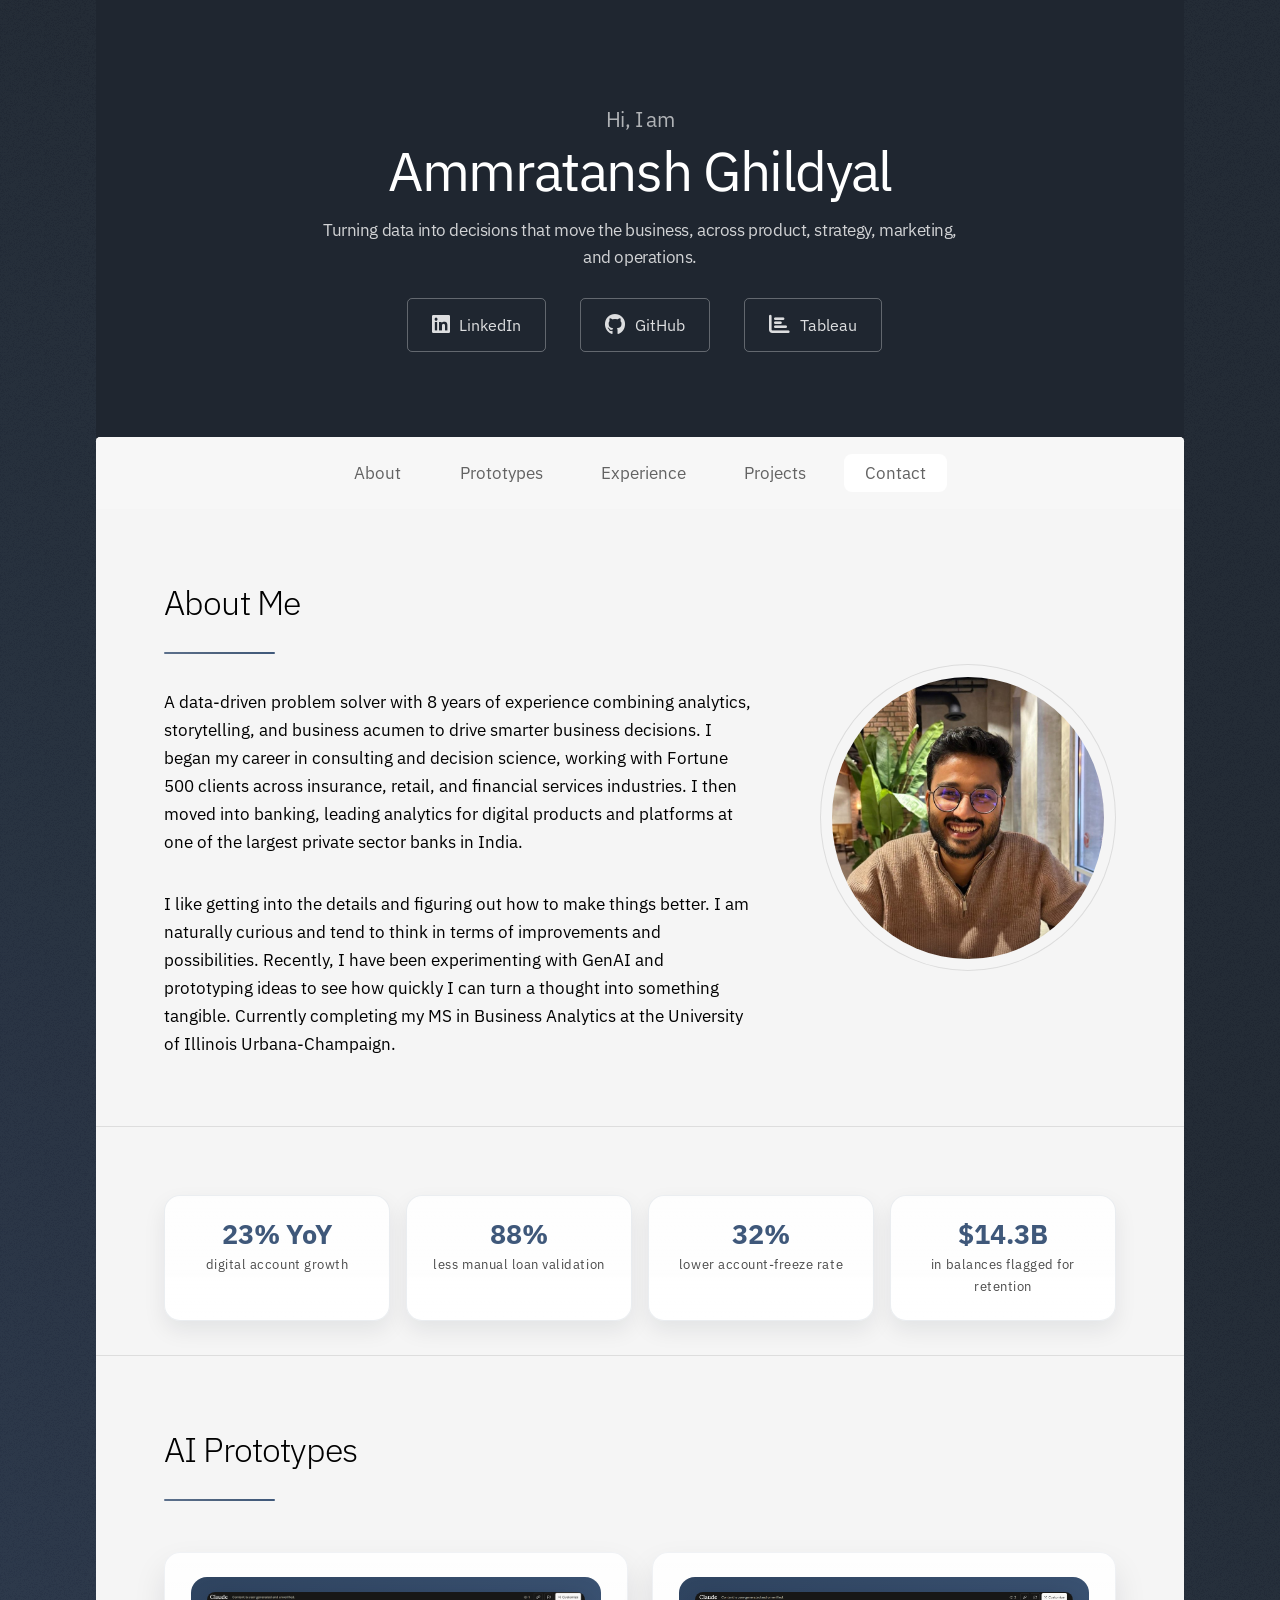
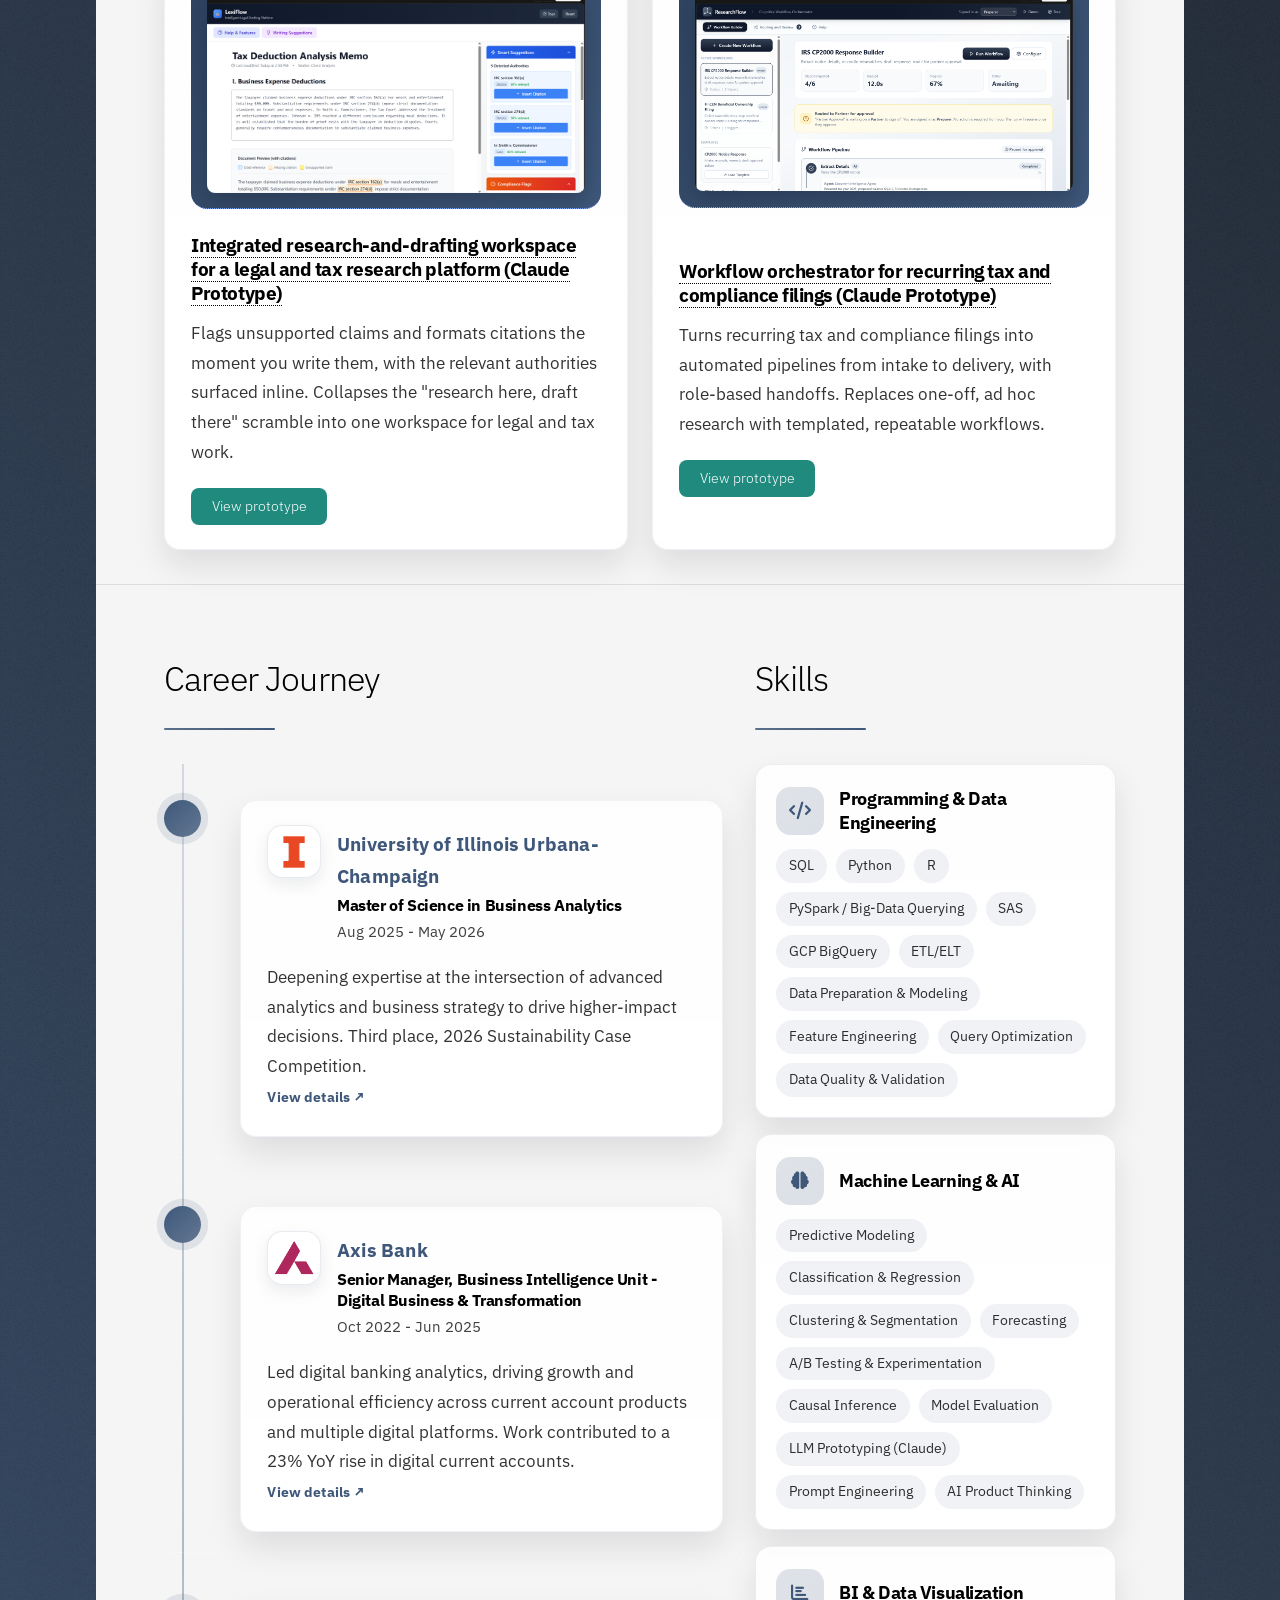
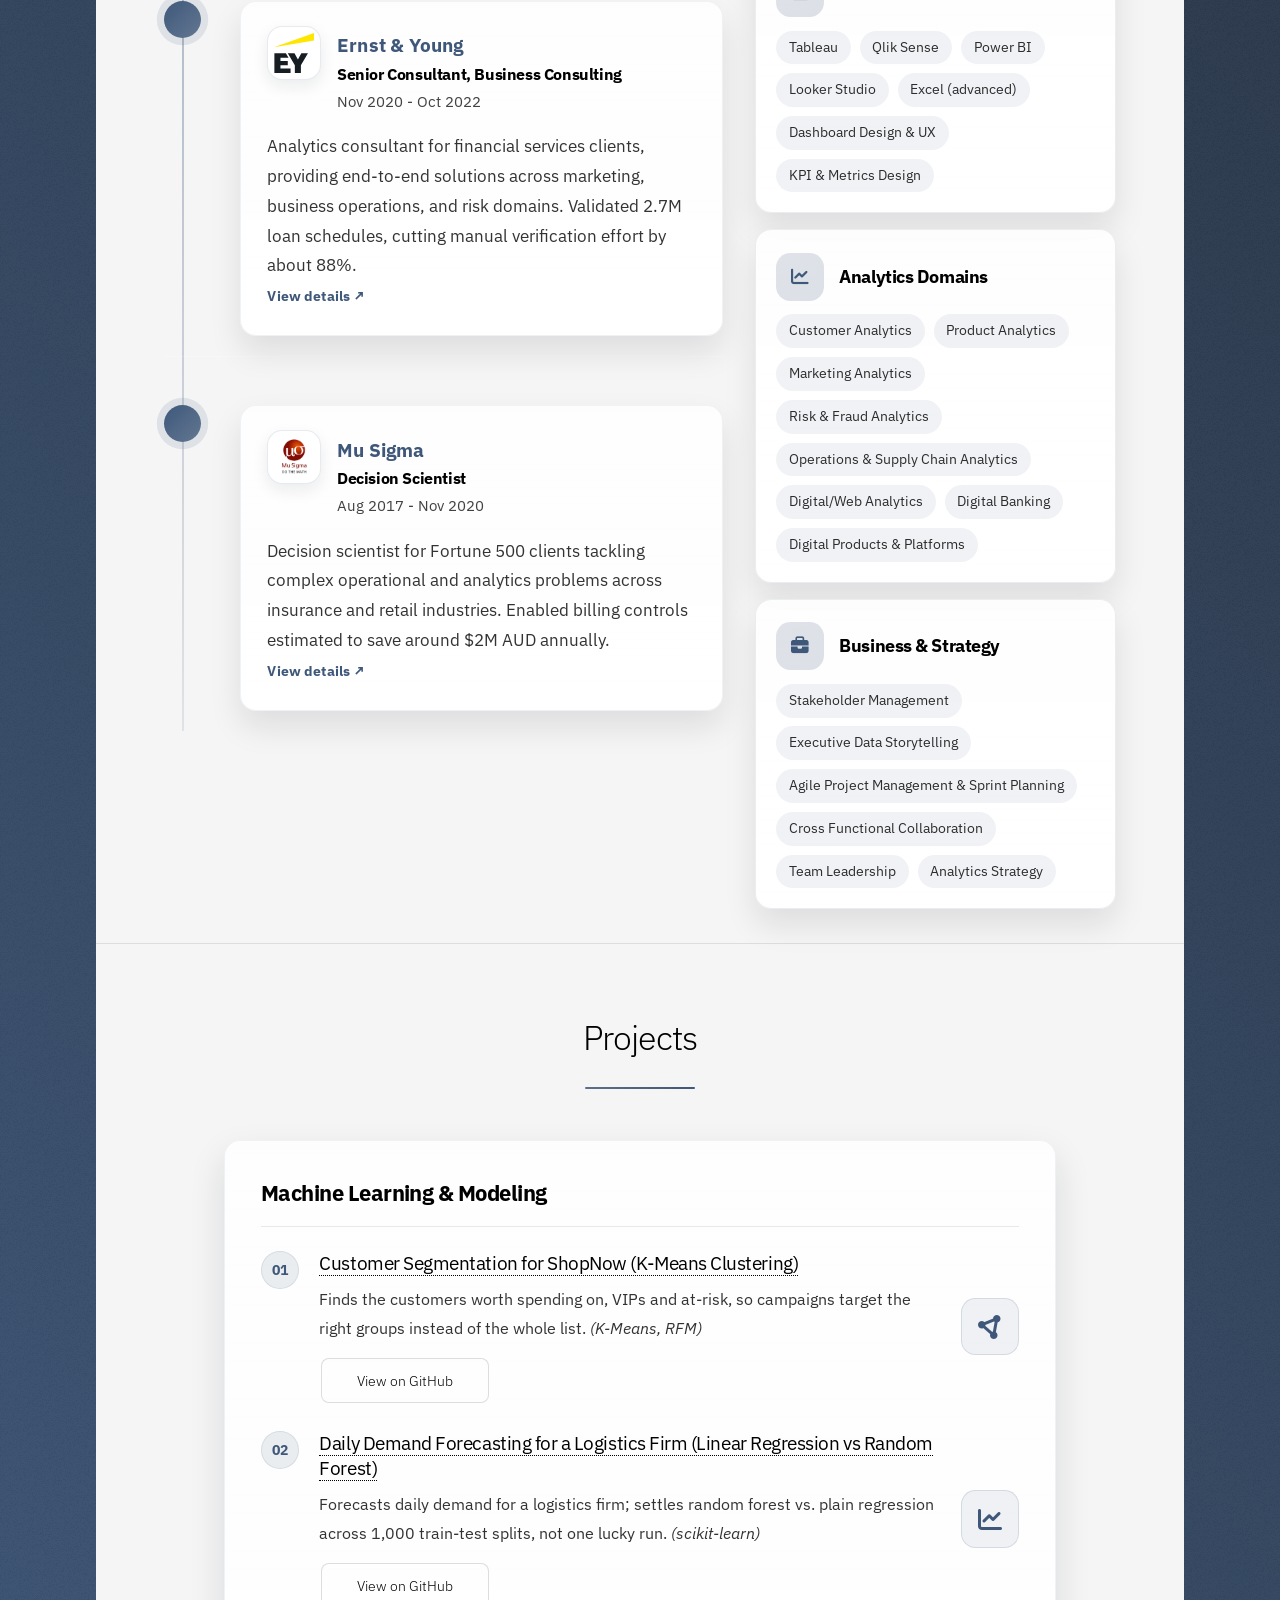
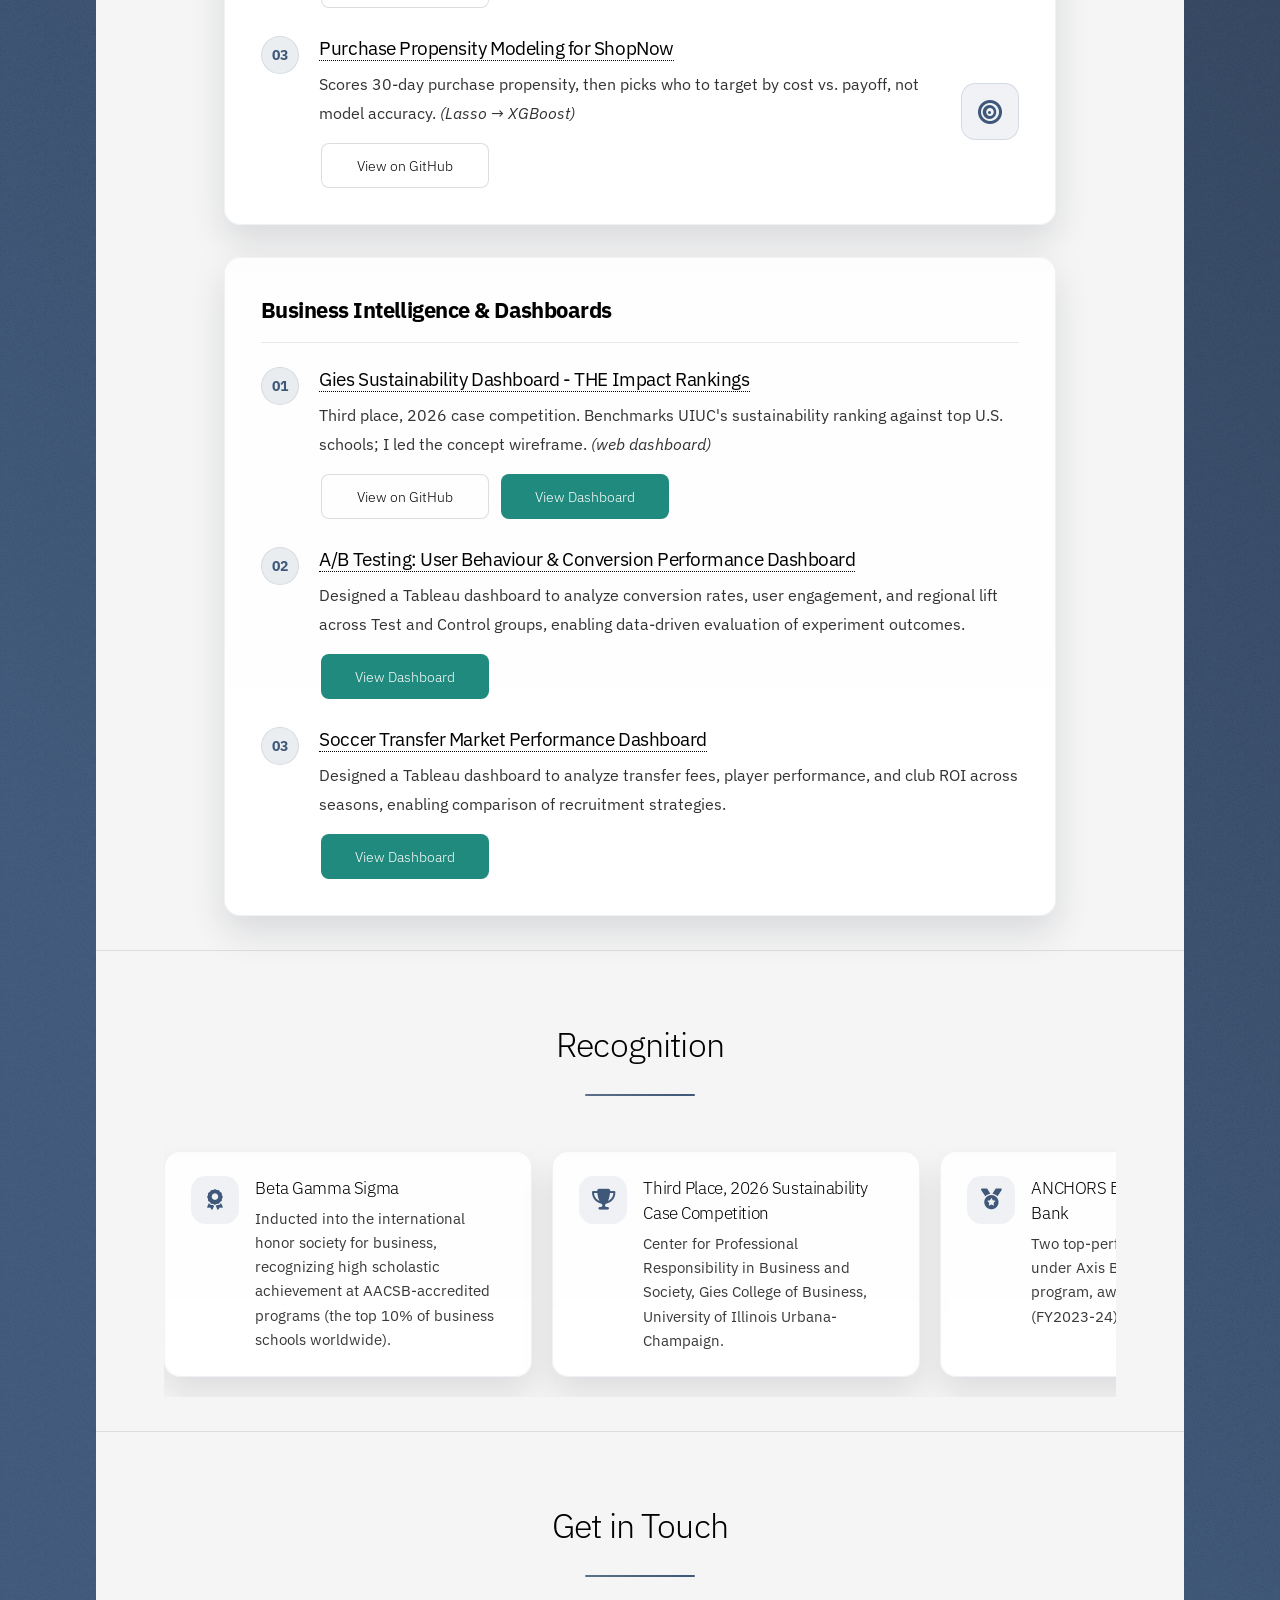
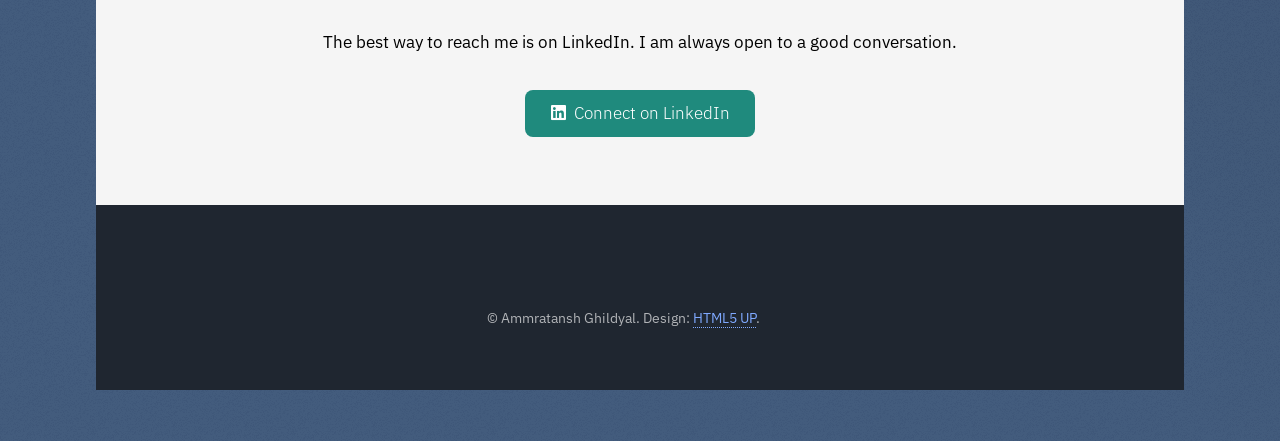
==== index.html @ 88015cef "Switch body font from Inter to IBM Plex Sans Co-Authored-By: Claude Sonnet 4.6 <noreply@anthropic.co" ====
<!DOCTYPE HTML>
<!--
	Stellar by HTML5 UP
	html5up.net | @ajlkn
	Free for personal and commercial use under the CCA 3.0 license (html5up.net/license)
-->
<html lang="en">
	<head>
		<!-- Google tag (gtag.js) -->
		<script async src="https://www.googletagmanager.com/gtag/js?id=G-5G189T6WT8"></script>
		<script>
		  window.dataLayer = window.dataLayer || [];
		  function gtag(){dataLayer.push(arguments);}
		  gtag('js', new Date());

		  gtag('config', 'G-5G189T6WT8');
		</script>
		<title>Ammratansh Ghildyal - Analytics &amp; Product Portfolio</title>
		<meta charset="utf-8" />
		<meta name="viewport" content="width=device-width, initial-scale=1" />
		<meta name="description" content="Ammratansh Ghildyal - turning data into decisions that move the business, across product, strategy, marketing, and operations." />
		<!-- Open Graph / link previews -->
		<meta property="og:title" content="Ammratansh Ghildyal - Analytics &amp; Product Portfolio" />
		<meta property="og:description" content="Turning data into decisions that move the business, across product, strategy, marketing, and operations." />
		<meta property="og:image" content="https://aghil-hub.github.io/AmmratanshGhildyal.github.io/images/og-card.png" />
		<meta property="og:image:width" content="1200" />
		<meta property="og:image:height" content="630" />
		<meta property="og:url" content="https://aghil-hub.github.io/AmmratanshGhildyal.github.io/" />
		<meta property="og:type" content="website" />
		<meta name="twitter:card" content="summary_large_image" />
		<meta name="theme-color" content="#2f4460" />
		<script type="application/ld+json">
		{
			"@context": "https://schema.org",
			"@type": "Person",
			"name": "Ammratansh Ghildyal",
			"url": "https://aghil-hub.github.io/AmmratanshGhildyal.github.io/",
			"image": "https://aghil-hub.github.io/AmmratanshGhildyal.github.io/images/MyImage.jpg",
			"description": "Turning data into decisions that move the business, across product, strategy, marketing, and operations.",
			"alumniOf": {
				"@type": "CollegeOrUniversity",
				"name": "University of Illinois Urbana-Champaign"
			},
			"sameAs": [
				"https://www.linkedin.com/in/ammratansh-ghildyal",
				"https://github.com/Aghil-hub",
				"https://public.tableau.com/app/profile/ammratansh.ghildyal8518/vizzes"
			]
		}
		</script>
		<link rel="icon" type="image/png" sizes="32x32" href="images/favicon-32.png" />
		<link rel="apple-touch-icon" sizes="180x180" href="images/favicon-180.png" />
		<link rel="preconnect" href="https://fonts.googleapis.com" />
		<link rel="preconnect" href="https://fonts.gstatic.com" crossorigin />
		<link rel="stylesheet" href="https://fonts.googleapis.com/css2?family=IBM+Plex+Sans:wght@400;500;600;700&display=swap" />
		<link rel="stylesheet" href="assets/css/main.css" />
		<link rel="stylesheet" href="https://cdnjs.cloudflare.com/ajax/libs/font-awesome/6.5.2/css/all.min.css" />
		<noscript><link rel="stylesheet" href="assets/css/noscript.css" /></noscript>
		<style>
			#footer { text-align: center; }
			#header.alt p { margin-bottom: 0 !important; }
			#header.alt h1 { margin-top: 0 !important; }
			#header.alt p.header-tagline {
				margin: 0.6em auto 1.6em auto !important;
				max-width: 40rem;
				font-size: 1.05rem;
				line-height: 1.6;
				color: rgba(255, 255, 255, 0.8);
			}
			.social-boxes {
				display: flex;
				justify-content: center;
				gap: 1.5em;
				flex-wrap: wrap;
				list-style: none;
				padding: 0;
				margin: 0 0 2em 0;
			}
			.social-boxes li a {
				display: flex;
				align-items: center;
				gap: 0.6em;
				padding: 0.8em 1.5em;
				border: 1px solid rgba(255, 255, 255, 0.3);
				border-radius: 5px;
				color: rgba(255, 255, 255, 0.85);
				text-decoration: none;
				transition: all 0.3s ease;
				font-size: 1rem;
			}
			.social-boxes li a:hover {
				background: rgba(255, 255, 255, 0.1);
				border-color: rgba(255, 255, 255, 0.6);
				color: #fff;
			}
			.social-boxes li a i {
				font-size: 1.3em;
			}
			/* Career Journey Styling */
			#career header.major h2:after {
				margin-left: auto;
				margin-right: auto;
			}
			.career-journey {
				position: relative;
				max-width: 860px;
				margin: 0 auto;
				padding: 1rem 0 0 0;
			}
			.career-journey:before {
				content: "";
				position: absolute;
				left: 1.15rem;
				top: 0;
				bottom: 0;
				width: 2px;
				background: linear-gradient(180deg, rgba(63, 88, 122, 0.18), rgba(63, 88, 122, 0.38), rgba(63, 88, 122, 0.12));
			}
			.career-entry {
				position: relative;
				display: grid;
				grid-template-columns: 3.25rem 1fr;
				gap: 1.5rem;
				align-items: start;
				margin-bottom: 1.75rem;
				text-align: left;
			}
			.career-entry:last-child {
				margin-bottom: 0;
			}
			.career-entry-marker {
				position: relative;
				z-index: 1;
				width: 2.3rem;
				height: 2.3rem;
				border-radius: 999px;
				background: linear-gradient(135deg, #3f587a, #627792);
				box-shadow: 0 0 0 0.45rem rgba(63, 88, 122, 0.12);
			}
			.career-entry-card {
				padding: 1.5rem 1.65rem;
				background: linear-gradient(180deg, rgba(255, 255, 255, 0.82), rgba(255, 255, 255, 0.96));
				border: 1px solid rgba(63, 88, 122, 0.08);
				border-radius: 1rem;
				box-shadow: 0 1rem 2rem rgba(16, 24, 40, 0.10);
				transition: transform 0.25s ease, box-shadow 0.25s ease, border-color 0.25s ease;
			}
			.career-entry-card:hover {
				transform: translateY(-0.25rem);
				box-shadow: 0 1.2rem 2.4rem rgba(16, 24, 40, 0.14);
				border-color: rgba(63, 88, 122, 0.18);
			}
			.career-entry-card--link {
				display: block;
				color: inherit;
				text-decoration: none;
			}
			.career-entry-header {
				display: flex;
				align-items: flex-start;
				gap: 1rem;
				margin-bottom: 0.95rem;
			}
			.career-entry-logo {
				width: 3.35rem;
				height: 3.35rem;
				border-radius: 0.95rem;
				background: #ffffff;
				border: 1px solid rgba(63, 88, 122, 0.12);
				box-shadow: 0 0.4rem 1rem rgba(16, 24, 40, 0.08);
				display: flex;
				align-items: center;
				justify-content: center;
				flex-shrink: 0;
				overflow: hidden;
			}
			.career-entry-logo img {
				max-width: 78%;
				max-height: 78%;
				width: auto;
				height: auto;
				object-fit: contain;
				display: block;
			}
			.career-entry-heading {
				min-width: 0;
			}
			.career-entry-organization {
				margin: 0 0 0.2rem 0;
				font-size: 1.2rem;
				font-weight: 700;
				color: #3f587a;
				letter-spacing: 0.01em;
			}
			.career-entry h3 {
				margin: 0 0 0.3rem 0;
				font-size: 1rem;
				font-weight: 700;
				line-height: 1.3;
			}
			.career-entry-meta {
				margin: 0;
				font-size: 0.92rem;
				color: rgba(34, 34, 34, 0.76);
			}
			.career-entry-description {
				margin: 0;
				line-height: 1.75;
				color: rgba(34, 34, 34, 0.82);
			}
			.career-entry-cta {
				margin: 0.95rem 0 0 0;
				font-size: 0.9rem;
				font-weight: 700;
				color: #3f587a;
				letter-spacing: 0.01em;
			}
			.career-entry-card--link:hover .career-entry-organization,
			.career-entry-card--link:hover .career-entry-cta {
				color: #2f4460;
			}
									.featured-work-card {
							display: flex;
							flex-wrap: wrap;
							gap: 1.5rem;
							padding: 1.5rem 1.65rem;
							background: linear-gradient(180deg, rgba(255, 255, 255, 0.86), rgba(255, 255, 255, 0.98));
							border: 1px solid rgba(63, 88, 122, 0.08);
							border-radius: 1rem;
							box-shadow: 0 1rem 2rem rgba(16, 24, 40, 0.10);
						}
						.featured-work-thumbnail {
							width: min(300px, 100%);
							border-radius: 1rem;
							overflow: hidden;
							background: linear-gradient(135deg, #2f4460, #3f587a);
							padding: 0.95rem;
							display: flex;
							align-items: center;
							justify-content: center;
						}
						.featured-work-thumbnail img {
							width: 100%;
							height: auto;
							max-height: 100%;
							object-fit: contain;
							border-radius: 0.5rem;
							box-shadow: 0 0.6rem 1.4rem rgba(16, 24, 40, 0.30);
							display: block;
						}

						/* Quick-scan stats band */
						.stats-row {
							display: flex;
							flex-wrap: wrap;
							justify-content: center;
							align-items: stretch;
							gap: 1rem;
							margin: 0;
							padding: 0;
							list-style: none;
						}
						.stats-row li {
							flex: 1 1 0;
							min-width: 9rem;
							padding: 1.4rem 1rem;
							border: 1px solid rgba(63, 88, 122, 0.10);
							border-radius: 1rem;
							background: linear-gradient(180deg, rgba(255, 255, 255, 0.82), rgba(255, 255, 255, 0.96));
							box-shadow: 0 0.6rem 1.4rem rgba(16, 24, 40, 0.08);
							text-align: center;
						}
						.stats-row .stat-value {
							display: block;
							font-size: 1.7rem;
							font-weight: 700;
							line-height: 1.1;
							color: #3f587a;
						}
						.stats-row .stat-label {
							display: block;
							margin-top: 0.35rem;
							font-size: 0.82rem;
							letter-spacing: 0.04em;
							color: rgba(34, 34, 34, 0.66);
						}
						/* Accent on primary CTAs */
						#main .button.primary,
						#contact .button.primary {
							background-color: #1f8a7d;
							box-shadow: none;
						}
						#main .button.primary:hover,
						#contact .button.primary:hover {
							background-color: #248f82;
						}
						#main .button.primary:active,
						#contact .button.primary:active {
							background-color: #1a7468;
						}
						/* Recognition */
						.recognition-list {
							display: flex;
							flex-wrap: nowrap;
							gap: 1.25rem;
							list-style: none;
							margin: 0;
							padding: 0.25rem 0.25rem 1.25rem 0.25rem;
							overflow-x: auto;
							scroll-snap-type: x mandatory;
							-webkit-overflow-scrolling: touch;
							scrollbar-width: thin;
							scrollbar-color: rgba(63, 88, 122, 0.35) transparent;
						}
						.recognition-list::-webkit-scrollbar {
							height: 8px;
						}
						.recognition-list::-webkit-scrollbar-thumb {
							background: rgba(63, 88, 122, 0.30);
							border-radius: 999px;
						}
						.recognition-list::-webkit-scrollbar-track {
							background: transparent;
						}
						.recognition-list li {
							flex: 0 0 auto;
							width: min(23rem, 80vw);
							scroll-snap-align: start;
							display: flex;
							gap: 1rem;
							align-items: flex-start;
							text-align: left;
							padding: 1.5rem 1.65rem;
							background: linear-gradient(180deg, rgba(255, 255, 255, 0.82), rgba(255, 255, 255, 0.96));
							border: 1px solid rgba(63, 88, 122, 0.08);
							border-radius: 1rem;
							box-shadow: 0 1rem 2rem rgba(16, 24, 40, 0.10);
						}
						.recognition-icon {
							flex-shrink: 0;
							width: 3rem;
							height: 3rem;
							border-radius: 0.9rem;
							display: flex;
							align-items: center;
							justify-content: center;
							background: rgba(63, 88, 122, 0.08);
							color: #3f587a;
							font-size: 1.3rem;
						}
						.recognition-list h3 {
							margin: 0 0 0.3rem 0;
							font-size: 1.05rem;
							color: #2f4460;
						}
						.recognition-list p {
							margin: 0;
							line-height: 1.6;
							color: rgba(34, 34, 34, 0.78);
							font-size: 0.95rem;
						}
						@media screen and (max-width: 736px) {
							.stats-row {
								gap: 0.7rem;
							}
							.stats-row li {
								flex-basis: calc(50% - 0.5rem);
								min-width: 0;
								padding: 1.1rem 0.6rem;
							}
							.stats-row .stat-value {
								font-size: 1.35rem;
							}
						}
						.featured-work-meta {
							flex: 1;
							min-width: 0;
							display: flex;
							flex-direction: column;
							justify-content: center;
							gap: 0.85rem;
						}
						.featured-label {
							margin: 0 0 0.45rem 0;
							font-size: 0.82rem;
							font-weight: 700;
							color: #3f587a;
							letter-spacing: 0.12em;
							text-transform: uppercase;
						}
						.featured-work-meta h3 {
							margin: 0;
							font-size: 1.2rem;
							font-weight: 700;
							color: #2f4460;
							line-height: 1.25;
						}
						.featured-work-meta p {
							margin: 0;
							line-height: 1.75;
							color: rgba(34, 34, 34, 0.82);
						}
						@media screen and (max-width: 736px) {
							.featured-work-card {
								flex-direction: column;
							}
							.featured-work-thumbnail {
								width: 100%;
								min-height: 200px;
							}
						}

						.overview-layout {
							display: grid;
							grid-template-columns: minmax(0, 1.55fr) minmax(18rem, 1fr);
							grid-template-areas: "career skills";
							gap: 2rem;
							align-items: start;
						}
			.overview-panel {
				text-align: left;
			}
			#career.overview-panel {
				grid-area: career;
			}
			#skills.overview-panel {
				grid-area: skills;
			}
			.overview-panel header.major {
				text-align: left;
				margin: 0 0 2rem 0;
			}
			#career.overview-panel header.major h2:after,
			#skills.overview-panel header.major h2:after {
				margin-left: 0;
				margin-right: auto;
			}
			#career.overview-panel .career-journey {
				max-width: none;
				margin: 0;
			}
			#skills.overview-panel .skills-grid {
				max-width: none;
				grid-template-columns: 1fr;
				gap: 1rem;
			}
			#skills.overview-panel .skill-card {
				padding: 1.4rem 1.25rem 1.25rem 1.25rem;
			}
			#skills.overview-panel .skill-card__header {
				margin-bottom: 0.85rem;
			}
			#skills.overview-panel .skill-pill-list {
				gap: 0.55rem;
			}
			#skills.overview-panel .skill-pill-list li {
				font-size: 0.86rem;
			}
			@media screen and (max-width: 1100px) {
				.overview-layout {
					grid-template-columns: 1fr;
					grid-template-areas:
						"career"
						"skills";
				}
				#skills.overview-panel .skills-grid {
					grid-template-columns: repeat(2, minmax(0, 1fr));
				}
			}
			@media screen and (max-width: 736px) {
				.overview-layout {
					gap: 1.5rem;
				}
				#skills.overview-panel .skills-grid {
					grid-template-columns: 1fr;
				}
				.career-journey:before {
					left: 1rem;
				}
				.career-entry {
					grid-template-columns: 2.75rem 1fr;
					gap: 1rem;
					margin-bottom: 1.25rem;
				}
				.career-entry-marker {
					width: 2rem;
					height: 2rem;
					box-shadow: 0 0 0 0.35rem rgba(63, 88, 122, 0.12);
				}
				.career-entry-card {
					padding: 1.2rem 1.1rem;
				}
				.career-entry-header {
					gap: 0.8rem;
					margin-bottom: 0.8rem;
				}
				.career-entry-logo {
					width: 3rem;
					height: 3rem;
				}
				.career-entry h3 {
					font-size: 0.95rem;
				}
			}
			/* Project card thumbnails (only on items that have an image) */
			#projects .project-item--has-thumb {
				grid-template-columns: auto minmax(0, 1fr) clamp(150px, 22%, 200px);
				grid-template-areas:
					"number text   thumb"
					".      action thumb";
			}
			#projects .project-item__thumb {
				grid-area: thumb;
				align-self: start;
				border-radius: 0.6rem;
				overflow: hidden;
				border: 1px solid rgba(63, 88, 122, 0.15);
				box-shadow: 0 0.5rem 1rem rgba(16, 24, 40, 0.10);
				background: #ffffff;
			}
			#projects .project-item__thumb img { width: 100%; height: auto; display: block; }
			/* Icon variant for ML / non-dashboard projects */
			#projects .project-item--has-icon {
				grid-template-columns: auto minmax(0, 1fr) auto;
				grid-template-areas:
					"number text   thumb"
					".      action thumb";
			}
			#projects .project-item__thumb--icon {
				align-self: center;
				justify-self: end;
				display: flex;
				align-items: center;
				justify-content: center;
				width: 3.6rem;
				height: 3.6rem;
				border-radius: 0.9rem;
				overflow: visible;
				background: rgba(63, 88, 122, 0.08);
				box-shadow: none;
				color: #3f587a;
			}
			#projects .project-item__thumb--icon i { font-size: 1.5rem; line-height: 1; }
			@media screen and (max-width: 736px) {
				#projects .project-item--has-thumb {
					grid-template-columns: auto 1fr;
					grid-template-areas:
						"thumb  thumb"
						"number text"
						".      action";
				}
				#projects .project-item--has-icon {
					grid-template-columns: auto 1fr;
					grid-template-areas:
						"number text"
						".      action";
				}
				#projects .project-item__thumb--icon { display: none; }
			}
			/* Clickable project titles */
			#projects .project-item__title a { color: inherit; text-decoration: none; }
			#projects .project-item__title a:hover { color: #3f587a; text-decoration: underline; }
			/* Featured AI prototypes: two-up grid */
			.featured-work-grid {
				display: grid;
				grid-template-columns: repeat(2, minmax(0, 1fr));
				gap: 1.5rem;
				align-items: stretch;
			}
			.featured-work-grid .featured-work-card {
				flex-direction: column;
				height: 100%;
			}
			.featured-work-grid .featured-work-thumbnail {
				width: 100%;
			}
			a.featured-work-thumbnail { text-decoration: none; }
			.featured-work-meta .button {
				align-self: flex-start;
				margin-top: 0.4rem;
			}
			@media screen and (max-width: 980px) {
				.featured-work-grid { grid-template-columns: 1fr; }
			}
			/* Readability pass: Inter, heavier weight, larger size, stronger contrast */
			body, input, select, textarea,
			h1, h2, h3, h4, h5, h6 {
				font-family: "IBM Plex Sans", "Source Sans Pro", Helvetica, sans-serif;
			}
			body { font-weight: 400; font-size: 17px; }
			.career-entry-description { color: rgba(34, 34, 34, 0.92); }
			.career-entry-meta { color: rgba(34, 34, 34, 0.86); }
			.featured-work-meta p { color: rgba(34, 34, 34, 0.92); }
			.recognition-list p { color: rgba(34, 34, 34, 0.90); }
			.stats-row .stat-label { color: rgba(34, 34, 34, 0.82); }
		</style>
	</head>
	<body class="is-preload">

		<!-- Wrapper -->
			<div id="wrapper">

				<!-- Header -->
					<header id="header" class="alt">
						<p>Hi, I am</p>
						<h1><strong>Ammratansh Ghildyal</strong></h1>
						<p class="header-tagline">Turning data into decisions that move the business, across product, strategy, marketing, and operations.</p>
						<ul class="social-boxes">
							<li><a href="https://www.linkedin.com/in/ammratansh-ghildyal" target="_blank" rel="noopener noreferrer"><i class="fab fa-linkedin"></i> LinkedIn</a></li>
							<li><a href="https://github.com/Aghil-hub" target="_blank" rel="noopener noreferrer"><i class="fab fa-github"></i> GitHub</a></li>
							<li><a href="https://public.tableau.com/app/profile/ammratansh.ghildyal8518/vizzes" target="_blank" rel="noopener noreferrer"><i class="fas fa-chart-bar"></i> Tableau</a></li>
						</ul>
					</header>

				<!-- Nav -->
					<nav id="nav">
						<ul>
							<li><a href="#intro" class="active">About</a></li>
							<li><a href="#prototypes">Prototypes</a></li>
							<li><a href="#career">Experience</a></li>
							<li><a href="#projects">Projects</a></li>
							<li><a href="#contact">Contact</a></li>
						</ul>
					</nav>

				<!-- Main -->
					<div id="main">

						<!-- Introduction -->
							<section id="intro" class="main">
								<div class="spotlight">
									<div class="content">
										<header class="major">
											<h2>About Me</h2>
										</header>
										<p>A data-driven problem solver with 8 years of experience combining analytics, storytelling, and business acumen to drive smarter business decisions. I began my career in consulting and decision science, working with Fortune 500 clients across insurance, retail, and financial services industries. I then moved into banking, leading analytics for digital products and platforms at one of the largest private sector banks in India.
										</p>
										<p>I like getting into the details and figuring out how to make things better. I am naturally curious and tend to think in terms of improvements and possibilities. Recently, I have been experimenting with GenAI and prototyping ideas to see how quickly I can turn a thought into something tangible. Currently completing my MS in Business Analytics at the University of Illinois Urbana-Champaign.</p>
									</div>
									<span class="image"><img src="images/MyImage.jpg" alt="Ammratansh Ghildyal" /></span>
								</div>

							</section>

						<section class="main stats-band">
							<ul class="stats-row">
								<li><span class="stat-value">23% YoY</span><span class="stat-label">digital account growth</span></li>
								<li><span class="stat-value">88%</span><span class="stat-label">less manual loan validation</span></li>
								<li><span class="stat-value">32%</span><span class="stat-label">lower account-freeze rate</span></li>
								<li><span class="stat-value">$14.3B</span><span class="stat-label">in balances flagged for retention</span></li>
							</ul>
						</section>

						<section id="prototypes" class="main featured-work">
							<header class="major">
								<h2>AI Prototypes</h2>
							</header>
							<div class="featured-work-grid">
								<div class="featured-work-card">
									<a class="featured-work-thumbnail" href="https://claude.ai/public/artifacts/ebf83e64-754f-4691-ad1e-76fb030b43e2" target="_blank" rel="noopener noreferrer">
										<img src="images/Lexiflow.png" alt="LexiFlow prototype thumbnail" />
									</a>
									<div class="featured-work-meta">
										<h3><a href="https://claude.ai/public/artifacts/ebf83e64-754f-4691-ad1e-76fb030b43e2" target="_blank" rel="noopener noreferrer">Integrated research-and-drafting workspace for a legal and tax research platform (Claude Prototype)</a></h3>
										<p>Flags unsupported claims and formats citations the moment you write them, with the relevant authorities surfaced inline. Collapses the "research here, draft there" scramble into one workspace for legal and tax work.</p>
										<a class="button small primary" href="https://claude.ai/public/artifacts/ebf83e64-754f-4691-ad1e-76fb030b43e2" target="_blank" rel="noopener noreferrer">View prototype</a>
									</div>
								</div>
								<div class="featured-work-card">
									<a class="featured-work-thumbnail" href="https://claude.ai/public/artifacts/baacf2c8-becf-4254-8749-ca491ba4ee12" target="_blank" rel="noopener noreferrer">
										<img src="images/Researchflow.png" alt="ResearchFlow prototype thumbnail" />
									</a>
									<div class="featured-work-meta">
										<h3><a href="https://claude.ai/public/artifacts/baacf2c8-becf-4254-8749-ca491ba4ee12" target="_blank" rel="noopener noreferrer">Workflow orchestrator for recurring tax and compliance filings (Claude Prototype)</a></h3>
										<p>Turns recurring tax and compliance filings into automated pipelines from intake to delivery, with role-based handoffs. Replaces one-off, ad hoc research with templated, repeatable workflows.</p>
										<a class="button small primary" href="https://claude.ai/public/artifacts/baacf2c8-becf-4254-8749-ca491ba4ee12" target="_blank" rel="noopener noreferrer">View prototype</a>
									</div>
								</div>
							</div>
						</section>

						<section class="main">
							<div class="overview-layout">
								<div id="career" class="overview-panel">
									<header class="major">
										<h2>Career Journey</h2>
									</header>
									<div class="career-journey">
										<div class="career-entry">
											<div class="career-entry-marker"></div>
											<a class="career-entry-card career-entry-card--link" href="career-details.html#uiuc">
												<div class="career-entry-header">
													<div class="career-entry-logo">
														<img src="images/logos/Illinois_UIUC.png" alt="University of Illinois Urbana-Champaign logo" />
													</div>
													<div class="career-entry-heading">
														<p class="career-entry-organization">University of Illinois Urbana-Champaign</p>
														<h3>Master of Science in Business Analytics</h3>
														<p class="career-entry-meta">Aug 2025 - May 2026</p>
													</div>
												</div>
												<p class="career-entry-description">Deepening expertise at the intersection of advanced analytics and business strategy to drive higher-impact decisions. Third place, 2026 Sustainability Case Competition.</p>
												<p class="career-entry-cta">View details &#8599;</p>
											</a>
										</div>

										<div class="career-entry">
											<div class="career-entry-marker"></div>
											<a class="career-entry-card career-entry-card--link" href="career-details.html#axis-bank">
												<div class="career-entry-header">
													<div class="career-entry-logo">
														<img src="images/logos/axis_bank.png" alt="Axis Bank logo" />
													</div>
													<div class="career-entry-heading">
														<p class="career-entry-organization">Axis Bank</p>
														<h3>Senior Manager, Business Intelligence Unit - Digital Business &amp; Transformation</h3>
														<p class="career-entry-meta">Oct 2022 - Jun 2025</p>
													</div>
												</div>
												<p class="career-entry-description">Led digital banking analytics, driving growth and operational efficiency across current account products and multiple digital platforms. Work contributed to a 23% YoY rise in digital current accounts.</p>
												<p class="career-entry-cta">View details &#8599;</p>
											</a>
										</div>

										<div class="career-entry">
											<div class="career-entry-marker"></div>
											<a class="career-entry-card career-entry-card--link" href="career-details.html#ey">
												<div class="career-entry-header">
													<div class="career-entry-logo">
														<img src="images/logos/ey.svg" alt="Ernst and Young logo" />
													</div>
													<div class="career-entry-heading">
														<p class="career-entry-organization">Ernst &amp; Young</p>
														<h3>Senior Consultant, Business Consulting</h3>
														<p class="career-entry-meta">Nov 2020 - Oct 2022</p>
													</div>
												</div>
												<p class="career-entry-description">Analytics consultant for financial services clients, providing end-to-end solutions across marketing, business operations, and risk domains. Validated 2.7M loan schedules, cutting manual verification effort by about 88%.</p>
												<p class="career-entry-cta">View details &#8599;</p>
											</a>
										</div>

										<div class="career-entry">
											<div class="career-entry-marker"></div>
											<a class="career-entry-card career-entry-card--link" href="career-details.html#mu-sigma">
												<div class="career-entry-header">
													<div class="career-entry-logo">
														<img src="images/logos/mu-sigma.jpg" alt="Mu Sigma logo" />
													</div>
													<div class="career-entry-heading">
														<p class="career-entry-organization">Mu Sigma</p>
														<h3>Decision Scientist</h3>
														<p class="career-entry-meta">Aug 2017 - Nov 2020</p>
													</div>
												</div>
												<p class="career-entry-description">Decision scientist for Fortune 500 clients tackling complex operational and analytics problems across insurance and retail industries. Enabled billing controls estimated to save around $2M AUD annually.</p>
												<p class="career-entry-cta">View details &#8599;</p>
											</a>
										</div>
									</div>
								</div>

								<div id="skills" class="overview-panel">
									<header class="major">
										<h2>Skills</h2>
									</header>
									<div class="skills-grid">
										<article class="skill-card">
											<div class="skill-card__header">
												<div class="skill-card__icon">
													<span class="icon solid fa-code"></span>
												</div>
												<h3>Programming &amp; Data Engineering</h3>
											</div>
											<ul class="skill-pill-list">
												<li>SQL</li>
												<li>Python</li>
												<li>R</li>
												<li>PySpark / Big-Data Querying</li>
												<li>SAS</li>
												<li>GCP BigQuery</li>
												<li>ETL/ELT</li>
												<li>Data Preparation &amp; Modeling</li>
												<li>Feature Engineering</li>
												<li>Query Optimization</li>
												<li>Data Quality &amp; Validation</li>
											</ul>
										</article>

										<article class="skill-card">
											<div class="skill-card__header">
												<div class="skill-card__icon">
													<span class="icon solid fa-brain"></span>
												</div>
												<h3>Machine Learning &amp; AI</h3>
											</div>
											<ul class="skill-pill-list">
												<li>Predictive Modeling</li>
												<li>Classification &amp; Regression</li>
												<li>Clustering &amp; Segmentation</li>
												<li>Forecasting</li>
												<li>A/B Testing &amp; Experimentation</li>
												<li>Causal Inference</li>
												<li>Model Evaluation</li>
												<li>LLM Prototyping (Claude)</li>
												<li>Prompt Engineering</li>
												<li>AI Product Thinking</li>
											</ul>
										</article>

										<article class="skill-card">
											<div class="skill-card__header">
												<div class="skill-card__icon">
													<span class="icon solid fa-chart-bar"></span>
												</div>
												<h3>BI &amp; Data Visualization</h3>
											</div>
											<ul class="skill-pill-list">
												<li>Tableau</li>
												<li>Qlik Sense</li>
												<li>Power BI</li>
												<li>Looker Studio</li>
												<li>Excel (advanced)</li>
												<li>Dashboard Design &amp; UX</li>
												<li>KPI &amp; Metrics Design</li>
											</ul>
										</article>

										<article class="skill-card">
											<div class="skill-card__header">
												<div class="skill-card__icon">
													<span class="icon solid fa-chart-line"></span>
												</div>
												<h3>Analytics Domains</h3>
											</div>
											<ul class="skill-pill-list">
												<li>Customer Analytics</li>
												<li>Product Analytics</li>
												<li>Marketing Analytics</li>
												<li>Risk &amp; Fraud Analytics</li>
												<li>Operations &amp; Supply Chain Analytics</li>
												<li>Digital/Web Analytics</li>
												<li>Digital Banking</li>
												<li>Digital Products &amp; Platforms</li>
											</ul>
										</article>

										<article class="skill-card">
											<div class="skill-card__header">
												<div class="skill-card__icon">
													<span class="icon solid fa-briefcase"></span>
												</div>
												<h3>Business &amp; Strategy</h3>
											</div>
											<ul class="skill-pill-list">
												<li>Stakeholder Management</li>
												<li>Executive Data Storytelling</li>
												<li>Agile Project Management &amp; Sprint Planning</li>
												<li>Cross Functional Collaboration</li>
												<li>Team Leadership</li>
												<li>Analytics Strategy</li>
											</ul>
										</article>
									</div>
								</div>
							</div>
						</section>

						<section id="projects" class="main special">
							<header class="major">
								<h2>Projects</h2>
							</header>

							<div class="projects-grid">
								<!-- Card 1: Machine Learning & Modeling -->
								<article class="project-card">
									<h3 class="project-card__heading">Machine Learning &amp; Modeling</h3>
									<div class="project-card__list">
										<div class="project-item project-item--has-icon">
											<div class="project-item__number">
												01
											</div>
											<div class="project-item__thumb project-item__thumb--icon" aria-hidden="true">
												<i class="fas fa-circle-nodes"></i>
											</div>
											<div class="project-item__text">
												<h4 class="project-item__title"><a href="https://github.com/Aghil-hub/Customer_Segmentation" target="_blank" rel="noopener noreferrer">Customer Segmentation for ShopNow (K-Means Clustering)</a></h4>
												<p class="project-item__description">
													Finds the customers worth spending on, VIPs and at-risk, so campaigns target the right groups instead of the whole list. <em>(K-Means, RFM)</em>
												</p>
											</div>
											<div class="project-item__action">
												<a href="https://github.com/Aghil-hub/Customer_Segmentation"
												   class="button small"
												   target="_blank"
												   rel="noopener noreferrer">
													View on GitHub
												</a>
											</div>
										</div>

										<div class="project-item project-item--has-icon">
											<div class="project-item__number">
												02
											</div>
											<div class="project-item__thumb project-item__thumb--icon" aria-hidden="true">
												<i class="fas fa-chart-line"></i>
											</div>
											<div class="project-item__text">
												<h4 class="project-item__title"><a href="https://github.com/Aghil-hub/Daily-demand-forecasting-logistics.git" target="_blank" rel="noopener noreferrer">Daily Demand Forecasting for a Logistics Firm (Linear Regression vs Random Forest)</a></h4>
												<p class="project-item__description">
													Forecasts daily demand for a logistics firm; settles random forest vs. plain regression across 1,000 train-test splits, not one lucky run. <em>(scikit-learn)</em>
												</p>
											</div>
											<div class="project-item__action">
												<a href="https://github.com/Aghil-hub/Daily-demand-forecasting-logistics.git"
												   class="button small"
												   target="_blank"
												   rel="noopener noreferrer">
													View on GitHub
												</a>
											</div>
										</div>

										<div class="project-item project-item--has-icon">
											<div class="project-item__number">
												03
											</div>
											<div class="project-item__thumb project-item__thumb--icon" aria-hidden="true">
												<i class="fas fa-bullseye"></i>
											</div>
											<div class="project-item__text">
												<h4 class="project-item__title"><a href="https://github.com/Aghil-hub/Purchase-propensity-model" target="_blank" rel="noopener noreferrer">Purchase Propensity Modeling for ShopNow</a></h4>
												<p class="project-item__description">
													Scores 30-day purchase propensity, then picks who to target by cost vs. payoff, not model accuracy. <em>(Lasso &rarr; XGBoost)</em>
												</p>
											</div>
											<div class="project-item__action">
												<a href="https://github.com/Aghil-hub/Purchase-propensity-model"
												   class="button small"
												   target="_blank"
												   rel="noopener noreferrer">
													View on GitHub
												</a>
											</div>
										</div>
									</div>
								</article>

								<!-- Card 2: Business Intelligence & Dashboards -->
								<article class="project-card">
									<h3 class="project-card__heading">Business Intelligence &amp; Dashboards</h3>
									<div class="project-card__list">
										<div class="project-item">
											<div class="project-item__number">
												01
											</div>
											<div class="project-item__text">
												<h4 class="project-item__title"><a href="https://aghil-hub.github.io/SustainabilitySolutions.github.io/" target="_blank" rel="noopener noreferrer">Gies Sustainability Dashboard - THE Impact Rankings</a></h4>
												<p class="project-item__description">
													Third place, 2026 case competition. Benchmarks UIUC's sustainability ranking against top U.S. schools; I led the concept wireframe. <em>(web dashboard)</em>
												</p>
											</div>
											<div class="project-item__action">
												<a href="https://github.com/Aghil-hub/SustainabilitySolutions.github.io.git"
												   class="button small"
												   target="_blank"
												   rel="noopener noreferrer">
													View on GitHub
												</a>
												<a href="https://aghil-hub.github.io/SustainabilitySolutions.github.io/"
												   class="button small primary"
												   target="_blank"
												   rel="noopener noreferrer">
													View Dashboard
												</a>
											</div>
										</div>

										<div class="project-item">
											<div class="project-item__number">
												02
											</div>
											<div class="project-item__text">
												<h4 class="project-item__title"><a href="https://public.tableau.com/views/ABTesting_17739812520550/Dashboard1?:language=en-US&amp;:sid=&amp;:redirect=auth&amp;:display_count=n&amp;:origin=viz_share_link" target="_blank" rel="noopener noreferrer">A/B Testing: User Behaviour &amp; Conversion Performance Dashboard</a></h4>
												<p class="project-item__description">
													Designed a Tableau dashboard to analyze conversion rates, user engagement, and regional lift across Test and Control groups, enabling data-driven evaluation of experiment outcomes.
												</p>
											</div>
											<div class="project-item__action">
												<a href="https://public.tableau.com/views/ABTesting_17739812520550/Dashboard1?:language=en-US&:sid=&:redirect=auth&:display_count=n&:origin=viz_share_link"
												   class="button small primary"
												   target="_blank"
												   rel="noopener noreferrer">
													View Dashboard
												</a>
											</div>
										</div>

										<div class="project-item">
											<div class="project-item__number">
												03
											</div>
											<div class="project-item__text">
												<h4 class="project-item__title"><a href="https://public.tableau.com/views/Transfermarketanalysis/OverallEULeague?:language=en-US&amp;:sid=&amp;:redirect=auth&amp;:display_count=n&amp;:origin=viz_share_link" target="_blank" rel="noopener noreferrer">Soccer Transfer Market Performance Dashboard</a></h4>
												<p class="project-item__description">
													Designed a Tableau dashboard to analyze transfer fees, player performance, and club ROI across seasons, enabling comparison of recruitment strategies.
												</p>
											</div>
											<div class="project-item__action">
												<a href="https://public.tableau.com/views/Transfermarketanalysis/OverallEULeague?:language=en-US&:sid=&:redirect=auth&:display_count=n&:origin=viz_share_link"
												   class="button small primary"
												   target="_blank"
												   rel="noopener noreferrer">
													View Dashboard
												</a>
											</div>
										</div>
									</div>
								</article>
							</div>
						</section>

						<!-- Recognition -->
							<section id="recognition" class="main special">
								<header class="major">
									<h2>Recognition</h2>
								</header>
								<ul class="recognition-list">
									<li>
										<span class="recognition-icon" aria-hidden="true"><i class="fas fa-award"></i></span>
										<div>
											<h3>Beta Gamma Sigma</h3>
											<p>Inducted into the international honor society for business, recognizing high scholastic achievement at AACSB-accredited programs (the top 10% of business schools worldwide).</p>
										</div>
									</li>
									<li>
										<span class="recognition-icon" aria-hidden="true"><i class="fas fa-trophy"></i></span>
										<div>
											<h3>Third Place, 2026 Sustainability Case Competition</h3>
											<p>Center for Professional Responsibility in Business and Society, Gies College of Business, University of Illinois Urbana-Champaign.</p>
										</div>
									</li>
									<li>
										<span class="recognition-icon" aria-hidden="true"><i class="fas fa-medal"></i></span>
										<div>
											<h3>ANCHORS Elite &amp; Supernova, Axis Bank</h3>
											<p>Two top-performer recognitions under Axis Bank's ANCHORS program, awarded by the MD &amp; CEO (FY2023-24).</p>
										</div>
									</li>
									<li>
										<span class="recognition-icon" aria-hidden="true"><i class="fas fa-lightbulb"></i></span>
										<div>
											<h3>EY &ldquo;I am Exceptional&rdquo; Award</h3>
											<p>Recognized for being Intellectually Stimulating, solving complex business problems and asking better questions (EY, 2022).</p>
										</div>
									</li>
								</ul>
							</section>

						<!-- Contact -->
							<section id="contact" class="main special">
								<header class="major">
									<h2>Get in Touch</h2>
								</header>
								<p>The best way to reach me is on LinkedIn. I am always open to a good conversation.</p>
								<ul class="actions special">
									<li><a href="https://www.linkedin.com/in/ammratansh-ghildyal" target="_blank" rel="noopener noreferrer" class="button primary"><i class="fab fa-linkedin"></i>&nbsp; Connect on LinkedIn</a></li>
								</ul>
							</section>

					</div>

				<!-- Footer -->
					<footer id="footer">

						<p class="copyright">&copy; Ammratansh Ghildyal. Design: <a href="https://html5up.net">HTML5 UP</a>.</p>
					</footer>

			</div>

		<!-- Scripts -->
			<script src="assets/js/jquery.min.js"></script>
			<script src="assets/js/jquery.scrollex.min.js"></script>
			<script src="assets/js/jquery.scrolly.min.js"></script>
			<script src="assets/js/browser.min.js"></script>
			<script src="assets/js/breakpoints.min.js"></script>
			<script src="assets/js/util.js"></script>
			<script src="assets/js/main.js"></script>

	</body>
</html>
---- assets/css/main.css ----
@import url(fontawesome-all.min.css);
@import 'https://fonts.googleapis.com/css?family=Source+Sans+Pro:300,400';

/*
	Stellar by HTML5 UP
	html5up.net | @ajlkn
	Free for personal and commercial use under the CCA 3.0 license (html5up.net/license)
*/

html, body, div, span, applet, object,
iframe, h1, h2, h3, h4, h5, h6, p, blockquote,
pre, a, abbr, acronym, address, big, cite,
code, del, dfn, em, img, ins, kbd, q, s, samp,
small, strike, strong, sub, sup, tt, var, b,
u, i, center, dl, dt, dd, ol, ul, li, fieldset,
form, label, legend, table, caption, tbody,
tfoot, thead, tr, th, td, article, aside,
canvas, details, embed, figure, figcaption,
footer, header, hgroup, menu, nav, output, ruby,
section, summary, time, mark, audio, video {
	margin: 0;
	padding: 0;
	border: 0;
	font-size: 100%;
	font: inherit;
	vertical-align: baseline;}

article, aside, details, figcaption, figure,
footer, header, hgroup, menu, nav, section {
	display: block;}

body {
	line-height: 1;
}

ol, ul {
	list-style: none;
}

blockquote, q {
	quotes: none;
}

	blockquote:before, blockquote:after, q:before, q:after {
		content: '';
		content: none;
	}

table {
	border-collapse: collapse;
	border-spacing: 0;
}

body {
	-webkit-text-size-adjust: none;
}

mark {
	background-color: transparent;
	color: inherit;
}

input::-moz-focus-inner {
	border: 0;
	padding: 0;
}

input, select, textarea {
	-moz-appearance: none;
	-webkit-appearance: none;
	-ms-appearance: none;
	appearance: none;
}

:root {
	--bg: #1f2630;
	--bg-alt: #252d38;
}

/* Basic */

	@-ms-viewport {
		width: device-width;
	}

	body {
		-ms-overflow-style: scrollbar;
	}

	@media screen and (max-width: 480px) {

		html, body {
			min-width: 320px;
		}

	}

	html {
		box-sizing: border-box;
	}

	*, *:before, *:after {
		box-sizing: inherit;
	}

	body {
		background-color: #1f2630;
		background-image: url("images/overlay.png"), -moz-linear-gradient(45deg, #3f587a 15%, #1f2630 85%);
		background-image: url("images/overlay.png"), -webkit-linear-gradient(45deg, #3f587a 15%, #1f2630 85%);
		background-image: url("images/overlay.png"), -ms-linear-gradient(45deg, #3f587a 15%, #1f2630 85%);
		background-image: url("images/overlay.png"), linear-gradient(45deg, #3f587a 15%, #1f2630 85%);
	}

		body.is-preload *, body.is-preload *:before, body.is-preload *:after {
			-moz-animation: none !important;
			-webkit-animation: none !important;
			-ms-animation: none !important;
			animation: none !important;
			-moz-transition: none !important;
			-webkit-transition: none !important;
			-ms-transition: none !important;
			transition: none !important;
		}

/* Type */

	body {
		background-color: #1f2630;
		color: rgba(255, 255, 255, 0.65);
	}

	body, input, select, textarea {
		font-family: "Source Sans Pro", Helvetica, sans-serif;
		font-size: 17pt;
		font-weight: 300;
		line-height: 1.65;
	}

		@media screen and (max-width: 1680px) {

			body, input, select, textarea {
				font-size: 14pt;
			}

		}

		@media screen and (max-width: 1280px) {

			body, input, select, textarea {
				font-size: 12pt;
			}

		}

		@media screen and (max-width: 360px) {

			body, input, select, textarea {
				font-size: 11pt;
			}

		}

	a {
		-moz-transition: color 0.2s ease, border-bottom 0.2s ease;
		-webkit-transition: color 0.2s ease, border-bottom 0.2s ease;
		-ms-transition: color 0.2s ease, border-bottom 0.2s ease;
		transition: color 0.2s ease, border-bottom 0.2s ease;
		text-decoration: none;
		border-bottom: dotted 1px;
		color: #7fa9ff;
	}

		a:hover {
			color: #a9c1ff;
			border-bottom-color: transparent;
		}

	strong, b {
		font-weight: 400;
	}

	em, i {
		font-style: italic;
	}

	p {
		margin: 0 0 2em 0;
	}

		p.content {
			-moz-columns: 20em 2;
			-webkit-columns: 20em 2;
			-ms-columns: 20em 2;
			columns: 20em 2;
			-moz-column-gap: 2em;
			-webkit-column-gap: 2em;
			-ms-column-gap: 2em;
			column-gap: 2em;
			text-align: justify;
		}

	h1, h2, h3, h4, h5, h6 {
		font-weight: 300;
		line-height: 1.5;
		margin: 0 0 0.1em 0;
		letter-spacing: -0.025em;
	}

		h1 a, h2 a, h3 a, h4 a, h5 a, h6 a {
			color: inherit;
			text-decoration: none;
		}

	h1 {
		font-size: 2.5em;
		line-height: 1.2;
	}

	h2 {
		font-size: 1.5em;
	}

	h3 {
		font-size: 1.25em;
	}

	h4 {
		font-size: 1.1em;
	}

	h5 {
		font-size: 0.9em;
	}

	h6 {
		font-size: 0.7em;
	}

	@media screen and (max-width: 736px) {

		h1 {
			font-size: 2em;
		}

	}

	sub {
		font-size: 0.8em;
		position: relative;
		top: 0.5em;
	}

	sup {
		font-size: 0.8em;
		position: relative;
		top: -0.5em;
	}

	blockquote {
		border-left: solid 4px;
		font-style: italic;
		margin: 0 0 2em 0;
		padding: 0.5em 0 0.5em 2em;
	}

	code {
		border-radius: 8px;
		border: solid 1px;
		font-family: "Courier New", monospace;
		font-size: 0.9em;
		margin: 0 0.25em;
		padding: 0.25em 0.65em;
	}

	pre {
		-webkit-overflow-scrolling: touch;
		font-family: "Courier New", monospace;
		font-size: 0.9em;
		margin: 0 0 2em 0;
	}

		pre code {
			display: block;
			line-height: 1.75;
			padding: 1em 1.5em;
			overflow-x: auto;
		}

	hr {
		border: 0;
		border-bottom: solid 1px;
		margin: 2em 0;
	}

		hr.major {
			margin: 3em 0;
		}

	.align-left {
		text-align: left;
	}

	.align-center {
		text-align: center;
	}

	.align-right {
		text-align: right;
	}

	input, select, textarea {
		color: #ffffff;
	}

	a:hover {
		color: #a9c1ff;
	}

	strong, b {
		color: #ffffff;
	}

	h1, h2, h3, h4, h5, h6 {
		color: #ffffff;
	}

	blockquote {
		border-left-color: rgba(255, 255, 255, 0.35);
	}

	code {
		background: rgba(255, 255, 255, 0.075);
		border-color: rgba(255, 255, 255, 0.35);
	}

	hr {
		border-bottom-color: rgba(255, 255, 255, 0.35);
	}

/* Row */

	.row {
		display: flex;
		flex-wrap: wrap;
		box-sizing: border-box;
		align-items: stretch;
	}

		.row > * {
			box-sizing: border-box;
		}

		.row.gtr-uniform > * > :last-child {
			margin-bottom: 0;
		}

		.row.aln-left {
			justify-content: flex-start;
		}

		.row.aln-center {
			justify-content: center;
		}

		.row.aln-right {
			justify-content: flex-end;
		}

		.row.aln-top {
			align-items: flex-start;
		}

		.row.aln-middle {
			align-items: center;
		}

		.row.aln-bottom {
			align-items: flex-end;
		}

		.row > .imp {
			order: -1;
		}

		.row > .col-1 {
			width: 8.33333%;
		}

		.row > .off-1 {
			margin-left: 8.33333%;
		}

		.row > .col-2 {
			width: 16.66667%;
		}

		.row > .off-2 {
			margin-left: 16.66667%;
		}

		.row > .col-3 {
			width: 25%;
		}

		.row > .off-3 {
			margin-left: 25%;
		}

		.row > .col-4 {
			width: 33.33333%;
		}

		.row > .off-4 {
			margin-left: 33.33333%;
		}

		.row > .col-5 {
			width: 41.66667%;
		}

		.row > .off-5 {
			margin-left: 41.66667%;
		}

		.row > .col-6 {
			width: 50%;
		}

		.row > .off-6 {
			margin-left: 50%;
		}

		.row > .col-7 {
			width: 58.33333%;
		}

		.row > .off-7 {
			margin-left: 58.33333%;
		}

		.row > .col-8 {
			width: 66.66667%;
		}

		.row > .off-8 {
			margin-left: 66.66667%;
		}

		.row > .col-9 {
			width: 75%;
		}

		.row > .off-9 {
			margin-left: 75%;
		}

		.row > .col-10 {
			width: 83.33333%;
		}

		.row > .off-10 {
			margin-left: 83.33333%;
		}

		.row > .col-11 {
			width: 91.66667%;
		}

		.row > .off-11 {
			margin-left: 91.66667%;
		}

		.row > .col-12 {
			width: 100%;
		}

		.row > .off-12 {
			margin-left: 100%;
		}

		.row.gtr-0 {
			margin-top: 0;
			margin-left: 0em;
		}

			.row.gtr-0 > * {
				padding: 0 0 0 0em;
			}

			.row.gtr-0.gtr-uniform {
				margin-top: 0em;
			}

				.row.gtr-0.gtr-uniform > * {
					padding-top: 0em;
				}

		.row.gtr-25 {
			margin-top: 0;
			margin-left: -0.375em;
		}

			.row.gtr-25 > * {
				padding: 0 0 0 0.375em;
			}

			.row.gtr-25.gtr-uniform {
				margin-top: -0.375em;
			}

				.row.gtr-25.gtr-uniform > * {
					padding-top: 0.375em;
				}

		.row.gtr-50 {
			margin-top: 0;
			margin-left: -0.75em;
		}

			.row.gtr-50 > * {
				padding: 0 0 0 0.75em;
			}

			.row.gtr-50.gtr-uniform {
				margin-top: -0.75em;
			}

				.row.gtr-50.gtr-uniform > * {
					padding-top: 0.75em;
				}

		.row {
			margin-top: 0;
			margin-left: -1.5em;
		}

			.row > * {
				padding: 0 0 0 1.5em;
			}

			.row.gtr-uniform {
				margin-top: -1.5em;
			}

				.row.gtr-uniform > * {
					padding-top: 1.5em;
				}

		.row.gtr-150 {
			margin-top: 0;
			margin-left: -2.25em;
		}

			.row.gtr-150 > * {
				padding: 0 0 0 2.25em;
			}

			.row.gtr-150.gtr-uniform {
				margin-top: -2.25em;
			}

				.row.gtr-150.gtr-uniform > * {
					padding-top: 2.25em;
				}

		.row.gtr-200 {
			margin-top: 0;
			margin-left: -3em;
		}

			.row.gtr-200 > * {
				padding: 0 0 0 3em;
			}

			.row.gtr-200.gtr-uniform {
				margin-top: -3em;
			}

				.row.gtr-200.gtr-uniform > * {
					padding-top: 3em;
				}

		@media screen and (max-width: 1680px) {

			.row {
				display: flex;
				flex-wrap: wrap;
				box-sizing: border-box;
				align-items: stretch;
			}

				.row > * {
					box-sizing: border-box;
				}

				.row.gtr-uniform > * > :last-child {
					margin-bottom: 0;
				}

				.row.aln-left {
					justify-content: flex-start;
				}

				.row.aln-center {
					justify-content: center;
				}

				.row.aln-right {
					justify-content: flex-end;
				}

				.row.aln-top {
					align-items: flex-start;
				}

				.row.aln-middle {
					align-items: center;
				}

				.row.aln-bottom {
					align-items: flex-end;
				}

				.row > .imp-xlarge {
					order: -1;
				}

				.row > .col-1-xlarge {
					width: 8.33333%;
				}

				.row > .off-1-xlarge {
					margin-left: 8.33333%;
				}

				.row > .col-2-xlarge {
					width: 16.66667%;
				}

				.row > .off-2-xlarge {
					margin-left: 16.66667%;
				}

				.row > .col-3-xlarge {
					width: 25%;
				}

				.row > .off-3-xlarge {
					margin-left: 25%;
				}

				.row > .col-4-xlarge {
					width: 33.33333%;
				}

				.row > .off-4-xlarge {
					margin-left: 33.33333%;
				}

				.row > .col-5-xlarge {
					width: 41.66667%;
				}

				.row > .off-5-xlarge {
					margin-left: 41.66667%;
				}

				.row > .col-6-xlarge {
					width: 50%;
				}

				.row > .off-6-xlarge {
					margin-left: 50%;
				}

				.row > .col-7-xlarge {
					width: 58.33333%;
				}

				.row > .off-7-xlarge {
					margin-left: 58.33333%;
				}

				.row > .col-8-xlarge {
					width: 66.66667%;
				}

				.row > .off-8-xlarge {
					margin-left: 66.66667%;
				}

				.row > .col-9-xlarge {
					width: 75%;
				}

				.row > .off-9-xlarge {
					margin-left: 75%;
				}

				.row > .col-10-xlarge {
					width: 83.33333%;
				}

				.row > .off-10-xlarge {
					margin-left: 83.33333%;
				}

				.row > .col-11-xlarge {
					width: 91.66667%;
				}

				.row > .off-11-xlarge {
					margin-left: 91.66667%;
				}

				.row > .col-12-xlarge {
					width: 100%;
				}

				.row > .off-12-xlarge {
					margin-left: 100%;
				}

				.row.gtr-0 {
					margin-top: 0;
					margin-left: 0em;
				}

					.row.gtr-0 > * {
						padding: 0 0 0 0em;
					}

					.row.gtr-0.gtr-uniform {
						margin-top: 0em;
					}

						.row.gtr-0.gtr-uniform > * {
							padding-top: 0em;
						}

				.row.gtr-25 {
					margin-top: 0;
					margin-left: -0.375em;
				}

					.row.gtr-25 > * {
						padding: 0 0 0 0.375em;
					}

					.row.gtr-25.gtr-uniform {
						margin-top: -0.375em;
					}

						.row.gtr-25.gtr-uniform > * {
							padding-top: 0.375em;
						}

				.row.gtr-50 {
					margin-top: 0;
					margin-left: -0.75em;
				}

					.row.gtr-50 > * {
						padding: 0 0 0 0.75em;
					}

					.row.gtr-50.gtr-uniform {
						margin-top: -0.75em;
					}

						.row.gtr-50.gtr-uniform > * {
							padding-top: 0.75em;
						}

				.row {
					margin-top: 0;
					margin-left: -1.5em;
				}

					.row > * {
						padding: 0 0 0 1.5em;
					}

					.row.gtr-uniform {
						margin-top: -1.5em;
					}

						.row.gtr-uniform > * {
							padding-top: 1.5em;
						}

				.row.gtr-150 {
					margin-top: 0;
					margin-left: -2.25em;
				}

					.row.gtr-150 > * {
						padding: 0 0 0 2.25em;
					}

					.row.gtr-150.gtr-uniform {
						margin-top: -2.25em;
					}

						.row.gtr-150.gtr-uniform > * {
							padding-top: 2.25em;
						}

				.row.gtr-200 {
					margin-top: 0;
					margin-left: -3em;
				}

					.row.gtr-200 > * {
						padding: 0 0 0 3em;
					}

					.row.gtr-200.gtr-uniform {
						margin-top: -3em;
					}

						.row.gtr-200.gtr-uniform > * {
							padding-top: 3em;
						}

		}

		@media screen and (max-width: 1280px) {

			.row {
				display: flex;
				flex-wrap: wrap;
				box-sizing: border-box;
				align-items: stretch;
			}

				.row > * {
					box-sizing: border-box;
				}

				.row.gtr-uniform > * > :last-child {
					margin-bottom: 0;
				}

				.row.aln-left {
					justify-content: flex-start;
				}

				.row.aln-center {
					justify-content: center;
				}

				.row.aln-right {
					justify-content: flex-end;
				}

				.row.aln-top {
					align-items: flex-start;
				}

				.row.aln-middle {
					align-items: center;
				}

				.row.aln-bottom {
					align-items: flex-end;
				}

				.row > .imp-large {
					order: -1;
				}

				.row > .col-1-large {
					width: 8.33333%;
				}

				.row > .off-1-large {
					margin-left: 8.33333%;
				}

				.row > .col-2-large {
					width: 16.66667%;
				}

				.row > .off-2-large {
					margin-left: 16.66667%;
				}

				.row > .col-3-large {
					width: 25%;
				}

				.row > .off-3-large {
					margin-left: 25%;
				}

				.row > .col-4-large {
					width: 33.33333%;
				}

				.row > .off-4-large {
					margin-left: 33.33333%;
				}

				.row > .col-5-large {
					width: 41.66667%;
				}

				.row > .off-5-large {
					margin-left: 41.66667%;
				}

				.row > .col-6-large {
					width: 50%;
				}

				.row > .off-6-large {
					margin-left: 50%;
				}

				.row > .col-7-large {
					width: 58.33333%;
				}

				.row > .off-7-large {
					margin-left: 58.33333%;
				}

				.row > .col-8-large {
					width: 66.66667%;
				}

				.row > .off-8-large {
					margin-left: 66.66667%;
				}

				.row > .col-9-large {
					width: 75%;
				}

				.row > .off-9-large {
					margin-left: 75%;
				}

				.row > .col-10-large {
					width: 83.33333%;
				}

				.row > .off-10-large {
					margin-left: 83.33333%;
				}

				.row > .col-11-large {
					width: 91.66667%;
				}

				.row > .off-11-large {
					margin-left: 91.66667%;
				}

				.row > .col-12-large {
					width: 100%;
				}

				.row > .off-12-large {
					margin-left: 100%;
				}

				.row.gtr-0 {
					margin-top: 0;
					margin-left: 0em;
				}

					.row.gtr-0 > * {
						padding: 0 0 0 0em;
					}

					.row.gtr-0.gtr-uniform {
						margin-top: 0em;
					}

						.row.gtr-0.gtr-uniform > * {
							padding-top: 0em;
						}

				.row.gtr-25 {
					margin-top: 0;
					margin-left: -0.375em;
				}

					.row.gtr-25 > * {
						padding: 0 0 0 0.375em;
					}

					.row.gtr-25.gtr-uniform {
						margin-top: -0.375em;
					}

						.row.gtr-25.gtr-uniform > * {
							padding-top: 0.375em;
						}

				.row.gtr-50 {
					margin-top: 0;
					margin-left: -0.75em;
				}

					.row.gtr-50 > * {
						padding: 0 0 0 0.75em;
					}

					.row.gtr-50.gtr-uniform {
						margin-top: -0.75em;
					}

						.row.gtr-50.gtr-uniform > * {
							padding-top: 0.75em;
						}

				.row {
					margin-top: 0;
					margin-left: -1.5em;
				}

					.row > * {
						padding: 0 0 0 1.5em;
					}

					.row.gtr-uniform {
						margin-top: -1.5em;
					}

						.row.gtr-uniform > * {
							padding-top: 1.5em;
						}

				.row.gtr-150 {
					margin-top: 0;
					margin-left: -2.25em;
				}

					.row.gtr-150 > * {
						padding: 0 0 0 2.25em;
					}

					.row.gtr-150.gtr-uniform {
						margin-top: -2.25em;
					}

						.row.gtr-150.gtr-uniform > * {
							padding-top: 2.25em;
						}

				.row.gtr-200 {
					margin-top: 0;
					margin-left: -3em;
				}

					.row.gtr-200 > * {
						padding: 0 0 0 3em;
					}

					.row.gtr-200.gtr-uniform {
						margin-top: -3em;
					}

						.row.gtr-200.gtr-uniform > * {
							padding-top: 3em;
						}

		}

		@media screen and (max-width: 980px) {

			.row {
				display: flex;
				flex-wrap: wrap;
				box-sizing: border-box;
				align-items: stretch;
			}

				.row > * {
					box-sizing: border-box;
				}

				.row.gtr-uniform > * > :last-child {
					margin-bottom: 0;
				}

				.row.aln-left {
					justify-content: flex-start;
				}

				.row.aln-center {
					justify-content: center;
				}

				.row.aln-right {
					justify-content: flex-end;
				}

				.row.aln-top {
					align-items: flex-start;
				}

				.row.aln-middle {
					align-items: center;
				}

				.row.aln-bottom {
					align-items: flex-end;
				}

				.row > .imp-medium {
					order: -1;
				}

				.row > .col-1-medium {
					width: 8.33333%;
				}

				.row > .off-1-medium {
					margin-left: 8.33333%;
				}

				.row > .col-2-medium {
					width: 16.66667%;
				}

				.row > .off-2-medium {
					margin-left: 16.66667%;
				}

				.row > .col-3-medium {
					width: 25%;
				}

				.row > .off-3-medium {
					margin-left: 25%;
				}

				.row > .col-4-medium {
					width: 33.33333%;
				}

				.row > .off-4-medium {
					margin-left: 33.33333%;
				}

				.row > .col-5-medium {
					width: 41.66667%;
				}

				.row > .off-5-medium {
					margin-left: 41.66667%;
				}

				.row > .col-6-medium {
					width: 50%;
				}

				.row > .off-6-medium {
					margin-left: 50%;
				}

				.row > .col-7-medium {
					width: 58.33333%;
				}

				.row > .off-7-medium {
					margin-left: 58.33333%;
				}

				.row > .col-8-medium {
					width: 66.66667%;
				}

				.row > .off-8-medium {
					margin-left: 66.66667%;
				}

				.row > .col-9-medium {
					width: 75%;
				}

				.row > .off-9-medium {
					margin-left: 75%;
				}

				.row > .col-10-medium {
					width: 83.33333%;
				}

				.row > .off-10-medium {
					margin-left: 83.33333%;
				}

				.row > .col-11-medium {
					width: 91.66667%;
				}

				.row > .off-11-medium {
					margin-left: 91.66667%;
				}

				.row > .col-12-medium {
					width: 100%;
				}

				.row > .off-12-medium {
					margin-left: 100%;
				}

				.row.gtr-0 {
					margin-top: 0;
					margin-left: 0em;
				}

					.row.gtr-0 > * {
						padding: 0 0 0 0em;
					}

					.row.gtr-0.gtr-uniform {
						margin-top: 0em;
					}

						.row.gtr-0.gtr-uniform > * {
							padding-top: 0em;
						}

				.row.gtr-25 {
					margin-top: 0;
					margin-left: -0.375em;
				}

					.row.gtr-25 > * {
						padding: 0 0 0 0.375em;
					}

					.row.gtr-25.gtr-uniform {
						margin-top: -0.375em;
					}

						.row.gtr-25.gtr-uniform > * {
							padding-top: 0.375em;
						}

				.row.gtr-50 {
					margin-top: 0;
					margin-left: -0.75em;
				}

					.row.gtr-50 > * {
						padding: 0 0 0 0.75em;
					}

					.row.gtr-50.gtr-uniform {
						margin-top: -0.75em;
					}

						.row.gtr-50.gtr-uniform > * {
							padding-top: 0.75em;
						}

				.row {
					margin-top: 0;
					margin-left: -1.5em;
				}

					.row > * {
						padding: 0 0 0 1.5em;
					}

					.row.gtr-uniform {
						margin-top: -1.5em;
					}

						.row.gtr-uniform > * {
							padding-top: 1.5em;
						}

				.row.gtr-150 {
					margin-top: 0;
					margin-left: -2.25em;
				}

					.row.gtr-150 > * {
						padding: 0 0 0 2.25em;
					}

					.row.gtr-150.gtr-uniform {
						margin-top: -2.25em;
					}

						.row.gtr-150.gtr-uniform > * {
							padding-top: 2.25em;
						}

				.row.gtr-200 {
					margin-top: 0;
					margin-left: -3em;
				}

					.row.gtr-200 > * {
						padding: 0 0 0 3em;
					}

					.row.gtr-200.gtr-uniform {
						margin-top: -3em;
					}

						.row.gtr-200.gtr-uniform > * {
							padding-top: 3em;
						}

		}

		@media screen and (max-width: 736px) {

			.row {
				display: flex;
				flex-wrap: wrap;
				box-sizing: border-box;
				align-items: stretch;
			}

				.row > * {
					box-sizing: border-box;
				}

				.row.gtr-uniform > * > :last-child {
					margin-bottom: 0;
				}

				.row.aln-left {
					justify-content: flex-start;
				}

				.row.aln-center {
					justify-content: center;
				}

				.row.aln-right {
					justify-content: flex-end;
				}

				.row.aln-top {
					align-items: flex-start;
				}

				.row.aln-middle {
					align-items: center;
				}

				.row.aln-bottom {
					align-items: flex-end;
				}

				.row > .imp-small {
					order: -1;
				}

				.row > .col-1-small {
					width: 8.33333%;
				}

				.row > .off-1-small {
					margin-left: 8.33333%;
				}

				.row > .col-2-small {
					width: 16.66667%;
				}

				.row > .off-2-small {
					margin-left: 16.66667%;
				}

				.row > .col-3-small {
					width: 25%;
				}

				.row > .off-3-small {
					margin-left: 25%;
				}

				.row > .col-4-small {
					width: 33.33333%;
				}

				.row > .off-4-small {
					margin-left: 33.33333%;
				}

				.row > .col-5-small {
					width: 41.66667%;
				}

				.row > .off-5-small {
					margin-left: 41.66667%;
				}

				.row > .col-6-small {
					width: 50%;
				}

				.row > .off-6-small {
					margin-left: 50%;
				}

				.row > .col-7-small {
					width: 58.33333%;
				}

				.row > .off-7-small {
					margin-left: 58.33333%;
				}

				.row > .col-8-small {
					width: 66.66667%;
				}

				.row > .off-8-small {
					margin-left: 66.66667%;
				}

				.row > .col-9-small {
					width: 75%;
				}

				.row > .off-9-small {
					margin-left: 75%;
				}

				.row > .col-10-small {
					width: 83.33333%;
				}

				.row > .off-10-small {
					margin-left: 83.33333%;
				}

				.row > .col-11-small {
					width: 91.66667%;
				}

				.row > .off-11-small {
					margin-left: 91.66667%;
				}

				.row > .col-12-small {
					width: 100%;
				}

				.row > .off-12-small {
					margin-left: 100%;
				}

				.row.gtr-0 {
					margin-top: 0;
					margin-left: 0em;
				}

					.row.gtr-0 > * {
						padding: 0 0 0 0em;
					}

					.row.gtr-0.gtr-uniform {
						margin-top: 0em;
					}

						.row.gtr-0.gtr-uniform > * {
							padding-top: 0em;
						}

				.row.gtr-25 {
					margin-top: 0;
					margin-left: -0.25em;
				}

					.row.gtr-25 > * {
						padding: 0 0 0 0.25em;
					}

					.row.gtr-25.gtr-uniform {
						margin-top: -0.25em;
					}

						.row.gtr-25.gtr-uniform > * {
							padding-top: 0.25em;
						}

				.row.gtr-50 {
					margin-top: 0;
					margin-left: -0.5em;
				}

					.row.gtr-50 > * {
						padding: 0 0 0 0.5em;
					}

					.row.gtr-50.gtr-uniform {
						margin-top: -0.5em;
					}

						.row.gtr-50.gtr-uniform > * {
							padding-top: 0.5em;
						}

				.row {
					margin-top: 0;
					margin-left: -1em;
				}

					.row > * {
						padding: 0 0 0 1em;
					}

					.row.gtr-uniform {
						margin-top: -1em;
					}

						.row.gtr-uniform > * {
							padding-top: 1em;
						}

				.row.gtr-150 {
					margin-top: 0;
					margin-left: -1.5em;
				}

					.row.gtr-150 > * {
						padding: 0 0 0 1.5em;
					}

					.row.gtr-150.gtr-uniform {
						margin-top: -1.5em;
					}

						.row.gtr-150.gtr-uniform > * {
							padding-top: 1.5em;
						}

				.row.gtr-200 {
					margin-top: 0;
					margin-left: -2em;
				}

					.row.gtr-200 > * {
						padding: 0 0 0 2em;
					}

					.row.gtr-200.gtr-uniform {
						margin-top: -2em;
					}

						.row.gtr-200.gtr-uniform > * {
							padding-top: 2em;
						}

		}

		@media screen and (max-width: 480px) {

			.row {
				display: flex;
				flex-wrap: wrap;
				box-sizing: border-box;
				align-items: stretch;
			}

				.row > * {
					box-sizing: border-box;
				}

				.row.gtr-uniform > * > :last-child {
					margin-bottom: 0;
				}

				.row.aln-left {
					justify-content: flex-start;
				}

				.row.aln-center {
					justify-content: center;
				}

				.row.aln-right {
					justify-content: flex-end;
				}

				.row.aln-top {
					align-items: flex-start;
				}

				.row.aln-middle {
					align-items: center;
				}

				.row.aln-bottom {
					align-items: flex-end;
				}

				.row > .imp-xsmall {
					order: -1;
				}

				.row > .col-1-xsmall {
					width: 8.33333%;
				}

				.row > .off-1-xsmall {
					margin-left: 8.33333%;
				}

				.row > .col-2-xsmall {
					width: 16.66667%;
				}

				.row > .off-2-xsmall {
					margin-left: 16.66667%;
				}

				.row > .col-3-xsmall {
					width: 25%;
				}

				.row > .off-3-xsmall {
					margin-left: 25%;
				}

				.row > .col-4-xsmall {
					width: 33.33333%;
				}

				.row > .off-4-xsmall {
					margin-left: 33.33333%;
				}

				.row > .col-5-xsmall {
					width: 41.66667%;
				}

				.row > .off-5-xsmall {
					margin-left: 41.66667%;
				}

				.row > .col-6-xsmall {
					width: 50%;
				}

				.row > .off-6-xsmall {
					margin-left: 50%;
				}

				.row > .col-7-xsmall {
					width: 58.33333%;
				}

				.row > .off-7-xsmall {
					margin-left: 58.33333%;
				}

				.row > .col-8-xsmall {
					width: 66.66667%;
				}

				.row > .off-8-xsmall {
					margin-left: 66.66667%;
				}

				.row > .col-9-xsmall {
					width: 75%;
				}

				.row > .off-9-xsmall {
					margin-left: 75%;
				}

				.row > .col-10-xsmall {
					width: 83.33333%;
				}

				.row > .off-10-xsmall {
					margin-left: 83.33333%;
				}

				.row > .col-11-xsmall {
					width: 91.66667%;
				}

				.row > .off-11-xsmall {
					margin-left: 91.66667%;
				}

				.row > .col-12-xsmall {
					width: 100%;
				}

				.row > .off-12-xsmall {
					margin-left: 100%;
				}

				.row.gtr-0 {
					margin-top: 0;
					margin-left: 0em;
				}

					.row.gtr-0 > * {
						padding: 0 0 0 0em;
					}

					.row.gtr-0.gtr-uniform {
						margin-top: 0em;
					}

						.row.gtr-0.gtr-uniform > * {
							padding-top: 0em;
						}

				.row.gtr-25 {
					margin-top: 0;
					margin-left: -0.3125em;
				}

					.row.gtr-25 > * {
						padding: 0 0 0 0.3125em;
					}

					.row.gtr-25.gtr-uniform {
						margin-top: -0.3125em;
					}

						.row.gtr-25.gtr-uniform > * {
							padding-top: 0.3125em;
						}

				.row.gtr-50 {
					margin-top: 0;
					margin-left: -0.625em;
				}

					.row.gtr-50 > * {
						padding: 0 0 0 0.625em;
					}

					.row.gtr-50.gtr-uniform {
						margin-top: -0.625em;
					}

						.row.gtr-50.gtr-uniform > * {
							padding-top: 0.625em;
						}

				.row {
					margin-top: 0;
					margin-left: -1.25em;
				}

					.row > * {
						padding: 0 0 0 1.25em;
					}

					.row.gtr-uniform {
						margin-top: -1.25em;
					}

						.row.gtr-uniform > * {
							padding-top: 1.25em;
						}

				.row.gtr-150 {
					margin-top: 0;
					margin-left: -1.875em;
				}

					.row.gtr-150 > * {
						padding: 0 0 0 1.875em;
					}

					.row.gtr-150.gtr-uniform {
						margin-top: -1.875em;
					}

						.row.gtr-150.gtr-uniform > * {
							padding-top: 1.875em;
						}

				.row.gtr-200 {
					margin-top: 0;
					margin-left: -2.5em;
				}

					.row.gtr-200 > * {
						padding: 0 0 0 2.5em;
					}

					.row.gtr-200.gtr-uniform {
						margin-top: -2.5em;
					}

						.row.gtr-200.gtr-uniform > * {
							padding-top: 2.5em;
						}

		}

/* Box */

	.box {
		border-radius: 8px;
		border: solid;
		margin-bottom: 2em;
		padding: 1.5em;
	}

		.box > :last-child,
		.box > :last-child > :last-child,
		.box > :last-child > :last-child > :last-child {
			margin-bottom: 0;
		}

		.box.alt {
			border: 0;
			border-radius: 0;
			padding: 0;
		}

	.box {
		border-color: rgba(255, 255, 255, 0.35);
	}

/* Button */

	input[type="submit"],
	input[type="reset"],
	input[type="button"],
	button,
	.button {
		-moz-appearance: none;
		-webkit-appearance: none;
		-ms-appearance: none;
		appearance: none;
		-moz-transition: background-color 0.2s ease-in-out, color 0.2s ease-in-out;
		-webkit-transition: background-color 0.2s ease-in-out, color 0.2s ease-in-out;
		-ms-transition: background-color 0.2s ease-in-out, color 0.2s ease-in-out;
		transition: background-color 0.2s ease-in-out, color 0.2s ease-in-out;
		border-radius: 8px;
		border: 0;
		cursor: pointer;
		display: inline-block;
		font-weight: 300;
		height: 2.75em;
		line-height: 2.75em;
		min-width: 9.25em;
		padding: 0 1.5em;
		text-align: center;
		text-decoration: none;
		white-space: nowrap;
	}

		input[type="submit"].icon,
		input[type="reset"].icon,
		input[type="button"].icon,
		button.icon,
		.button.icon {
			padding-left: 1.35em;
		}

			input[type="submit"].icon:before,
			input[type="reset"].icon:before,
			input[type="button"].icon:before,
			button.icon:before,
			.button.icon:before {
				margin-right: 0.5em;
			}

		input[type="submit"].fit,
		input[type="reset"].fit,
		input[type="button"].fit,
		button.fit,
		.button.fit {
			width: 100%;
		}

		input[type="submit"].small,
		input[type="reset"].small,
		input[type="button"].small,
		button.small,
		.button.small {
			font-size: 0.8em;
		}

		input[type="submit"].large,
		input[type="reset"].large,
		input[type="button"].large,
		button.large,
		.button.large {
			font-size: 1.35em;
		}

		input[type="submit"].disabled, input[type="submit"]:disabled,
		input[type="reset"].disabled,
		input[type="reset"]:disabled,
		input[type="button"].disabled,
		input[type="button"]:disabled,
		button.disabled,
		button:disabled,
		.button.disabled,
		.button:disabled {
			pointer-events: none;
			opacity: 0.25;
		}

		@media screen and (max-width: 736px) {

			input[type="submit"],
			input[type="reset"],
			input[type="button"],
			button,
			.button {
				min-width: 0;
			}

		}

	input[type="submit"],
	input[type="reset"],
	input[type="button"],
	button,
	.button {
		background-color: transparent;
		box-shadow: inset 0 0 0 1px rgba(255, 255, 255, 0.35);
		color: #ffffff !important;
	}

		input[type="submit"]:hover,
		input[type="reset"]:hover,
		input[type="button"]:hover,
		button:hover,
		.button:hover {
			background-color: rgba(255, 255, 255, 0.075);
		}

		input[type="submit"]:active,
		input[type="reset"]:active,
		input[type="button"]:active,
		button:active,
		.button:active {
			background-color: rgba(255, 255, 255, 0.2);
		}

		input[type="submit"].icon:before,
		input[type="reset"].icon:before,
		input[type="button"].icon:before,
		button.icon:before,
		.button.icon:before {
			color: rgba(255, 255, 255, 0.5);
		}

		input[type="submit"].primary,
		input[type="reset"].primary,
		input[type="button"].primary,
		button.primary,
		.button.primary {
			background-color: #3f587a;
			color: #ffffff !important;
			box-shadow: none;
		}

			input[type="submit"].primary:hover,
			input[type="reset"].primary:hover,
			input[type="button"].primary:hover,
			button.primary:hover,
			.button.primary:hover {
				background-color: #4c6a92;
			}

			input[type="submit"].primary:active,
			input[type="reset"].primary:active,
			input[type="button"].primary:active,
			button.primary:active,
			.button.primary:active {
				background-color: #374c69;
			}

			input[type="submit"].primary.icon:before,
			input[type="reset"].primary.icon:before,
			input[type="button"].primary.icon:before,
			button.primary.icon:before,
			.button.primary.icon:before {
				color: #ffffff !important;
			}

/* Form */

	form {
		margin: 0 0 2em 0;
	}

	label {
		display: block;
		font-size: 0.9em;
		font-weight: 400;
		margin: 0 0 1em 0;
	}

	input[type="text"],
	input[type="password"],
	input[type="email"],
	select,
	textarea {
		-moz-appearance: none;
		-webkit-appearance: none;
		-ms-appearance: none;
		appearance: none;
		border-radius: 8px;
		border: solid 1px;
		color: inherit;
		display: block;
		outline: 0;
		padding: 0 1em;
		text-decoration: none;
		width: 100%;
	}

		input[type="text"]:invalid,
		input[type="password"]:invalid,
		input[type="email"]:invalid,
		select:invalid,
		textarea:invalid {
			box-shadow: none;
		}

	select {
		background-size: 1.25rem;
		background-repeat: no-repeat;
		background-position: calc(100% - 1rem) center;
		height: 2.75em;
		padding-right: 2.75em;
		text-overflow: ellipsis;
	}

		select:focus::-ms-value {
			background-color: transparent;
		}

		select::-ms-expand {
			display: none;
		}

	input[type="text"],
	input[type="password"],
	input[type="email"],
	select {
		height: 2.75em;
	}

	textarea {
		padding: 0.75em 1em;
	}

	input[type="checkbox"],
	input[type="radio"] {
		-moz-appearance: none;
		-webkit-appearance: none;
		-ms-appearance: none;
		appearance: none;
		display: block;
		float: left;
		margin-right: -2em;
		opacity: 0;
		width: 1em;
		z-index: -1;
	}

		input[type="checkbox"] + label,
		input[type="radio"] + label {
			text-decoration: none;
			cursor: pointer;
			display: inline-block;
			font-size: 1em;
			font-weight: 300;
			padding-left: 2.4em;
			padding-right: 0.75em;
			position: relative;
		}

			input[type="checkbox"] + label:before,
			input[type="radio"] + label:before {
				-moz-osx-font-smoothing: grayscale;
				-webkit-font-smoothing: antialiased;
				display: inline-block;
				font-style: normal;
				font-variant: normal;
				text-rendering: auto;
				line-height: 1;
				text-transform: none !important;
				font-family: 'Font Awesome 5 Free';
				font-weight: 900;
			}

			input[type="checkbox"] + label:before,
			input[type="radio"] + label:before {
				border-radius: 8px;
				border: solid 1px;
				content: '';
				display: inline-block;
				font-size: 0.8em;
				height: 2.0625em;
				left: 0;
				line-height: 2.0625em;
				position: absolute;
				text-align: center;
				top: 0;
				width: 2.0625em;
			}

		input[type="checkbox"]:checked + label:before,
		input[type="radio"]:checked + label:before {
			content: '\f00c';
		}

	input[type="checkbox"] + label:before {
		border-radius: 8px;
	}

	input[type="radio"] + label:before {
		border-radius: 100%;
	}

	::-webkit-input-placeholder {
		opacity: 1.0;
	}

	:-moz-placeholder {
		opacity: 1.0;
	}

	::-moz-placeholder {
		opacity: 1.0;
	}

	:-ms-input-placeholder {
		opacity: 1.0;
	}

	label {
		color: #ffffff;
	}

	input[type="text"],
	input[type="password"],
	input[type="email"],
	select,
	textarea {
		background-color: rgba(255, 255, 255, 0.075);
		border-color: rgba(255, 255, 255, 0.35);
	}

		input[type="text"]:focus,
		input[type="password"]:focus,
		input[type="email"]:focus,
		select:focus,
		textarea:focus {
			border-color: #3f587a;
			box-shadow: 0 0 0 1px #3f587a;
		}

	select {
		background-image: url("data:image/svg+xml;charset=utf8,%3Csvg xmlns='http://www.w3.org/2000/svg' width='40' height='40' preserveAspectRatio='none' viewBox='0 0 40 40'%3E%3Cpath d='M9.4,12.3l10.4,10.4l10.4-10.4c0.2-0.2,0.5-0.4,0.9-0.4c0.3,0,0.6,0.1,0.9,0.4l3.3,3.3c0.2,0.2,0.4,0.5,0.4,0.9 c0,0.4-0.1,0.6-0.4,0.9L20.7,31.9c-0.2,0.2-0.5,0.4-0.9,0.4c-0.3,0-0.6-0.1-0.9-0.4L4.3,17.3c-0.2-0.2-0.4-0.5-0.4-0.9 c0-0.4,0.1-0.6,0.4-0.9l3.3-3.3c0.2-0.2,0.5-0.4,0.9-0.4S9.1,12.1,9.4,12.3z' fill='rgba(255, 255, 255, 0.35)' /%3E%3C/svg%3E");
	}

		select option {
			color: #ffffff;
			background: #1f2630;
		}

	input[type="checkbox"] + label,
	input[type="radio"] + label {
		color: rgba(255, 255, 255, 0.65);
	}

		input[type="checkbox"] + label:before,
		input[type="radio"] + label:before {
			background: rgba(255, 255, 255, 0.075);
			border-color: rgba(255, 255, 255, 0.35);
		}

	input[type="checkbox"]:checked + label:before,
	input[type="radio"]:checked + label:before {
		background-color: #ffffff;
		border-color: #ffffff;
		color: #3f587a;
	}

	input[type="checkbox"]:focus + label:before,
	input[type="radio"]:focus + label:before {
		border-color: #3f587a;
		box-shadow: 0 0 0 1px #3f587a;
	}

	::-webkit-input-placeholder {
		color: rgba(255, 255, 255, 0.5) !important;
	}

	:-moz-placeholder {
		color: rgba(255, 255, 255, 0.5) !important;
	}

	::-moz-placeholder {
		color: rgba(255, 255, 255, 0.5) !important;
	}

	:-ms-input-placeholder {
		color: rgba(255, 255, 255, 0.5) !important;
	}

	.formerize-placeholder {
		color: rgba(255, 255, 255, 0.5) !important;
	}

/* Icon */

	.icon {
		text-decoration: none;
		-moz-transition: background-color 0.2s ease-in-out, color 0.2s ease-in-out;
		-webkit-transition: background-color 0.2s ease-in-out, color 0.2s ease-in-out;
		-ms-transition: background-color 0.2s ease-in-out, color 0.2s ease-in-out;
		transition: background-color 0.2s ease-in-out, color 0.2s ease-in-out;
		border-bottom: none;
		position: relative;
	}

		.icon:before {
			-moz-osx-font-smoothing: grayscale;
			-webkit-font-smoothing: antialiased;
			display: inline-block;
			font-style: normal;
			font-variant: normal;
			text-rendering: auto;
			line-height: 1;
			text-transform: none !important;
			font-family: 'Font Awesome 5 Free';
			font-weight: 400;
		}

		.icon > .label {
			display: none;
		}

		.icon:before {
			line-height: solid;
		}

		.icon.solid:before {
			font-weight: 900;
		}

		.icon.brands:before {
			font-family: 'Font Awesome 5 Brands';
		}

		.icon.major {
			border: solid 1px;
			display: inline-block;
			border-radius: 100%;
			padding: 0.65em;
			margin: 0 0 2em 0;
			cursor: default;
		}

			.icon.major:before {
				display: inline-block;
				font-size: 6.25rem;
				width: 2.25em;
				height: 2.25em;
				line-height: 2.2em;
				border-radius: 100%;
				border: solid 1px;
				text-align: center;
			}

		.icon.alt {
			display: inline-block;
			border: solid 1px;
			border-radius: 100%;
		}

			.icon.alt:before {
				display: block;
				font-size: 1.25em;
				width: 2em;
				height: 2em;
				text-align: center;
				line-height: 2em;
			}

		.icon.style1 {
			color: #5c708c;
		}

		.icon.style2 {
			color: #7084a0;
		}

		.icon.style3 {
			color: #5b6f8c;
		}

		.icon.style4 {
			color: #4d627d;
		}

		.icon.style5 {
			color: #3f587a;
		}

		@media screen and (max-width: 1680px) {

			.icon.major:before {
				font-size: 5.5rem;
			}

		}

		@media screen and (max-width: 1280px) {

			.icon.major:before {
				font-size: 4.75rem;
			}

		}

		@media screen and (max-width: 736px) {

			.icon.major {
				margin: 0 0 1.5em 0;
				padding: 0.35em;
			}

				.icon.major:before {
					font-size: 3.5rem;
				}

		}

	.icon.major {
		border-color: rgba(255, 255, 255, 0.35);
	}

		.icon.major:before {
			border-color: rgba(255, 255, 255, 0.35);
		}

	.icon.alt {
		border-color: rgba(255, 255, 255, 0.35);
		color: #ffffff;
	}

		.icon.alt:hover {
			background-color: rgba(255, 255, 255, 0.075);
		}

		.icon.alt:active {
			background-color: rgba(255, 255, 255, 0.2);
		}

/* Image */

	.image {
		border-radius: 8px;
		border: 0;
		display: inline-block;
		position: relative;
	}

		.image img {
			border-radius: 8px;
			display: block;
		}

		.image.left, .image.right {
			max-width: 40%;
		}

			.image.left img, .image.right img {
				width: 100%;
			}

		.image.left {
			float: left;
			margin: 0 1.5em 1em 0;
			top: 0.25em;
		}

		.image.right {
			float: right;
			margin: 0 0 1em 1.5em;
			top: 0.25em;
		}

		.image.fit {
			display: block;
			margin: 0 0 2em 0;
			width: 100%;
		}

			.image.fit img {
				width: 100%;
			}

		.image.main {
			display: block;
			margin: 0 0 3em 0;
			width: 100%;
		}

			.image.main img {
				width: 100%;
			}

/* List */

	ol {
		list-style: decimal;
		margin: 0 0 2em 0;
		padding-left: 1.25em;
	}

		ol li {
			padding-left: 0.25em;
		}

	ul {
		list-style: disc;
		margin: 0 0 2em 0;
		padding-left: 1em;
	}

		ul li {
			padding-left: 0.5em;
		}

		ul.alt {
			list-style: none;
			padding-left: 0;
		}

			ul.alt li {
				border-top: solid 1px;
				padding: 0.5em 0;
			}

				ul.alt li:first-child {
					border-top: 0;
					padding-top: 0;
				}

	dl {
		margin: 0 0 2em 0;
	}

		dl dt {
			display: block;
			font-weight: 400;
			margin: 0 0 1em 0;
		}

		dl dd {
			margin-left: 2em;
		}

		dl.alt dt {
			display: block;
			width: 3em;
			margin: 0;
			clear: left;
			float: left;
		}

		dl.alt dd {
			margin: 0 0 0.85em 5.5em;
		}

		dl.alt:after {
			content: '';
			display: block;
			clear: both;
		}

	ul.alt li {
		border-top-color: rgba(255, 255, 255, 0.35);
	}

	dl dt {
		color: #ffffff;
	}

/* Actions */

	ul.actions {
		display: -moz-flex;
		display: -webkit-flex;
		display: -ms-flex;
		display: flex;
		cursor: default;
		list-style: none;
		margin-left: -1em;
		padding-left: 0;
	}

		ul.actions li {
			padding: 0 0 0 1em;
			vertical-align: middle;
		}

		ul.actions.special {
			-moz-justify-content: center;
			-webkit-justify-content: center;
			-ms-justify-content: center;
			justify-content: center;
			width: 100%;
			margin-left: 0;
		}

			ul.actions.special li:first-child {
				padding-left: 0;
			}

		ul.actions.stacked {
			-moz-flex-direction: column;
			-webkit-flex-direction: column;
			-ms-flex-direction: column;
			flex-direction: column;
			margin-left: 0;
		}

			ul.actions.stacked li {
				padding: 1.3em 0 0 0;
			}

				ul.actions.stacked li:first-child {
					padding-top: 0;
				}

		ul.actions.fit {
			width: calc(100% + 1em);
		}

			ul.actions.fit li {
				-moz-flex-grow: 1;
				-webkit-flex-grow: 1;
				-ms-flex-grow: 1;
				flex-grow: 1;
				-moz-flex-shrink: 1;
				-webkit-flex-shrink: 1;
				-ms-flex-shrink: 1;
				flex-shrink: 1;
				width: 100%;
			}

				ul.actions.fit li > * {
					width: 100%;
				}

			ul.actions.fit.stacked {
				width: 100%;
			}

		@media screen and (max-width: 480px) {

			ul.actions:not(.fixed) {
				-moz-flex-direction: column;
				-webkit-flex-direction: column;
				-ms-flex-direction: column;
				flex-direction: column;
				margin-left: 0;
				width: 100% !important;
			}

				ul.actions:not(.fixed) li {
					-moz-flex-grow: 1;
					-webkit-flex-grow: 1;
					-ms-flex-grow: 1;
					flex-grow: 1;
					-moz-flex-shrink: 1;
					-webkit-flex-shrink: 1;
					-ms-flex-shrink: 1;
					flex-shrink: 1;
					padding: 1em 0 0 0;
					text-align: center;
					width: 100%;
				}

					ul.actions:not(.fixed) li > * {
						width: 100%;
					}

					ul.actions:not(.fixed) li:first-child {
						padding-top: 0;
					}

					ul.actions:not(.fixed) li input[type="submit"],
					ul.actions:not(.fixed) li input[type="reset"],
					ul.actions:not(.fixed) li input[type="button"],
					ul.actions:not(.fixed) li button,
					ul.actions:not(.fixed) li .button {
						width: 100%;
					}

						ul.actions:not(.fixed) li input[type="submit"].icon:before,
						ul.actions:not(.fixed) li input[type="reset"].icon:before,
						ul.actions:not(.fixed) li input[type="button"].icon:before,
						ul.actions:not(.fixed) li button.icon:before,
						ul.actions:not(.fixed) li .button.icon:before {
							margin-left: -0.5rem;
						}

		}

/* Icons */

	ul.icons {
		cursor: default;
		list-style: none;
		padding-left: 0;
	}

		ul.icons li {
			display: inline-block;
			padding: 0 0.65em 0 0;
		}

			ul.icons li:last-child {
				padding-right: 0 !important;
			}

/* Section/Article */

	section.special, article.special {
		text-align: center;
	}

	header.major {
		margin-bottom: 3em;
	}

		header.major h2 {
			font-size: 2em;
		}

			header.major h2:after {
				display: block;
				content: '';
				width: 3.25em;
				height: 2px;
				margin: 0.7em 0 1em 0;
				border-radius: 2px;
			}

				section.special header.major h2:after, article.special header.major h2:after {
					margin-left: auto;
					margin-right: auto;
				}

		header.major p {
			font-size: 1.25em;
			letter-spacing: -0.025em;
		}

		header.major.special {
			text-align: center;
		}

			header.major.special h2:after {
				margin-left: auto;
				margin-right: auto;
			}

	footer.major {
		margin-top: 3em;
	}

	@media screen and (max-width: 736px) {

		header.major {
			margin-bottom: 0;
		}

			header.major h2 {
				font-size: 1.5em;
			}

			header.major p {
				font-size: 1em;
				letter-spacing: 0;
			}

				header.major p br {
					display: none;
				}

		footer.major {
			margin-top: 0;
		}

	}

	header.major h2:after {
		background-color: rgba(255, 255, 255, 0.35);
	}

	section.main {
		padding: 5em 5em 3em 5em;
		background-color: var(--bg-alt);
		color: #000000;
		border-top: solid 1px rgba(255, 255, 255, 0.08);
	}

		section.main:first-of-type {
			border-top: 0;
		}

	section.main.special {
		text-align: center;
	}

	section.main input,
	section.main select,
	section.main textarea,
	section.main h1,
	section.main h2,
	section.main h3,
	section.main h4,
	section.main h5,
	section.main h6,
	section.main strong,
	section.main b {
		color: #000000;
	}

	section.main a:hover {
		color: #000000;
	}

	section.main .button {
		color: #000000 !important;
		box-shadow: inset 0 0 0 1px rgba(255, 255, 255, 0.35);
	}

		section.main .button:hover {
			background-color: rgba(255, 255, 255, 0.08);
		}

	section.hero {
		background-color: var(--bg);
		text-align: center;
		padding: 6rem 2rem 4rem 2rem;
		border-top: 0;
	}

	section.hero .major p {
		margin: 0 0 0.75rem 0;
		font-size: 1.1rem;
		opacity: 0.85;
	}

	section.hero .major h1 {
		margin: 0;
		font-size: 3rem;
	}

	.hero-actions {
		list-style: none;
		margin: 2rem 0 0 0;
		padding: 0;
		display: flex;
		justify-content: center;
		gap: 1rem;
		flex-wrap: wrap;
	}

	.hero-actions li {
		margin: 0;
	}

	.career-journey {
		max-width: 720px;
		margin: 0 auto;
		text-align: center;
	}

	.career-entry {
		padding: 1.25rem 0;
		border-bottom: 1px solid rgba(255, 255, 255, 0.15);
	}

		.career-entry:last-child {
			border-bottom: none;
		}

	.career-entry h3 {
		margin: 0 0 0.35rem 0;
	}

	.career-entry p {
		margin: 0.2rem 0;
	}

	@media screen and (max-width: 1280px) {

		section.main {
			padding: 4em 4em 2em 4em;
		}

	}

	@media screen and (max-width: 980px) {

		section.main {
			padding: 4em 3em 2em 3em;
		}

	}

	@media screen and (max-width: 736px) {

		section.main {
			padding: 3em 2em 1em 2em;
		}

		section.hero {
			padding: 4em 2em 2.5em 2em;
		}

		section.hero .major h1 {
			font-size: 2.4rem;
		}

	}

	@media screen and (max-width: 480px) {

		section.main {
			padding: 3em 1.5em 1em 1.5em;
		}

		section.hero {
			padding: 3.5em 1.5em 2em 1.5em;
		}

	}

/* Table */

	.table-wrapper {
		-webkit-overflow-scrolling: touch;
		overflow-x: auto;
	}

	table {
		margin: 0 0 2em 0;
		width: 100%;
	}

		table tbody tr {
			border: solid 1px;
			border-left: 0;
			border-right: 0;
		}

		table td {
			padding: 0.75em 0.75em;
		}

		table th {
			font-size: 0.9em;
			font-weight: 400;
			padding: 0 0.75em 0.75em 0.75em;
			text-align: left;
		}

		table thead {
			border-bottom: solid 2px;
		}

		table tfoot {
			border-top: solid 2px;
		}

		table.alt {
			border-collapse: separate;
		}

			table.alt tbody tr td {
				border: solid 1px;
				border-left-width: 0;
				border-top-width: 0;
			}

				table.alt tbody tr td:first-child {
					border-left-width: 1px;
				}

			table.alt tbody tr:first-child td {
				border-top-width: 1px;
			}

			table.alt thead {
				border-bottom: 0;
			}

			table.alt tfoot {
				border-top: 0;
			}

	table tbody tr {
		border-color: rgba(255, 255, 255, 0.35);
	}

		table tbody tr:nth-child(2n + 1) {
			background-color: rgba(255, 255, 255, 0.075);
		}

	table th {
		color: #ffffff;
	}

	table thead {
		border-bottom-color: rgba(255, 255, 255, 0.35);
	}

	table tfoot {
		border-top-color: rgba(255, 255, 255, 0.35);
	}

	table.alt tbody tr td {
		border-color: rgba(255, 255, 255, 0.35);
	}

/* Features */

	.features {
		display: -moz-flex;
		display: -webkit-flex;
		display: -ms-flex;
		display: flex;
		-moz-flex-wrap: wrap;
		-webkit-flex-wrap: wrap;
		-ms-flex-wrap: wrap;
		flex-wrap: wrap;
		-moz-justify-content: center;
		-webkit-justify-content: center;
		-ms-justify-content: center;
		justify-content: center;
		width: calc(100% + 2em);
		margin: 0 0 3em -2em;
		padding: 0;
		list-style: none;
	}

		.features li {
			width: calc(33.33333% - 2em);
			margin-left: 2em;
			margin-top: 3em;
			padding: 0;
		}

			.features li:nth-child(1), .features li:nth-child(2), .features li:nth-child(3) {
				margin-top: 0;
			}

			.features li > :last-child {
				margin-bottom: 0;
			}

		@media screen and (max-width: 980px) {

			.features li {
				width: calc(50% - 2em);
			}

				.features li:nth-child(3) {
					margin-top: 3em;
				}

		}

		@media screen and (max-width: 736px) {

			.features {
				width: 100%;
				margin: 0 0 2em 0;
			}

				.features li {
					width: 100%;
					margin-left: 0;
					margin-top: 2em;
				}

					.features li:nth-child(2), .features li:nth-child(3) {
						margin-top: 2em;
					}

		}

/* Statistics */

	.statistics {
		display: -moz-flex;
		display: -webkit-flex;
		display: -ms-flex;
		display: flex;
		width: 100%;
		margin: 0 0 3em 0;
		padding: 0;
		list-style: none;
		cursor: default;
	}

		.statistics li {
			-moz-flex: 1;
			-webkit-flex: 1;
			-ms-flex: 1;
			flex: 1;
			padding: 1.5em;
			color: #ffffff;
			text-align: center;
		}

			.statistics li.style1 {
				background-color: #5c708c;
			}

			.statistics li.style2 {
				background-color: #7084a0;
			}

			.statistics li.style3 {
				background-color: #5b6f8c;
			}

			.statistics li.style4 {
				background-color: #4d627d;
			}

			.statistics li.style5 {
				background-color: #3f587a;
			}

			.statistics li strong, .statistics li b {
				display: block;
				font-size: 2em;
				line-height: 1.1;
				color: inherit !important;
				font-weight: 300;
				letter-spacing: -0.025em;
			}

			.statistics li:first-child {
				border-top-left-radius: 8px;
				border-bottom-left-radius: 8px;
			}

			.statistics li:last-child {
				border-top-right-radius: 8px;
				border-bottom-right-radius: 8px;
			}

			.statistics li .icon {
				display: inline-block;
			}

				.statistics li .icon:before {
					font-size: 2.75rem;
					line-height: 1.3;
				}

		@media screen and (max-width: 980px) {

			.statistics li strong, .statistics li b {
				font-size: 1.5em;
			}

		}

		@media screen and (max-width: 736px) {

			.statistics {
				display: block;
				width: 20em;
				max-width: 100%;
				margin: 0 auto 2em auto;
			}

				.statistics li:first-child {
					border-bottom-left-radius: 0;
					border-top-right-radius: 8px;
				}

				.statistics li:last-child {
					border-top-right-radius: 0;
					border-bottom-left-radius: 8px;
				}

				.statistics li .icon:before {
					font-size: 3.75rem;
				}

				.statistics li strong, .statistics li b {
					font-size: 2.5em;
				}

		}

/* Spotlight */

	.spotlight {
		display: -moz-flex;
		display: -webkit-flex;
		display: -ms-flex;
		display: flex;
		-moz-align-items: center;
		-webkit-align-items: center;
		-ms-align-items: center;
		align-items: center;
		margin: 0 0 2em 0;
	}

		.spotlight .content {
			-moz-flex: 1;
			-webkit-flex: 1;
			-ms-flex: 1;
			flex: 1;
		}

			.spotlight .content > :last-child {
				margin-bottom: 0;
			}

			.spotlight .content header.major {
				margin: 0 0 2em 0;
			}

		.spotlight .image {
			display: inline-block;
			margin-left: 4em;
			padding: 0.65em;
			border-radius: 100%;
			border: solid 1px;
		}

			.spotlight .image img {
				display: block;
				border-radius: 100%;
				width: 16em;
			}

		@media screen and (max-width: 980px) {

			.spotlight {
				-moz-flex-direction: column-reverse;
				-webkit-flex-direction: column-reverse;
				-ms-flex-direction: column-reverse;
				flex-direction: column-reverse;
				text-align: center;
			}

				.spotlight .content {
					-moz-flex: 0 1 auto;
					-webkit-flex: 0 1 auto;
					-ms-flex: 0 1 auto;
					flex: 0 1 auto;
					width: 100%;
				}

					.spotlight .content header.major h2:after {
						margin-left: auto;
						margin-right: auto;
					}

					.spotlight .content .actions {
						-moz-justify-content: center;
						-webkit-justify-content: center;
						-ms-justify-content: center;
						justify-content: center;
						width: calc(100% + 1em);
					}

				.spotlight .image {
					-moz-flex: 0 1 auto;
					-webkit-flex: 0 1 auto;
					-ms-flex: 0 1 auto;
					flex: 0 1 auto;
					margin-left: 0;
					margin-bottom: 2em;
				}

		}

		@media screen and (max-width: 736px) {

			.spotlight .image {
				padding: 0.35em;
			}

				.spotlight .image img {
					width: 12em;
				}

		}

	.spotlight .image {
		border-color: rgba(255, 255, 255, 0.35);
	}

/* Header */

	#header {
		padding: 5em 5em 1em 5em ;
		text-align: center;
	}

		#header h1 {
			margin: 0 0 0.25em 0;
		}

		#header p {
			font-size: 1.25em;
			letter-spacing: -0.025em;
		}

		#header.alt {
			padding: 7em 5em 4em 5em ;
		}

			#header.alt h1 {
				font-size: 3.25em;
			}

			#header.alt > * {
				-moz-transition: opacity 3s ease;
				-webkit-transition: opacity 3s ease;
				-ms-transition: opacity 3s ease;
				transition: opacity 3s ease;
				-moz-transition-delay: 0.5s;
				-webkit-transition-delay: 0.5s;
				-ms-transition-delay: 0.5s;
				transition-delay: 0.5s;
				opacity: 1;
			}

			#header.alt .logo {
				-moz-transition: opacity 1.25s ease, -moz-transform 0.5s ease;
				-webkit-transition: opacity 1.25s ease, -webkit-transform 0.5s ease;
				-ms-transition: opacity 1.25s ease, -ms-transform 0.5s ease;
				transition: opacity 1.25s ease, transform 0.5s ease;
				-moz-transition-delay: 0s;
				-webkit-transition-delay: 0s;
				-ms-transition-delay: 0s;
				transition-delay: 0s;
				display: block;
				margin: 0 0 1.5em 0;
			}

				#header.alt .logo img {
					display: block;
					margin: 0 auto;
					max-width: 75%;
				}

		@media screen and (max-width: 1280px) {

			#header {
				padding: 4em 4em 0.1em 4em ;
			}

				#header.alt {
					padding: 6em 4em 3em 4em ;
				}

		}

		@media screen and (max-width: 980px) {

			#header {
				padding: 4em 3em 0.1em 3em ;
			}

				#header.alt {
					padding: 5em 3em 2em 3em ;
				}

		}

		@media screen and (max-width: 736px) {

			#header {
				padding: 3em 2em 0.1em 2em ;
			}

				#header p {
					font-size: 1em;
					letter-spacing: 0;
				}

					#header p br {
						display: none;
					}

				#header.alt {
					padding: 4em 2em 1em 2em ;
				}

					#header.alt h1 {
						font-size: 2.5em;
					}

		}

		@media screen and (max-width: 480px) {

			#header {
				padding: 3em 1.5em 0.1em 1.5em ;
			}

				#header.alt {
					padding: 4em 1.5em 1em 1.5em ;
				}

		}

		@media screen and (max-width: 360px) {

			#header {
				padding: 2.5em 1em 0.1em 1em ;
			}

				#header.alt {
					padding: 3.5em 1em 0.5em 1em ;
				}

		}

		body.is-preload #header.alt > * {
			opacity: 0;
		}

		body.is-preload #header.alt .logo {
			-moz-transform: scale(0.8) rotate(-30deg);
			-webkit-transform: scale(0.8) rotate(-30deg);
			-ms-transform: scale(0.8) rotate(-30deg);
			transform: scale(0.8) rotate(-30deg);
		}

/* Nav */

	#nav {
		-moz-transition: background-color 0.2s ease, border-top-left-radius 0.2s ease, border-top-right-radius 0.2s ease, padding 0.2s ease;
		-webkit-transition: background-color 0.2s ease, border-top-left-radius 0.2s ease, border-top-right-radius 0.2s ease, padding 0.2s ease;
		-ms-transition: background-color 0.2s ease, border-top-left-radius 0.2s ease, border-top-right-radius 0.2s ease, padding 0.2s ease;
		transition: background-color 0.2s ease, border-top-left-radius 0.2s ease, border-top-right-radius 0.2s ease, padding 0.2s ease;
		background-color: #ffffff;
		color: #636363;
		position: absolute;
		width: 64em;
		max-width: calc(100% - 4em);
		padding: 1em;
		background-color: #f7f7f7;
		border-top-left-radius: 0.25em;
		border-top-right-radius: 0.25em;
		cursor: default;
		text-align: center;
	}

		#nav input, #nav select, #nav textarea {
			color: #636363;
		}

		#nav a:hover {
			color: #3f587a;
		}

		#nav strong, #nav b {
			color: #636363;
		}

		#nav h1, #nav h2, #nav h3, #nav h4, #nav h5, #nav h6 {
			color: #636363;
		}

		#nav blockquote {
			border-left-color: #dddddd;
		}

		#nav code {
			background: rgba(222, 222, 222, 0.25);
			border-color: #dddddd;
		}

		#nav hr {
			border-bottom-color: #dddddd;
		}

		#nav + #main {
			padding-top: 4.25em;
		}

		#nav ul {
			margin: 0;
			padding: 0;
			list-style: none;
		}

			#nav ul li {
				-moz-transition: margin 0.2s ease;
				-webkit-transition: margin 0.2s ease;
				-ms-transition: margin 0.2s ease;
				transition: margin 0.2s ease;
				display: inline-block;
				margin: 0 0.35em;
				padding: 0;
				vertical-align: middle;
			}

				#nav ul li a {
					-moz-transition: font-size 0.2s ease;
					-webkit-transition: font-size 0.2s ease;
					-ms-transition: font-size 0.2s ease;
					transition: font-size 0.2s ease;
					display: inline-block;
					height: 2.25em;
					line-height: 2.25em;
					padding: 0 1.25em;
					border: 0;
					border-radius: 8px;
					box-shadow: inset 0 0 0 1px transparent;
								color: #636363;
				}

					#nav ul li a:hover {
						background-color: rgba(222, 222, 222, 0.25);
					}

					#nav ul li a.active {
						background-color: #ffffff;
						box-shadow: none;
					}

		#nav.alt {
			position: fixed;
			top: 0;
			padding: 0.5em 1em;
			background-color: rgba(247, 247, 247, 0.95);
			border-top-left-radius: 0;
			border-top-right-radius: 0;
			z-index: 10000;
		}

			#nav.alt ul li {
				margin: 0 0.175em;
			}

				#nav.alt ul li a {
					font-size: 0.9em;
				}

		@media screen and (max-width: 736px) {

			#nav {
				display: none;
			}

				#nav + #main {
					padding-top: 0;
				}

		}

/* Main */

	#main {
		background-color: #f5f5f5;
		color: #000000;
		border-radius: 0.25em;
	}

		#main input, #main select, #main textarea {
			color: #000000;
		}

		#main a:hover {
			color: #000000;
		}

		#main strong, #main b {
			color: #000000;
		}

		#main h1, #main h2, #main h3, #main h4, #main h5, #main h6 {
			color: #000000;
		}

		#main blockquote {
			border-left-color: #dddddd;
		}

		#main code {
			background: rgba(222, 222, 222, 0.25);
			border-color: #dddddd;
		}

		#main hr {
			border-bottom-color: #dddddd;
		}

		#main .box {
			border-color: #dddddd;
		}

		#main input[type="submit"],
		#main input[type="reset"],
		#main input[type="button"],
		#main button,
		#main .button {
			background-color: transparent;
			box-shadow: inset 0 0 0 1px #dddddd;
			color: #000000 !important;
		}

			#main input[type="submit"]:hover,
			#main input[type="reset"]:hover,
			#main input[type="button"]:hover,
			#main button:hover,
			#main .button:hover {
				background-color: rgba(222, 222, 222, 0.25);
			}

			#main input[type="submit"]:active,
			#main input[type="reset"]:active,
			#main input[type="button"]:active,
			#main button:active,
			#main .button:active {
				background-color: rgba(222, 222, 222, 0.5);
			}

			#main input[type="submit"].icon:before,
			#main input[type="reset"].icon:before,
			#main input[type="button"].icon:before,
			#main button.icon:before,
			#main .button.icon:before {
				color: rgba(99, 99, 99, 0.25);
			}

			#main input[type="submit"].primary,
			#main input[type="reset"].primary,
			#main input[type="button"].primary,
			#main button.primary,
			#main .button.primary {
				background-color: #3f587a;
				color: #ffffff !important;
				box-shadow: none;
			}

				#main input[type="submit"].primary:hover,
				#main input[type="reset"].primary:hover,
				#main input[type="button"].primary:hover,
				#main button.primary:hover,
				#main .button.primary:hover {
					background-color: #4c6a92;
				}

				#main input[type="submit"].primary:active,
				#main input[type="reset"].primary:active,
				#main input[type="button"].primary:active,
				#main button.primary:active,
				#main .button.primary:active {
					background-color: #374c69;
				}

				#main input[type="submit"].primary.icon:before,
				#main input[type="reset"].primary.icon:before,
				#main input[type="button"].primary.icon:before,
				#main button.primary.icon:before,
				#main .button.primary.icon:before {
					color: #ffffff !important;
				}

		#main label {
			color: #000000;
		}

		#main input[type="text"],
		#main input[type="password"],
		#main input[type="email"],
		#main select,
		#main textarea {
			background-color: rgba(222, 222, 222, 0.25);
			border-color: #dddddd;
		}

			#main input[type="text"]:focus,
			#main input[type="password"]:focus,
			#main input[type="email"]:focus,
			#main select:focus,
			#main textarea:focus {
				border-color: #3f587a;
				box-shadow: 0 0 0 1px #3f587a;
			}

		#main select {
			background-image: url("data:image/svg+xml;charset=utf8,%3Csvg xmlns='http://www.w3.org/2000/svg' width='40' height='40' preserveAspectRatio='none' viewBox='0 0 40 40'%3E%3Cpath d='M9.4,12.3l10.4,10.4l10.4-10.4c0.2-0.2,0.5-0.4,0.9-0.4c0.3,0,0.6,0.1,0.9,0.4l3.3,3.3c0.2,0.2,0.4,0.5,0.4,0.9 c0,0.4-0.1,0.6-0.4,0.9L20.7,31.9c-0.2,0.2-0.5,0.4-0.9,0.4c-0.3,0-0.6-0.1-0.9-0.4L4.3,17.3c-0.2-0.2-0.4-0.5-0.4-0.9 c0-0.4,0.1-0.6,0.4-0.9l3.3-3.3c0.2-0.2,0.5-0.4,0.9-0.4S9.1,12.1,9.4,12.3z' fill='%23dddddd' /%3E%3C/svg%3E");
		}

			#main select option {
				color: #000000;
				background: #ffffff;
			}

		#main input[type="checkbox"] + label,
		#main input[type="radio"] + label {
			color: #000000;
		}

			#main input[type="checkbox"] + label:before,
			#main input[type="radio"] + label:before {
				background: rgba(222, 222, 222, 0.25);
				border-color: #dddddd;
			}

		#main input[type="checkbox"]:checked + label:before,
		#main input[type="radio"]:checked + label:before {
			background-color: #636363;
			border-color: #636363;
			color: #ffffff;
		}

		#main input[type="checkbox"]:focus + label:before,
		#main input[type="radio"]:focus + label:before {
			border-color: #3f587a;
			box-shadow: 0 0 0 1px #3f587a;
		}

		#main ::-webkit-input-placeholder {
			color: rgba(99, 99, 99, 0.25) !important;
		}

		#main :-moz-placeholder {
			color: rgba(99, 99, 99, 0.25) !important;
		}

		#main ::-moz-placeholder {
			color: rgba(99, 99, 99, 0.25) !important;
		}

		#main :-ms-input-placeholder {
			color: rgba(99, 99, 99, 0.25) !important;
		}

		#main .formerize-placeholder {
			color: rgba(99, 99, 99, 0.25) !important;
		}

		#main .icon.major {
			border-color: #dddddd;
		}

			#main .icon.major:before {
				border-color: #dddddd;
			}

		#main .icon.alt {
			border-color: #dddddd;
			color: #000000;
		}

			#main .icon.alt:hover {
				background-color: rgba(222, 222, 222, 0.25);
			}

			#main .icon.alt:active {
				background-color: rgba(222, 222, 222, 0.5);
			}

		#main ul.alt li {
			border-top-color: #dddddd;
		}

		#main dl dt {
			color: #000000;
		}

		#main header.major h2:after {
			background-color: #dddddd;
			background-image: -moz-linear-gradient(90deg, #5c708c, #4d627d, #3f587a);
			background-image: -webkit-linear-gradient(90deg, #5c708c, #4d627d, #3f587a);
			background-image: -ms-linear-gradient(90deg, #5c708c, #4d627d, #3f587a);
			background-image: linear-gradient(90deg, #5c708c, #4d627d, #3f587a);
		}

		#main table tbody tr {
			border-color: #dddddd;
		}

			#main table tbody tr:nth-child(2n + 1) {
				background-color: rgba(222, 222, 222, 0.25);
			}

		#main table th {
			color: #000000;
		}

		#main table thead {
			border-bottom-color: #dddddd;
		}

		#main table tfoot {
			border-top-color: #dddddd;
		}

		#main table.alt tbody tr td {
			border-color: #dddddd;
		}

		#main .spotlight .image {
			border-color: #dddddd;
		}

		#main > .main {
			padding: 5em 5em 3em 5em ;
			background-color: #f5f5f5;
			border-top: solid 1px #dddddd;
		}

			#main > .main:first-child {
				border-top: 0;
			}

			#main > .main > .image.main:first-child {
				margin: -5em 0 5em -5em;
				width: calc(100% + 10em);
				border-top-right-radius: 0.25em;
				border-top-left-radius: 0.25em;
				border-bottom-right-radius: 0;
				border-bottom-left-radius: 0;
			}

				#main > .main > .image.main:first-child img {
					border-top-right-radius: 0.25em;
					border-top-left-radius: 0.25em;
					border-bottom-right-radius: 0;
					border-bottom-left-radius: 0;
				}

		@media screen and (max-width: 1280px) {

			#main > .main {
				padding: 4em 4em 2em 4em ;
			}

				#main > .main > .image.main:first-child {
					margin: -4em 0 4em -4em;
					width: calc(100% + 8em);
				}

		}

		@media screen and (max-width: 980px) {

			#main > .main {
				padding: 4em 3em 2em 3em ;
			}

				#main > .main > .image.main:first-child {
					margin: -4em 0 4em -3em;
					width: calc(100% + 6em);
				}

		}

		@media screen and (max-width: 736px) {

			#main > .main {
				padding: 3em 2em 1em 2em ;
			}

				#main > .main > .image.main:first-child {
					margin: -3em 0 2em -2em;
					width: calc(100% + 4em);
				}

		}

		@media screen and (max-width: 480px) {

			#main > .main {
				padding: 3em 1.5em 1em 1.5em ;
			}

				#main > .main > .image.main:first-child {
					margin: -3em 0 1.5em -1.5em;
					width: calc(100% + 3em);
				}

		}

		@media screen and (max-width: 360px) {

			#main {
				border-radius: 0;
			}

				#main > .main {
					padding: 2.5em 1em 0.5em 1em ;
				}

					#main > .main > .image.main:first-child {
						margin: -2.5em 0 1.5em -1em;
						width: calc(100% + 2em);
						border-radius: 0;
					}

						#main > .main > .image.main:first-child img {
							border-radius: 0;
						}

		}

/* Footer */

	#footer {
		display: -moz-flex;
		display: -webkit-flex;
		display: -ms-flex;
		display: flex;
		-moz-flex-wrap: wrap;
		-webkit-flex-wrap: wrap;
		-ms-flex-wrap: wrap;
		flex-wrap: wrap;
		padding: 5em 5em 3em 5em ;
		width: calc(100% + 2em);
		margin: 0 0 3em -2em;
	}

		#footer > * {
			width: calc(50% - 2em);
			margin-left: 2em;
		}

		#footer .copyright {
			width: 100%;
			margin: 2.5em 0 2em 0;
			font-size: 0.8em;
			text-align: center;
		}

		@media screen and (max-width: 1280px) {

			#footer {
				padding: 4em 4em 2em 4em ;
			}

		}

		@media screen and (max-width: 980px) {

			#footer {
				padding: 4em 3em 2em 3em ;
				display: block;
				margin: 0 0 3em 0;
				width: 100%;
			}

				#footer > * {
					width: 100%;
					margin-left: 0;
					margin-bottom: 3em;
				}

				#footer .copyright {
					text-align: left;
				}

		}

		@media screen and (max-width: 736px) {

			#footer {
				padding: 3em 2em 1em 2em ;
			}

		}

		@media screen and (max-width: 480px) {

			#footer {
				padding: 3em 1.5em 1em 1.5em ;
			}

		}

		@media screen and (max-width: 480px) {

			#footer {
				padding: 2.5em 1em 0.5em 1em ;
			}

		}

/* Wrapper */

	#wrapper {
		width: 64em;
		max-width: calc(100% - 4em);
		margin: 0 auto;
		background-color: #1f2630;
	}

		@media screen and (max-width: 480px) {

			#wrapper {
				max-width: calc(100% - 2em);
			}

		}

		@media screen and (max-width: 360px) {

			#wrapper {
				max-width: 100%;
			}

		}
/* Career Timeline Styles */


.career-timeline {
  margin-top: 2em;
  padding: 0 1em;
}

.career-card {
  margin-bottom: 3em;
  padding: 1.5em;
  background: rgba(255, 255, 255, 0.05);
  border-left: 2px solid #3f587a;
  display: flex;
  gap: 1.5em;
  align-items: flex-start;
  -moz-transition: all 0.3s ease;
  -webkit-transition: all 0.3s ease;
  -ms-transition: all 0.3s ease;
  transition: all 0.3s ease;
}

.career-card:hover {
  background: rgba(255, 255, 255, 0.08);
  box-shadow: 0 2px 8px rgba(0, 0, 0, 0.1);
}

.career-icon {
  flex-shrink: 0;
  display: flex;
  align-items: center;
  justify-content: center;
  width: 3.5em;
  height: 3.5em;
  background: #3f587a;
  border-radius: 50%;
}

.career-icon i {
  font-size: 1.5em;
  color: #fff;
}

.career-content h3 {
  margin: 0 0 0.25em 0;
  font-size: 1.25em;
}

.career-company {
  margin: 0 0 0.5em 0;
  font-size: 0.95em;
  color: #999;
}

.career-summary {
  margin: 0 0 0.75em 0;
  font-size: 0.95em;
  line-height: 1.6;
}

.career-highlights {
  margin: 0;
  padding-left: 1.5em;
  list-style: disc;
}

.career-highlights li {
  margin-bottom: 0.5em;
  font-size: 0.9em;
  line-height: 1.6;
  color: #999;
}

/* Mobile adjustments */
@media screen and (max-width: 736px) {
  .career-card {
    flex-direction: column;
    align-items: center;
    text-align: center;
    padding: 1.25em;
    gap: 1em;
  }
}

/* Projects section: layout and alignment */
#projects header.major h2:after {
  margin-left: auto;
  margin-right: auto;
}

#projects .projects-grid {
  max-width: 52rem;
  margin: 0 auto;
  display: grid;
  grid-template-columns: 1fr;
  gap: 2rem;
  align-items: stretch;
}

#projects .project-card {
  background: linear-gradient(180deg, rgba(255, 255, 255, 0.82), rgba(255, 255, 255, 0.96));
  border-radius: 1rem;
  padding: 2.25rem 2.25rem;
  box-shadow: 0 1rem 2.25rem rgba(16, 24, 40, 0.12);
  text-align: left;
  border: 1px solid rgba(63, 88, 122, 0.08);
  transition: transform 0.25s ease, box-shadow 0.25s ease, border-color 0.25s ease, background 0.25s ease;
}

#projects .project-card:hover {
  transform: translateY(-0.45rem);
  box-shadow: 0 1.35rem 2.75rem rgba(16, 24, 40, 0.16);
  border-color: rgba(63, 88, 122, 0.2);
}

#projects .project-card__heading {
  margin: 0 0 1.25rem 0;
  padding-bottom: 1rem;
  border-bottom: 1px solid rgba(63, 88, 122, 0.12);
  font-size: 1.35rem;
  font-weight: 700;
}

#projects .project-card__list {
  display: flex;
  flex-direction: column;
  gap: 1.5rem;
}

#projects .project-item {
  padding-top: 0.25rem;
  display: grid;
  grid-template-columns: auto minmax(0, 1fr);
  grid-template-areas:
    "number text"
    ". action";
  column-gap: 1.25rem;
  row-gap: 1rem;
  align-items: start;
}

#projects .project-item__number {
  grid-area: number;
  font-weight: 700;
  font-size: 0.85rem;
  width: 2.4rem;
  height: 2.4rem;
  border-radius: 999px;
  border: 0;
  background: rgba(63, 88, 122, 0.1);
  color: #3f587a;
  display: flex;
  align-items: center;
  justify-content: center;
  box-shadow: inset 0 0 0 1px rgba(63, 88, 122, 0.12);
}

#projects .project-item__text {
  grid-area: text;
  min-width: 0;
}

#projects .project-item__title {
  font-weight: 400;
  margin: 0 0 0.5rem 0;
  line-height: 1.35;
}

#projects .project-item__description {
  margin: 0;
  font-size: 0.95em;
  line-height: 1.8;
  opacity: 0.8;
}

#projects .project-item__action {
  grid-area: action;
  justify-self: start;
  align-self: start;
  display: flex;
  align-items: center;
  flex-wrap: wrap;
  gap: 0.75rem;
  padding-left: 0.1rem;
}

/* Stack cards on smaller screens */
@media screen and (max-width: 980px) {
  #projects .projects-grid {
    max-width: 100%;
  }
}

/* Responsive tweak: stack text and button on narrow screens */
@media screen and (max-width: 736px) {
  #projects .project-item {
    grid-template-columns: auto 1fr;
  }

  #projects .project-item__action {
    justify-self: start;
  }
}

/* Reuse existing button style, just a bit smaller */
#projects .button.small {
  display: inline-flex;
  align-items: center;
  justify-content: center;
  font-size: 0.85em;
  height: auto;
  line-height: 1.2;
  padding: 0.85rem 1.1rem;
  min-width: 10.5rem;
  text-align: center;
  white-space: nowrap;
}

/* Skills section */
#skills header.major h2:after {
  margin-left: auto;
  margin-right: auto;
}

#skills .skills-grid {
  max-width: 58rem;
  margin: 0 auto;
  display: grid;
  grid-template-columns: repeat(2, minmax(0, 1fr));
  gap: 1.5rem;
  text-align: left;
}

#skills .skill-card {
  position: relative;
  padding: 1.75rem 1.6rem 1.5rem 1.6rem;
  border-radius: 1rem;
  background: linear-gradient(180deg, rgba(255, 255, 255, 0.88), rgba(255, 255, 255, 0.98));
  border: 1px solid rgba(63, 88, 122, 0.10);
  box-shadow: 0 1rem 2rem rgba(16, 24, 40, 0.10);
  transition: transform 0.25s ease, box-shadow 0.25s ease, border-color 0.25s ease;
}

#skills .skill-card:hover {
  transform: translateY(-0.35rem);
  box-shadow: 0 1.25rem 2.5rem rgba(16, 24, 40, 0.14);
  border-color: rgba(63, 88, 122, 0.22);
}

#skills .skill-card__icon {
  width: 3rem;
  height: 3rem;
  border-radius: 0.9rem;
  display: inline-flex;
  align-items: center;
  justify-content: center;
  background: linear-gradient(135deg, rgba(63, 88, 122, 0.16), rgba(98, 119, 146, 0.22));
  color: #3f587a;
  flex-shrink: 0;
}

#skills .skill-card__icon .icon:before {
  font-size: 1.1rem;
}

#skills .skill-card__header {
  display: flex;
  align-items: center;
  gap: 0.95rem;
  margin: 0 0 1rem 0;
}

#skills .skill-card h3 {
  margin: 0;
  font-size: 1.12rem;
  font-weight: 700;
  line-height: 1.35;
}

#skills .skill-pill-list {
  list-style: none;
  margin: 0;
  padding: 0;
  display: flex;
  flex-wrap: wrap;
  gap: 0.65rem;
}

#skills .skill-pill-list li {
  margin: 0;
  padding: 0.5rem 0.8rem;
  border-radius: 999px;
  background: rgba(63, 88, 122, 0.08);
  color: rgba(17, 17, 17, 0.88);
  font-size: 0.9rem;
  line-height: 1.3;
}

@media screen and (max-width: 980px) {
  #skills .skills-grid {
    grid-template-columns: 1fr;
    max-width: 40rem;
  }
}

@media screen and (max-width: 736px) {
  #skills .skill-card {
    padding: 1.35rem 1.15rem 1.2rem 1.15rem;
  }

  #skills .skill-card__header {
    gap: 0.8rem;
    align-items: flex-start;
  }

  #skills .skill-pill-list li {
    font-size: 0.85rem;
  }
}
---- assets/css/noscript.css ----
/*
	Stellar by HTML5 UP
	html5up.net | @ajlkn
	Free for personal and commercial use under the CCA 3.0 license (html5up.net/license)
*/

/* Header */

	body.is-preload #header.alt > * {
		opacity: 1;
	}

	body.is-preload #header.alt .logo {
		-moz-transform: none;
		-webkit-transform: none;
		-ms-transform: none;
		transform: none;
	}
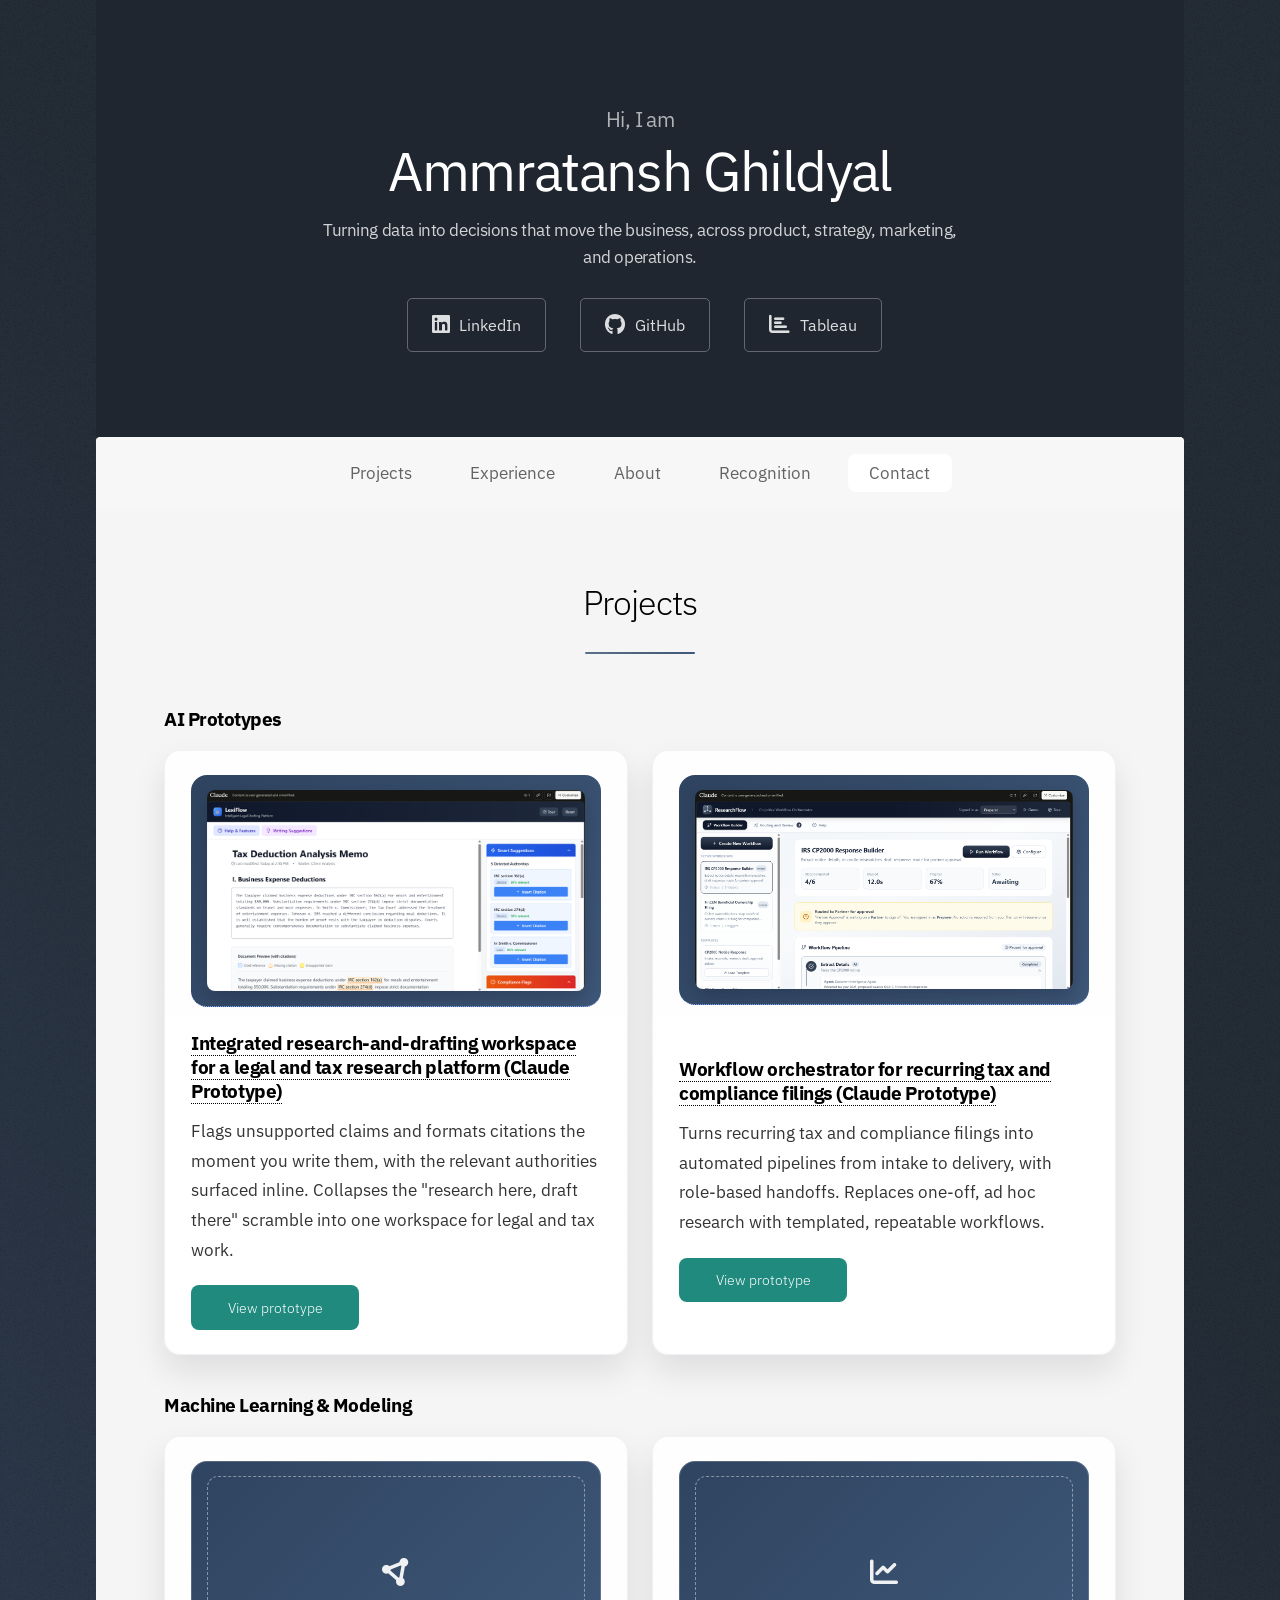
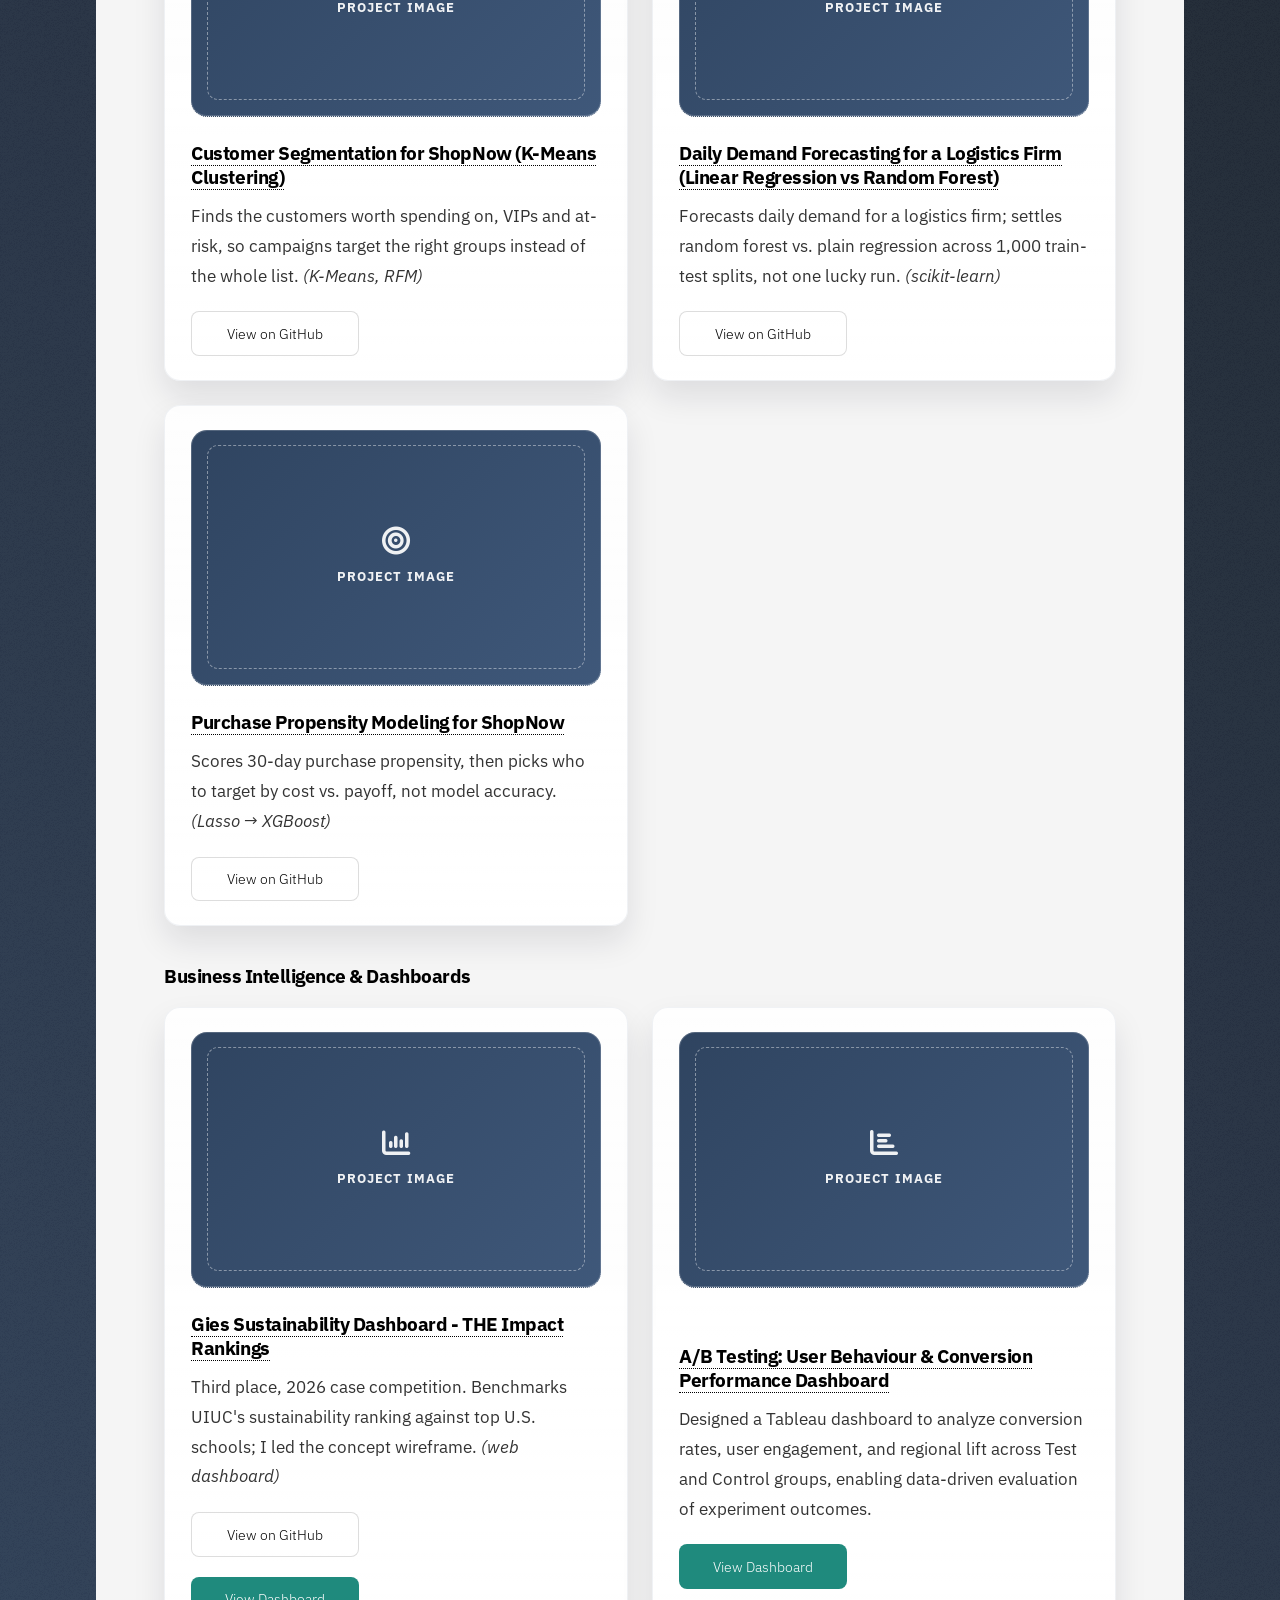
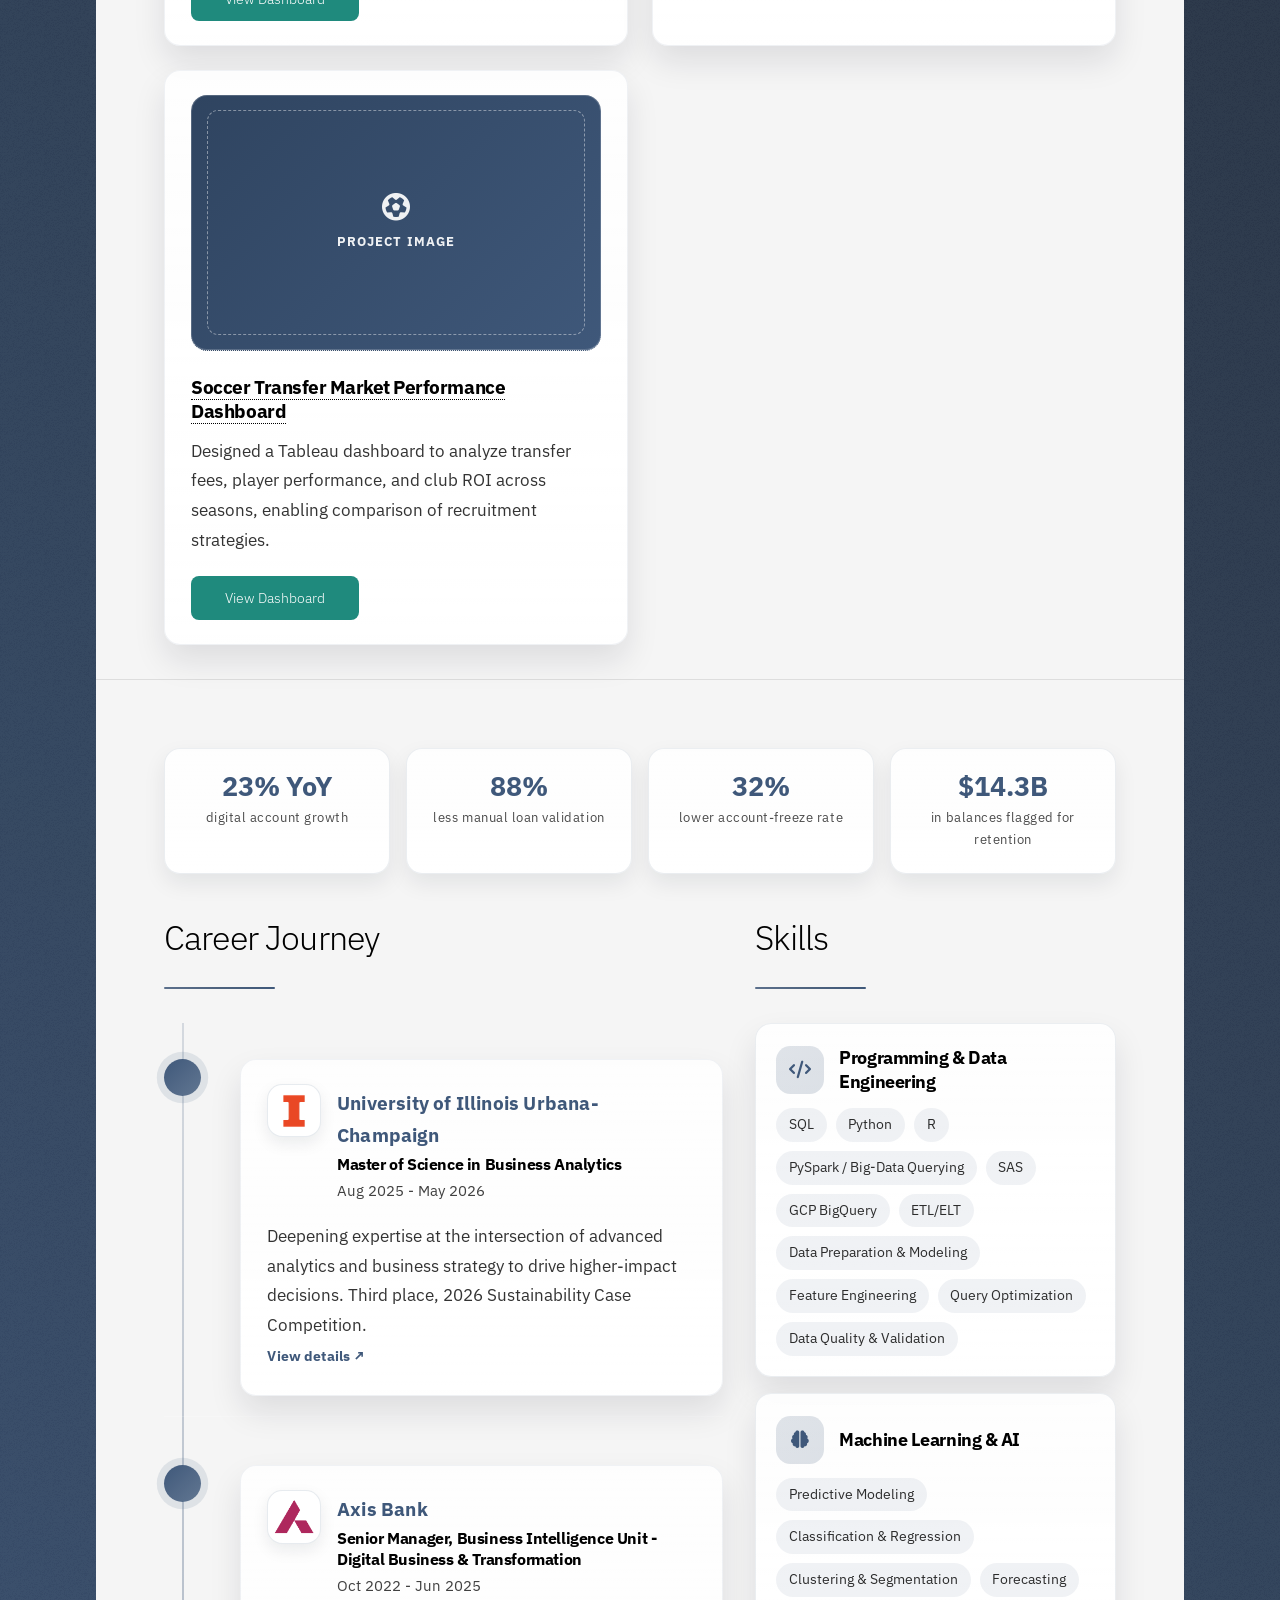
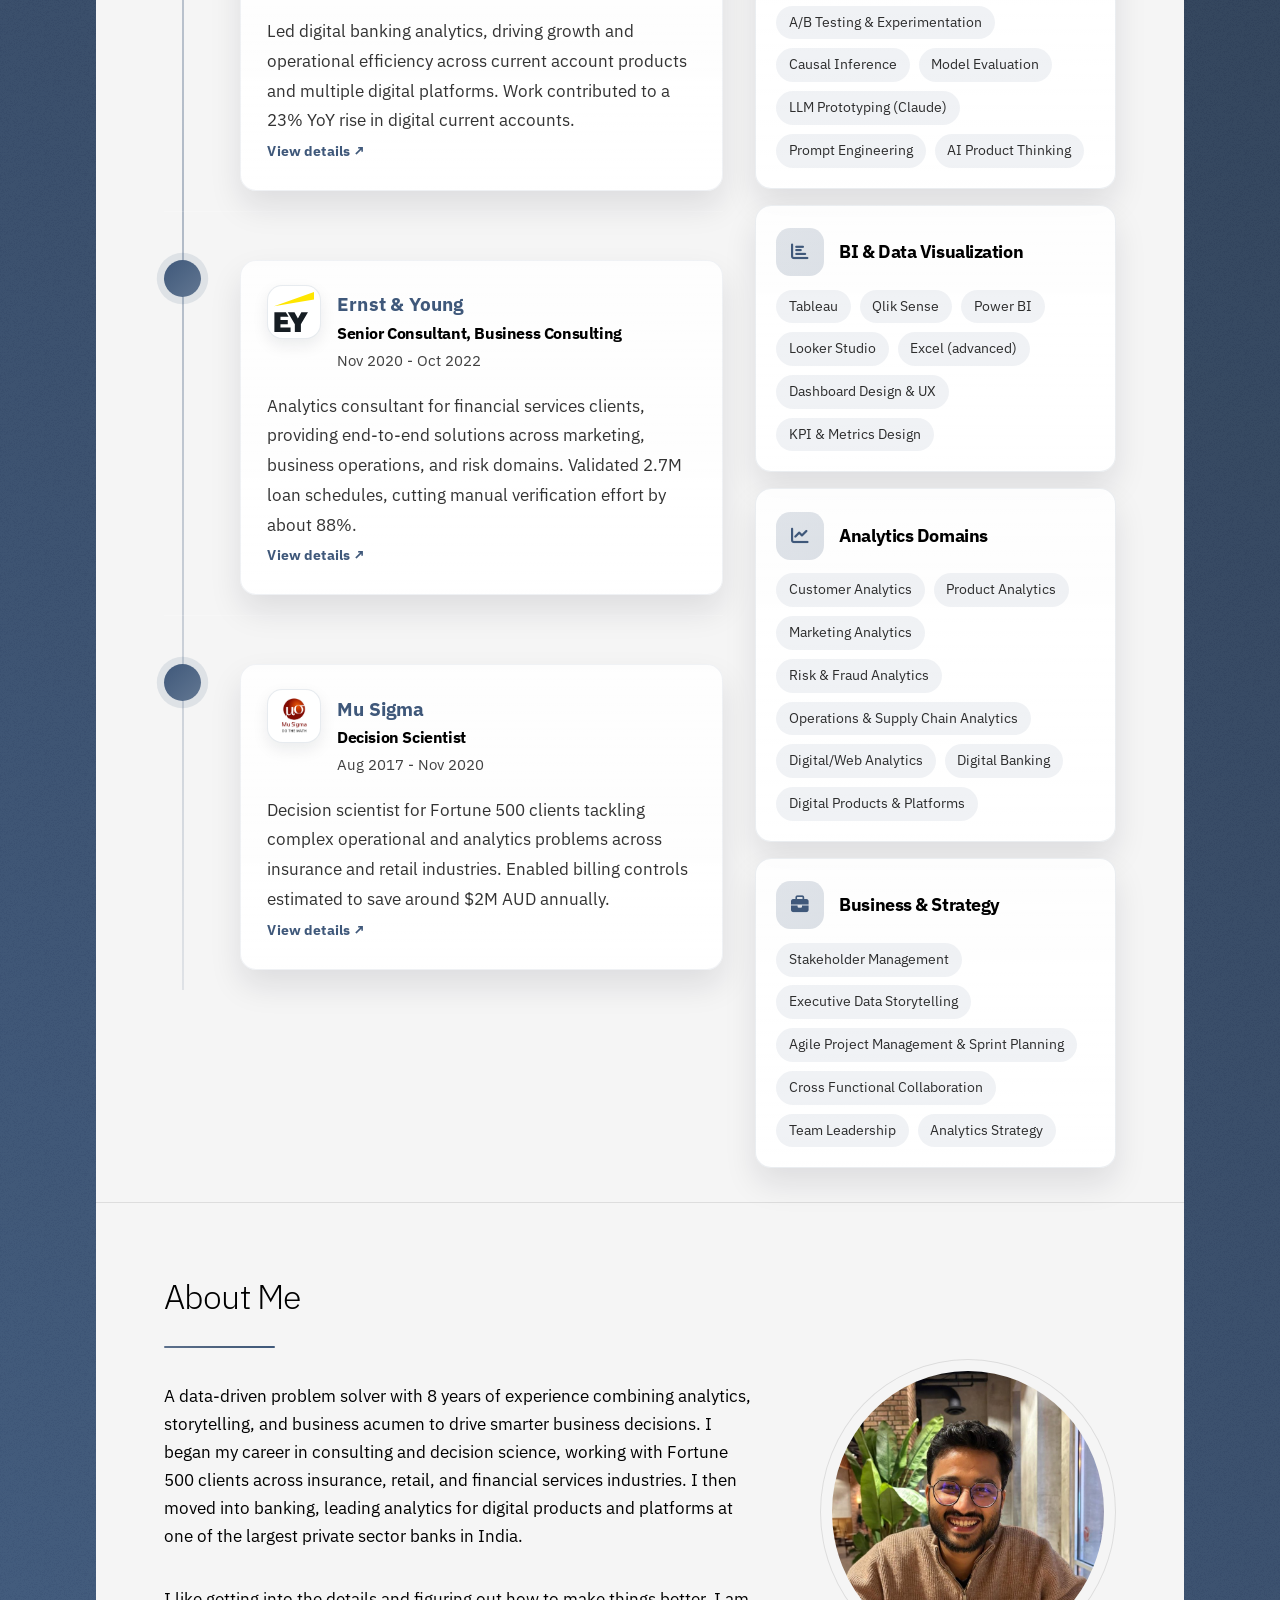
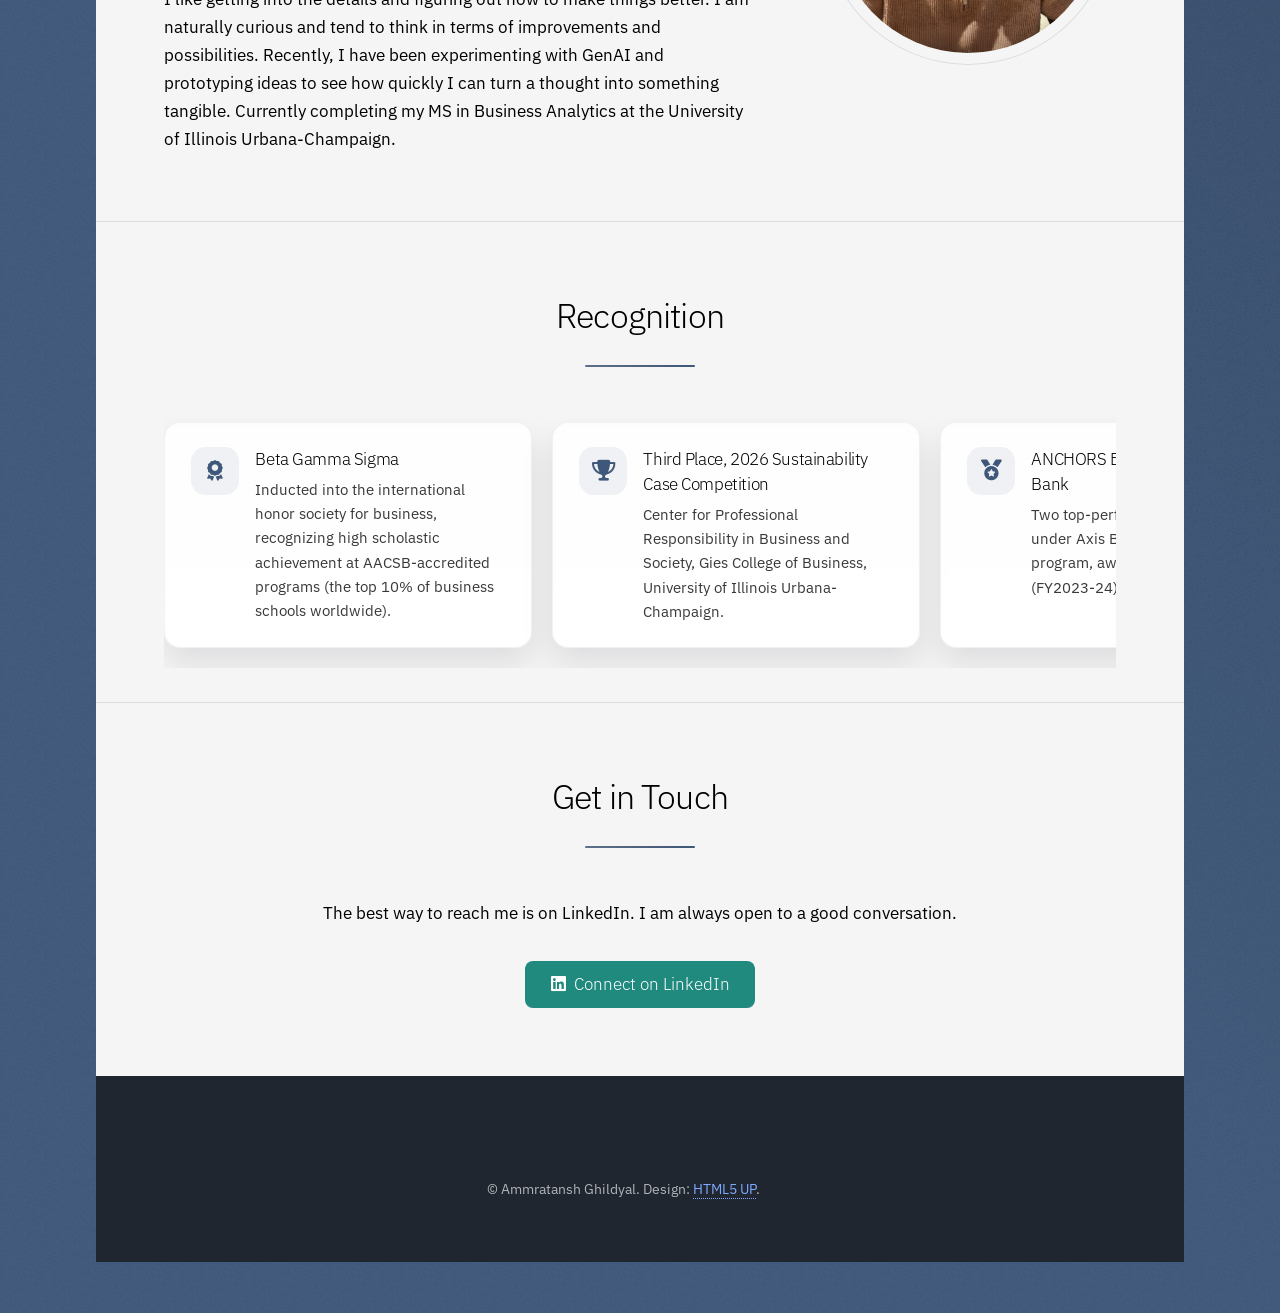
==== commit ddb9f21b: "Reorder homepage sections" ====
--- a/index.html
+++ b/index.html
@@ -284,6 +284,9 @@
 							letter-spacing: 0.04em;
 							color: rgba(34, 34, 34, 0.66);
 						}
+						.stats-row--experience {
+							margin-bottom: 2.4rem;
+						}
 						/* Accent on primary CTAs */
 						#main .button.primary,
 						#contact .button.primary {
@@ -575,6 +578,55 @@
 				width: 100%;
 			}
 			a.featured-work-thumbnail { text-decoration: none; }
+			#projects > header.major {
+				text-align: center;
+			}
+			#projects > header.major h2:after {
+				margin-left: auto;
+				margin-right: auto;
+			}
+			.featured-work-thumbnail.project-image-placeholder {
+				aspect-ratio: 16 / 10;
+				min-height: 180px;
+				color: rgba(255, 255, 255, 0.92);
+				text-align: center;
+				box-shadow: inset 0 0 0 1px rgba(255, 255, 255, 0.18);
+			}
+			.project-image-placeholder__content {
+				display: flex;
+				flex-direction: column;
+				align-items: center;
+				justify-content: center;
+				gap: 0.65rem;
+				width: 100%;
+				height: 100%;
+				border: 1px dashed rgba(255, 255, 255, 0.42);
+				border-radius: 0.7rem;
+				padding: 1rem;
+			}
+			.project-image-placeholder__content i {
+				font-size: 1.75rem;
+				line-height: 1;
+			}
+			.project-image-placeholder__content span {
+				font-size: 0.82rem;
+				font-weight: 700;
+				letter-spacing: 0.08em;
+				text-transform: uppercase;
+			}
+			.project-category {
+				margin-top: 2.25rem;
+				text-align: left;
+			}
+			.project-category:first-of-type {
+				margin-top: 0;
+			}
+			.project-category__heading {
+				margin: 0 0 1rem 0;
+				color: #2f4460;
+				font-size: 1.2rem;
+				font-weight: 700;
+			}
 			.featured-work-meta .button {
 				align-self: flex-start;
 				margin-top: 0.4rem;
@@ -615,10 +667,10 @@
 				<!-- Nav -->
 					<nav id="nav">
 						<ul>
-							<li><a href="#intro" class="active">About</a></li>
-							<li><a href="#prototypes">Prototypes</a></li>
-							<li><a href="#career">Experience</a></li>
-							<li><a href="#projects">Projects</a></li>
+							<li><a href="#projects" class="active">Projects</a></li>
+							<li><a href="#experience">Experience</a></li>
+							<li><a href="#intro">About</a></li>
+							<li><a href="#recognition">Recognition</a></li>
 							<li><a href="#contact">Contact</a></li>
 						</ul>
 					</nav>
@@ -626,60 +678,118 @@
 				<!-- Main -->
 					<div id="main">
 
-						<!-- Introduction -->
-							<section id="intro" class="main">
-								<div class="spotlight">
-									<div class="content">
-										<header class="major">
-											<h2>About Me</h2>
-										</header>
-										<p>A data-driven problem solver with 8 years of experience combining analytics, storytelling, and business acumen to drive smarter business decisions. I began my career in consulting and decision science, working with Fortune 500 clients across insurance, retail, and financial services industries. I then moved into banking, leading analytics for digital products and platforms at one of the largest private sector banks in India.
-										</p>
-										<p>I like getting into the details and figuring out how to make things better. I am naturally curious and tend to think in terms of improvements and possibilities. Recently, I have been experimenting with GenAI and prototyping ideas to see how quickly I can turn a thought into something tangible. Currently completing my MS in Business Analytics at the University of Illinois Urbana-Champaign.</p>
+						<section id="projects" class="main featured-work">
+							<header class="major">
+								<h2>Projects</h2>
+							</header>
+
+							<div id="project-prototypes" class="project-category">
+								<h3 class="project-category__heading">AI Prototypes</h3>
+								<div class="featured-work-grid">
+									<div class="featured-work-card">
+										<a class="featured-work-thumbnail" href="https://claude.ai/public/artifacts/ebf83e64-754f-4691-ad1e-76fb030b43e2" target="_blank" rel="noopener noreferrer">
+											<img src="images/Lexiflow.png" alt="LexiFlow prototype thumbnail" />
+										</a>
+										<div class="featured-work-meta">
+											<h3><a href="https://claude.ai/public/artifacts/ebf83e64-754f-4691-ad1e-76fb030b43e2" target="_blank" rel="noopener noreferrer">Integrated research-and-drafting workspace for a legal and tax research platform (Claude Prototype)</a></h3>
+											<p>Flags unsupported claims and formats citations the moment you write them, with the relevant authorities surfaced inline. Collapses the "research here, draft there" scramble into one workspace for legal and tax work.</p>
+											<a class="button small primary" href="https://claude.ai/public/artifacts/ebf83e64-754f-4691-ad1e-76fb030b43e2" target="_blank" rel="noopener noreferrer">View prototype</a>
+										</div>
 									</div>
-									<span class="image"><img src="images/MyImage.jpg" alt="Ammratansh Ghildyal" /></span>
+									<div class="featured-work-card">
+										<a class="featured-work-thumbnail" href="https://claude.ai/public/artifacts/baacf2c8-becf-4254-8749-ca491ba4ee12" target="_blank" rel="noopener noreferrer">
+											<img src="images/Researchflow.png" alt="ResearchFlow prototype thumbnail" />
+										</a>
+										<div class="featured-work-meta">
+											<h3><a href="https://claude.ai/public/artifacts/baacf2c8-becf-4254-8749-ca491ba4ee12" target="_blank" rel="noopener noreferrer">Workflow orchestrator for recurring tax and compliance filings (Claude Prototype)</a></h3>
+											<p>Turns recurring tax and compliance filings into automated pipelines from intake to delivery, with role-based handoffs. Replaces one-off, ad hoc research with templated, repeatable workflows.</p>
+											<a class="button small primary" href="https://claude.ai/public/artifacts/baacf2c8-becf-4254-8749-ca491ba4ee12" target="_blank" rel="noopener noreferrer">View prototype</a>
+										</div>
+									</div>
 								</div>
-
-							</section>
-
-						<section class="main stats-band">
-							<ul class="stats-row">
+							</div>
+
+							<div id="project-ml" class="project-category">
+								<h3 class="project-category__heading">Machine Learning &amp; Modeling</h3>
+								<div class="featured-work-grid">
+									<div class="featured-work-card">
+										<a class="featured-work-thumbnail project-image-placeholder" href="https://github.com/Aghil-hub/Customer_Segmentation" target="_blank" rel="noopener noreferrer">
+											<span class="project-image-placeholder__content"><i class="fas fa-circle-nodes"></i><span>Project image</span></span>
+										</a>
+										<div class="featured-work-meta">
+											<h3><a href="https://github.com/Aghil-hub/Customer_Segmentation" target="_blank" rel="noopener noreferrer">Customer Segmentation for ShopNow (K-Means Clustering)</a></h3>
+											<p>Finds the customers worth spending on, VIPs and at-risk, so campaigns target the right groups instead of the whole list. <em>(K-Means, RFM)</em></p>
+											<a class="button small" href="https://github.com/Aghil-hub/Customer_Segmentation" target="_blank" rel="noopener noreferrer">View on GitHub</a>
+										</div>
+									</div>
+									<div class="featured-work-card">
+										<a class="featured-work-thumbnail project-image-placeholder" href="https://github.com/Aghil-hub/Daily-demand-forecasting-logistics.git" target="_blank" rel="noopener noreferrer">
+											<span class="project-image-placeholder__content"><i class="fas fa-chart-line"></i><span>Project image</span></span>
+										</a>
+										<div class="featured-work-meta">
+											<h3><a href="https://github.com/Aghil-hub/Daily-demand-forecasting-logistics.git" target="_blank" rel="noopener noreferrer">Daily Demand Forecasting for a Logistics Firm (Linear Regression vs Random Forest)</a></h3>
+											<p>Forecasts daily demand for a logistics firm; settles random forest vs. plain regression across 1,000 train-test splits, not one lucky run. <em>(scikit-learn)</em></p>
+											<a class="button small" href="https://github.com/Aghil-hub/Daily-demand-forecasting-logistics.git" target="_blank" rel="noopener noreferrer">View on GitHub</a>
+										</div>
+									</div>
+									<div class="featured-work-card">
+										<a class="featured-work-thumbnail project-image-placeholder" href="https://github.com/Aghil-hub/Purchase-propensity-model" target="_blank" rel="noopener noreferrer">
+											<span class="project-image-placeholder__content"><i class="fas fa-bullseye"></i><span>Project image</span></span>
+										</a>
+										<div class="featured-work-meta">
+											<h3><a href="https://github.com/Aghil-hub/Purchase-propensity-model" target="_blank" rel="noopener noreferrer">Purchase Propensity Modeling for ShopNow</a></h3>
+											<p>Scores 30-day purchase propensity, then picks who to target by cost vs. payoff, not model accuracy. <em>(Lasso &rarr; XGBoost)</em></p>
+											<a class="button small" href="https://github.com/Aghil-hub/Purchase-propensity-model" target="_blank" rel="noopener noreferrer">View on GitHub</a>
+										</div>
+									</div>
+								</div>
+							</div>
+
+							<div id="project-bi" class="project-category">
+								<h3 class="project-category__heading">Business Intelligence &amp; Dashboards</h3>
+								<div class="featured-work-grid">
+									<div class="featured-work-card">
+										<a class="featured-work-thumbnail project-image-placeholder" href="https://aghil-hub.github.io/SustainabilitySolutions.github.io/" target="_blank" rel="noopener noreferrer">
+											<span class="project-image-placeholder__content"><i class="fas fa-chart-column"></i><span>Project image</span></span>
+										</a>
+										<div class="featured-work-meta">
+											<h3><a href="https://aghil-hub.github.io/SustainabilitySolutions.github.io/" target="_blank" rel="noopener noreferrer">Gies Sustainability Dashboard - THE Impact Rankings</a></h3>
+											<p>Third place, 2026 case competition. Benchmarks UIUC's sustainability ranking against top U.S. schools; I led the concept wireframe. <em>(web dashboard)</em></p>
+											<a class="button small" href="https://github.com/Aghil-hub/SustainabilitySolutions.github.io.git" target="_blank" rel="noopener noreferrer">View on GitHub</a>
+											<a class="button small primary" href="https://aghil-hub.github.io/SustainabilitySolutions.github.io/" target="_blank" rel="noopener noreferrer">View Dashboard</a>
+										</div>
+									</div>
+									<div class="featured-work-card">
+										<a class="featured-work-thumbnail project-image-placeholder" href="https://public.tableau.com/views/ABTesting_17739812520550/Dashboard1?:language=en-US&amp;:sid=&amp;:redirect=auth&amp;:display_count=n&amp;:origin=viz_share_link" target="_blank" rel="noopener noreferrer">
+											<span class="project-image-placeholder__content"><i class="fas fa-chart-bar"></i><span>Project image</span></span>
+										</a>
+										<div class="featured-work-meta">
+											<h3><a href="https://public.tableau.com/views/ABTesting_17739812520550/Dashboard1?:language=en-US&amp;:sid=&amp;:redirect=auth&amp;:display_count=n&amp;:origin=viz_share_link" target="_blank" rel="noopener noreferrer">A/B Testing: User Behaviour &amp; Conversion Performance Dashboard</a></h3>
+											<p>Designed a Tableau dashboard to analyze conversion rates, user engagement, and regional lift across Test and Control groups, enabling data-driven evaluation of experiment outcomes.</p>
+											<a class="button small primary" href="https://public.tableau.com/views/ABTesting_17739812520550/Dashboard1?:language=en-US&amp;:sid=&amp;:redirect=auth&amp;:display_count=n&amp;:origin=viz_share_link" target="_blank" rel="noopener noreferrer">View Dashboard</a>
+										</div>
+									</div>
+									<div class="featured-work-card">
+										<a class="featured-work-thumbnail project-image-placeholder" href="https://public.tableau.com/views/Transfermarketanalysis/OverallEULeague?:language=en-US&amp;:sid=&amp;:redirect=auth&amp;:display_count=n&amp;:origin=viz_share_link" target="_blank" rel="noopener noreferrer">
+											<span class="project-image-placeholder__content"><i class="fas fa-futbol"></i><span>Project image</span></span>
+										</a>
+										<div class="featured-work-meta">
+											<h3><a href="https://public.tableau.com/views/Transfermarketanalysis/OverallEULeague?:language=en-US&amp;:sid=&amp;:redirect=auth&amp;:display_count=n&amp;:origin=viz_share_link" target="_blank" rel="noopener noreferrer">Soccer Transfer Market Performance Dashboard</a></h3>
+											<p>Designed a Tableau dashboard to analyze transfer fees, player performance, and club ROI across seasons, enabling comparison of recruitment strategies.</p>
+											<a class="button small primary" href="https://public.tableau.com/views/Transfermarketanalysis/OverallEULeague?:language=en-US&amp;:sid=&amp;:redirect=auth&amp;:display_count=n&amp;:origin=viz_share_link" target="_blank" rel="noopener noreferrer">View Dashboard</a>
+										</div>
+									</div>
+								</div>
+							</div>
+						</section>
+
+						<section id="experience" class="main">
+							<ul class="stats-row stats-row--experience">
 								<li><span class="stat-value">23% YoY</span><span class="stat-label">digital account growth</span></li>
 								<li><span class="stat-value">88%</span><span class="stat-label">less manual loan validation</span></li>
 								<li><span class="stat-value">32%</span><span class="stat-label">lower account-freeze rate</span></li>
 								<li><span class="stat-value">$14.3B</span><span class="stat-label">in balances flagged for retention</span></li>
 							</ul>
-						</section>
-
-						<section id="prototypes" class="main featured-work">
-							<header class="major">
-								<h2>AI Prototypes</h2>
-							</header>
-							<div class="featured-work-grid">
-								<div class="featured-work-card">
-									<a class="featured-work-thumbnail" href="https://claude.ai/public/artifacts/ebf83e64-754f-4691-ad1e-76fb030b43e2" target="_blank" rel="noopener noreferrer">
-										<img src="images/Lexiflow.png" alt="LexiFlow prototype thumbnail" />
-									</a>
-									<div class="featured-work-meta">
-										<h3><a href="https://claude.ai/public/artifacts/ebf83e64-754f-4691-ad1e-76fb030b43e2" target="_blank" rel="noopener noreferrer">Integrated research-and-drafting workspace for a legal and tax research platform (Claude Prototype)</a></h3>
-										<p>Flags unsupported claims and formats citations the moment you write them, with the relevant authorities surfaced inline. Collapses the "research here, draft there" scramble into one workspace for legal and tax work.</p>
-										<a class="button small primary" href="https://claude.ai/public/artifacts/ebf83e64-754f-4691-ad1e-76fb030b43e2" target="_blank" rel="noopener noreferrer">View prototype</a>
-									</div>
-								</div>
-								<div class="featured-work-card">
-									<a class="featured-work-thumbnail" href="https://claude.ai/public/artifacts/baacf2c8-becf-4254-8749-ca491ba4ee12" target="_blank" rel="noopener noreferrer">
-										<img src="images/Researchflow.png" alt="ResearchFlow prototype thumbnail" />
-									</a>
-									<div class="featured-work-meta">
-										<h3><a href="https://claude.ai/public/artifacts/baacf2c8-becf-4254-8749-ca491ba4ee12" target="_blank" rel="noopener noreferrer">Workflow orchestrator for recurring tax and compliance filings (Claude Prototype)</a></h3>
-										<p>Turns recurring tax and compliance filings into automated pipelines from intake to delivery, with role-based handoffs. Replaces one-off, ad hoc research with templated, repeatable workflows.</p>
-										<a class="button small primary" href="https://claude.ai/public/artifacts/baacf2c8-becf-4254-8749-ca491ba4ee12" target="_blank" rel="noopener noreferrer">View prototype</a>
-									</div>
-								</div>
-							</div>
-						</section>
-
-						<section class="main">
 							<div class="overview-layout">
 								<div id="career" class="overview-panel">
 									<header class="major">
@@ -866,160 +976,21 @@
 							</div>
 						</section>
 
-						<section id="projects" class="main special">
-							<header class="major">
-								<h2>Projects</h2>
-							</header>
-
-							<div class="projects-grid">
-								<!-- Card 1: Machine Learning & Modeling -->
-								<article class="project-card">
-									<h3 class="project-card__heading">Machine Learning &amp; Modeling</h3>
-									<div class="project-card__list">
-										<div class="project-item project-item--has-icon">
-											<div class="project-item__number">
-												01
-											</div>
-											<div class="project-item__thumb project-item__thumb--icon" aria-hidden="true">
-												<i class="fas fa-circle-nodes"></i>
-											</div>
-											<div class="project-item__text">
-												<h4 class="project-item__title"><a href="https://github.com/Aghil-hub/Customer_Segmentation" target="_blank" rel="noopener noreferrer">Customer Segmentation for ShopNow (K-Means Clustering)</a></h4>
-												<p class="project-item__description">
-													Finds the customers worth spending on, VIPs and at-risk, so campaigns target the right groups instead of the whole list. <em>(K-Means, RFM)</em>
-												</p>
-											</div>
-											<div class="project-item__action">
-												<a href="https://github.com/Aghil-hub/Customer_Segmentation"
-												   class="button small"
-												   target="_blank"
-												   rel="noopener noreferrer">
-													View on GitHub
-												</a>
-											</div>
-										</div>
-
-										<div class="project-item project-item--has-icon">
-											<div class="project-item__number">
-												02
-											</div>
-											<div class="project-item__thumb project-item__thumb--icon" aria-hidden="true">
-												<i class="fas fa-chart-line"></i>
-											</div>
-											<div class="project-item__text">
-												<h4 class="project-item__title"><a href="https://github.com/Aghil-hub/Daily-demand-forecasting-logistics.git" target="_blank" rel="noopener noreferrer">Daily Demand Forecasting for a Logistics Firm (Linear Regression vs Random Forest)</a></h4>
-												<p class="project-item__description">
-													Forecasts daily demand for a logistics firm; settles random forest vs. plain regression across 1,000 train-test splits, not one lucky run. <em>(scikit-learn)</em>
-												</p>
-											</div>
-											<div class="project-item__action">
-												<a href="https://github.com/Aghil-hub/Daily-demand-forecasting-logistics.git"
-												   class="button small"
-												   target="_blank"
-												   rel="noopener noreferrer">
-													View on GitHub
-												</a>
-											</div>
-										</div>
-
-										<div class="project-item project-item--has-icon">
-											<div class="project-item__number">
-												03
-											</div>
-											<div class="project-item__thumb project-item__thumb--icon" aria-hidden="true">
-												<i class="fas fa-bullseye"></i>
-											</div>
-											<div class="project-item__text">
-												<h4 class="project-item__title"><a href="https://github.com/Aghil-hub/Purchase-propensity-model" target="_blank" rel="noopener noreferrer">Purchase Propensity Modeling for ShopNow</a></h4>
-												<p class="project-item__description">
-													Scores 30-day purchase propensity, then picks who to target by cost vs. payoff, not model accuracy. <em>(Lasso &rarr; XGBoost)</em>
-												</p>
-											</div>
-											<div class="project-item__action">
-												<a href="https://github.com/Aghil-hub/Purchase-propensity-model"
-												   class="button small"
-												   target="_blank"
-												   rel="noopener noreferrer">
-													View on GitHub
-												</a>
-											</div>
-										</div>
+						<!-- Introduction -->
+							<section id="intro" class="main">
+								<div class="spotlight">
+									<div class="content">
+										<header class="major">
+											<h2>About Me</h2>
+										</header>
+										<p>A data-driven problem solver with 8 years of experience combining analytics, storytelling, and business acumen to drive smarter business decisions. I began my career in consulting and decision science, working with Fortune 500 clients across insurance, retail, and financial services industries. I then moved into banking, leading analytics for digital products and platforms at one of the largest private sector banks in India.
+										</p>
+										<p>I like getting into the details and figuring out how to make things better. I am naturally curious and tend to think in terms of improvements and possibilities. Recently, I have been experimenting with GenAI and prototyping ideas to see how quickly I can turn a thought into something tangible. Currently completing my MS in Business Analytics at the University of Illinois Urbana-Champaign.</p>
 									</div>
-								</article>
-
-								<!-- Card 2: Business Intelligence & Dashboards -->
-								<article class="project-card">
-									<h3 class="project-card__heading">Business Intelligence &amp; Dashboards</h3>
-									<div class="project-card__list">
-										<div class="project-item">
-											<div class="project-item__number">
-												01
-											</div>
-											<div class="project-item__text">
-												<h4 class="project-item__title"><a href="https://aghil-hub.github.io/SustainabilitySolutions.github.io/" target="_blank" rel="noopener noreferrer">Gies Sustainability Dashboard - THE Impact Rankings</a></h4>
-												<p class="project-item__description">
-													Third place, 2026 case competition. Benchmarks UIUC's sustainability ranking against top U.S. schools; I led the concept wireframe. <em>(web dashboard)</em>
-												</p>
-											</div>
-											<div class="project-item__action">
-												<a href="https://github.com/Aghil-hub/SustainabilitySolutions.github.io.git"
-												   class="button small"
-												   target="_blank"
-												   rel="noopener noreferrer">
-													View on GitHub
-												</a>
-												<a href="https://aghil-hub.github.io/SustainabilitySolutions.github.io/"
-												   class="button small primary"
-												   target="_blank"
-												   rel="noopener noreferrer">
-													View Dashboard
-												</a>
-											</div>
-										</div>
-
-										<div class="project-item">
-											<div class="project-item__number">
-												02
-											</div>
-											<div class="project-item__text">
-												<h4 class="project-item__title"><a href="https://public.tableau.com/views/ABTesting_17739812520550/Dashboard1?:language=en-US&amp;:sid=&amp;:redirect=auth&amp;:display_count=n&amp;:origin=viz_share_link" target="_blank" rel="noopener noreferrer">A/B Testing: User Behaviour &amp; Conversion Performance Dashboard</a></h4>
-												<p class="project-item__description">
-													Designed a Tableau dashboard to analyze conversion rates, user engagement, and regional lift across Test and Control groups, enabling data-driven evaluation of experiment outcomes.
-												</p>
-											</div>
-											<div class="project-item__action">
-												<a href="https://public.tableau.com/views/ABTesting_17739812520550/Dashboard1?:language=en-US&:sid=&:redirect=auth&:display_count=n&:origin=viz_share_link"
-												   class="button small primary"
-												   target="_blank"
-												   rel="noopener noreferrer">
-													View Dashboard
-												</a>
-											</div>
-										</div>
-
-										<div class="project-item">
-											<div class="project-item__number">
-												03
-											</div>
-											<div class="project-item__text">
-												<h4 class="project-item__title"><a href="https://public.tableau.com/views/Transfermarketanalysis/OverallEULeague?:language=en-US&amp;:sid=&amp;:redirect=auth&amp;:display_count=n&amp;:origin=viz_share_link" target="_blank" rel="noopener noreferrer">Soccer Transfer Market Performance Dashboard</a></h4>
-												<p class="project-item__description">
-													Designed a Tableau dashboard to analyze transfer fees, player performance, and club ROI across seasons, enabling comparison of recruitment strategies.
-												</p>
-											</div>
-											<div class="project-item__action">
-												<a href="https://public.tableau.com/views/Transfermarketanalysis/OverallEULeague?:language=en-US&:sid=&:redirect=auth&:display_count=n&:origin=viz_share_link"
-												   class="button small primary"
-												   target="_blank"
-												   rel="noopener noreferrer">
-													View Dashboard
-												</a>
-											</div>
-										</div>
-									</div>
-								</article>
-							</div>
-						</section>
+									<span class="image"><img src="images/MyImage.jpg" alt="Ammratansh Ghildyal" /></span>
+								</div>
+
+							</section>
 
 						<!-- Recognition -->
 							<section id="recognition" class="main special">
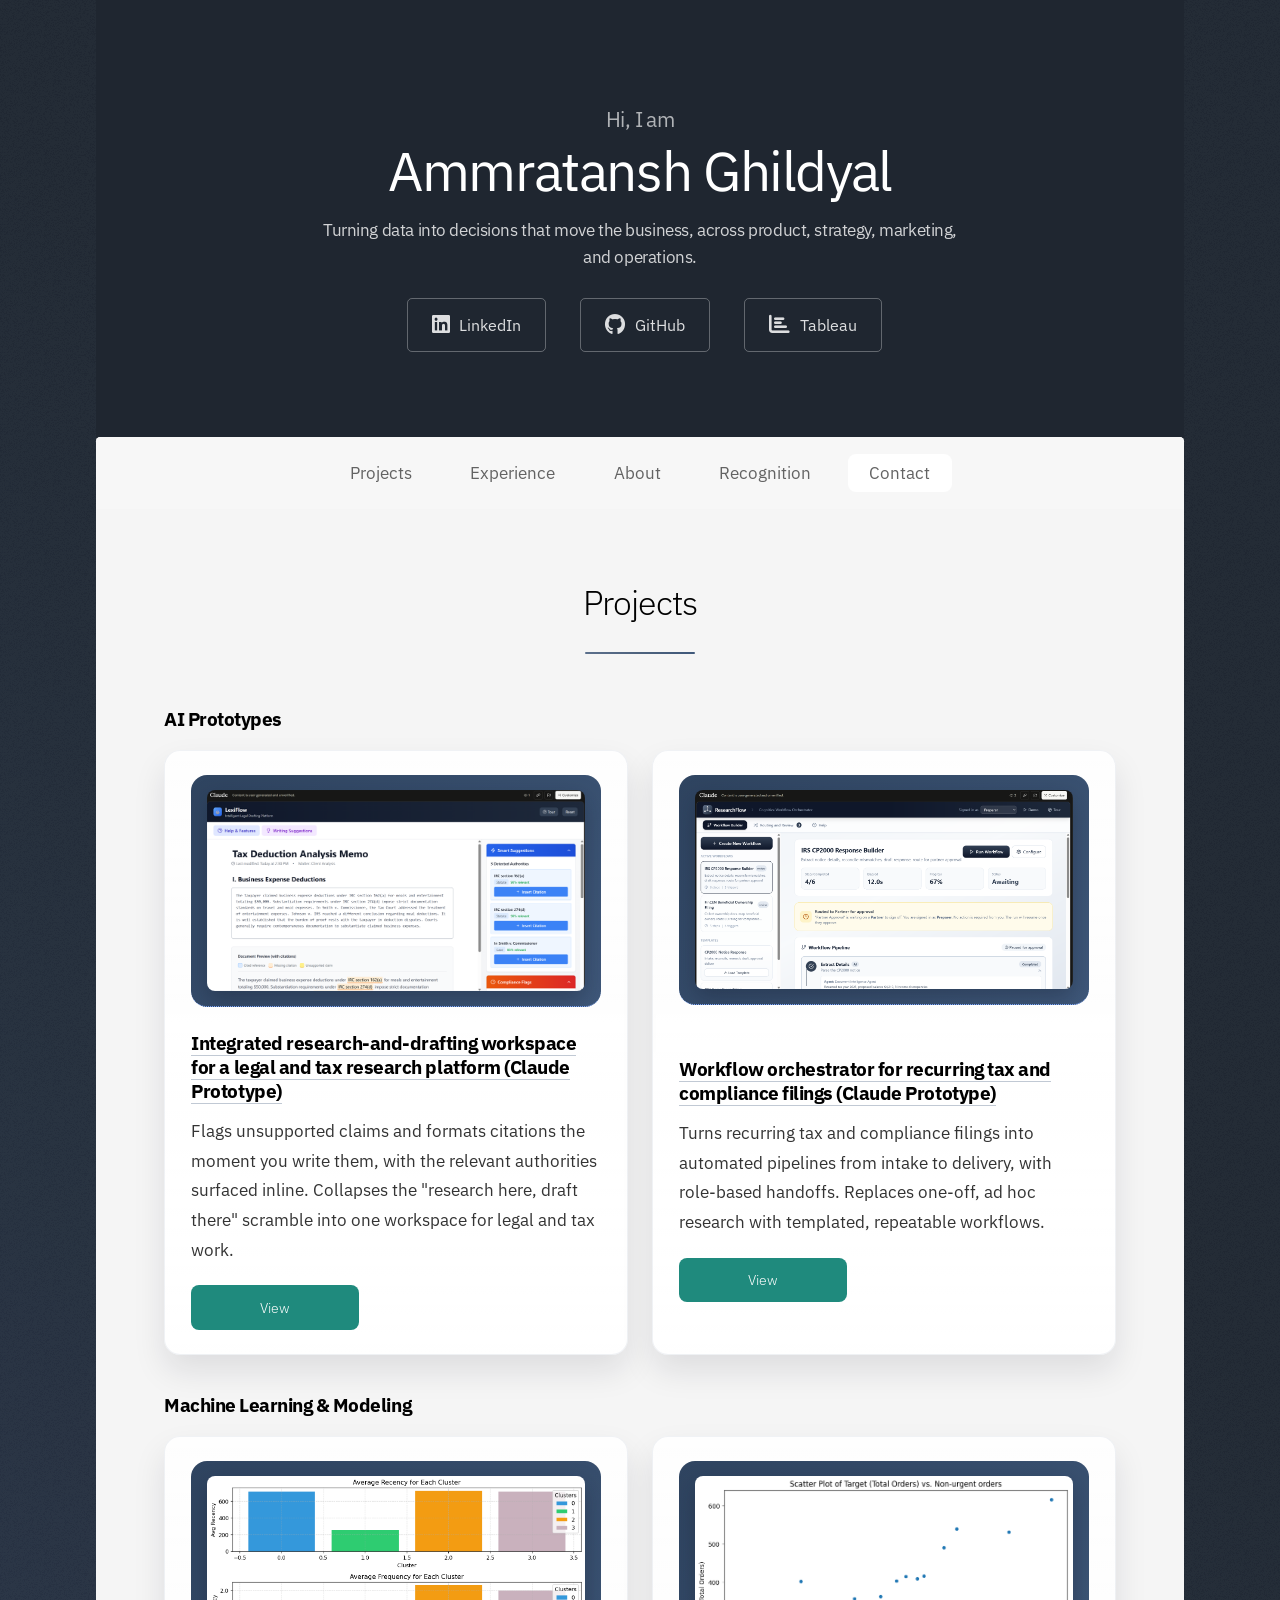
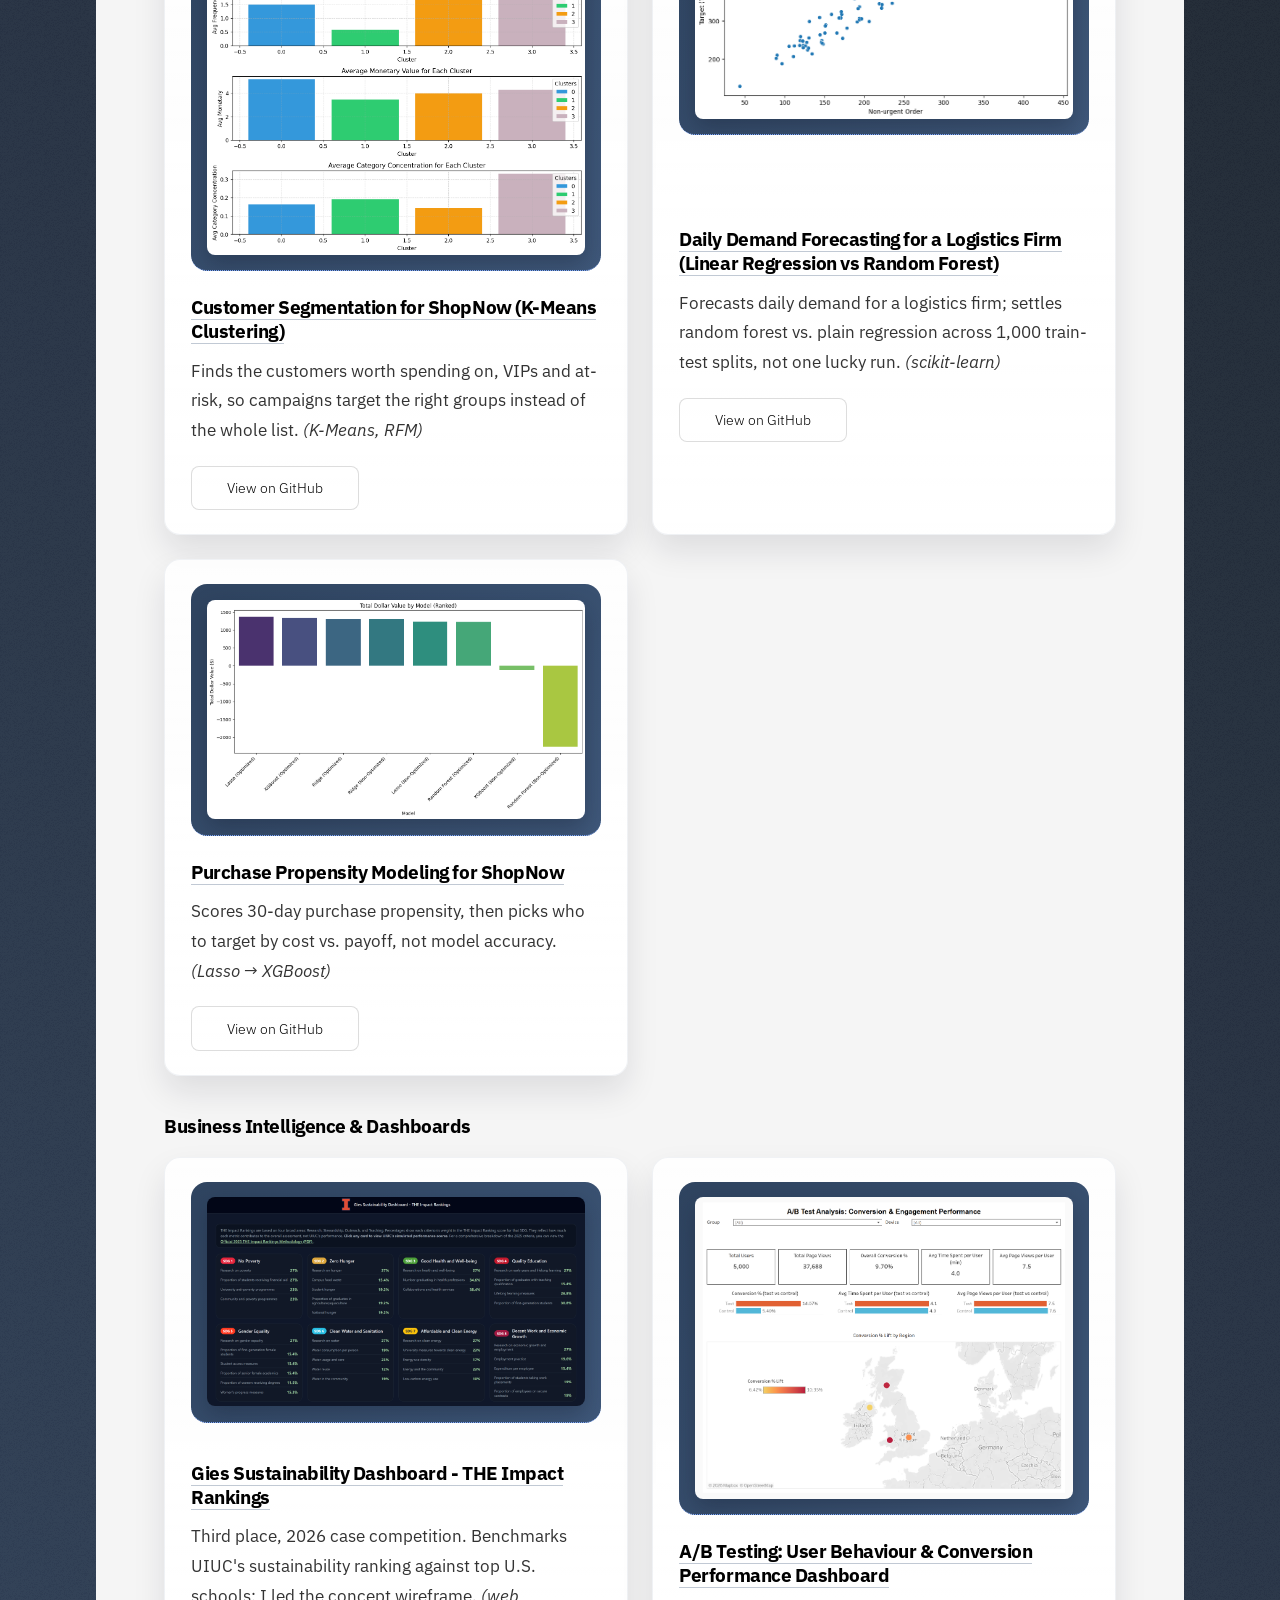
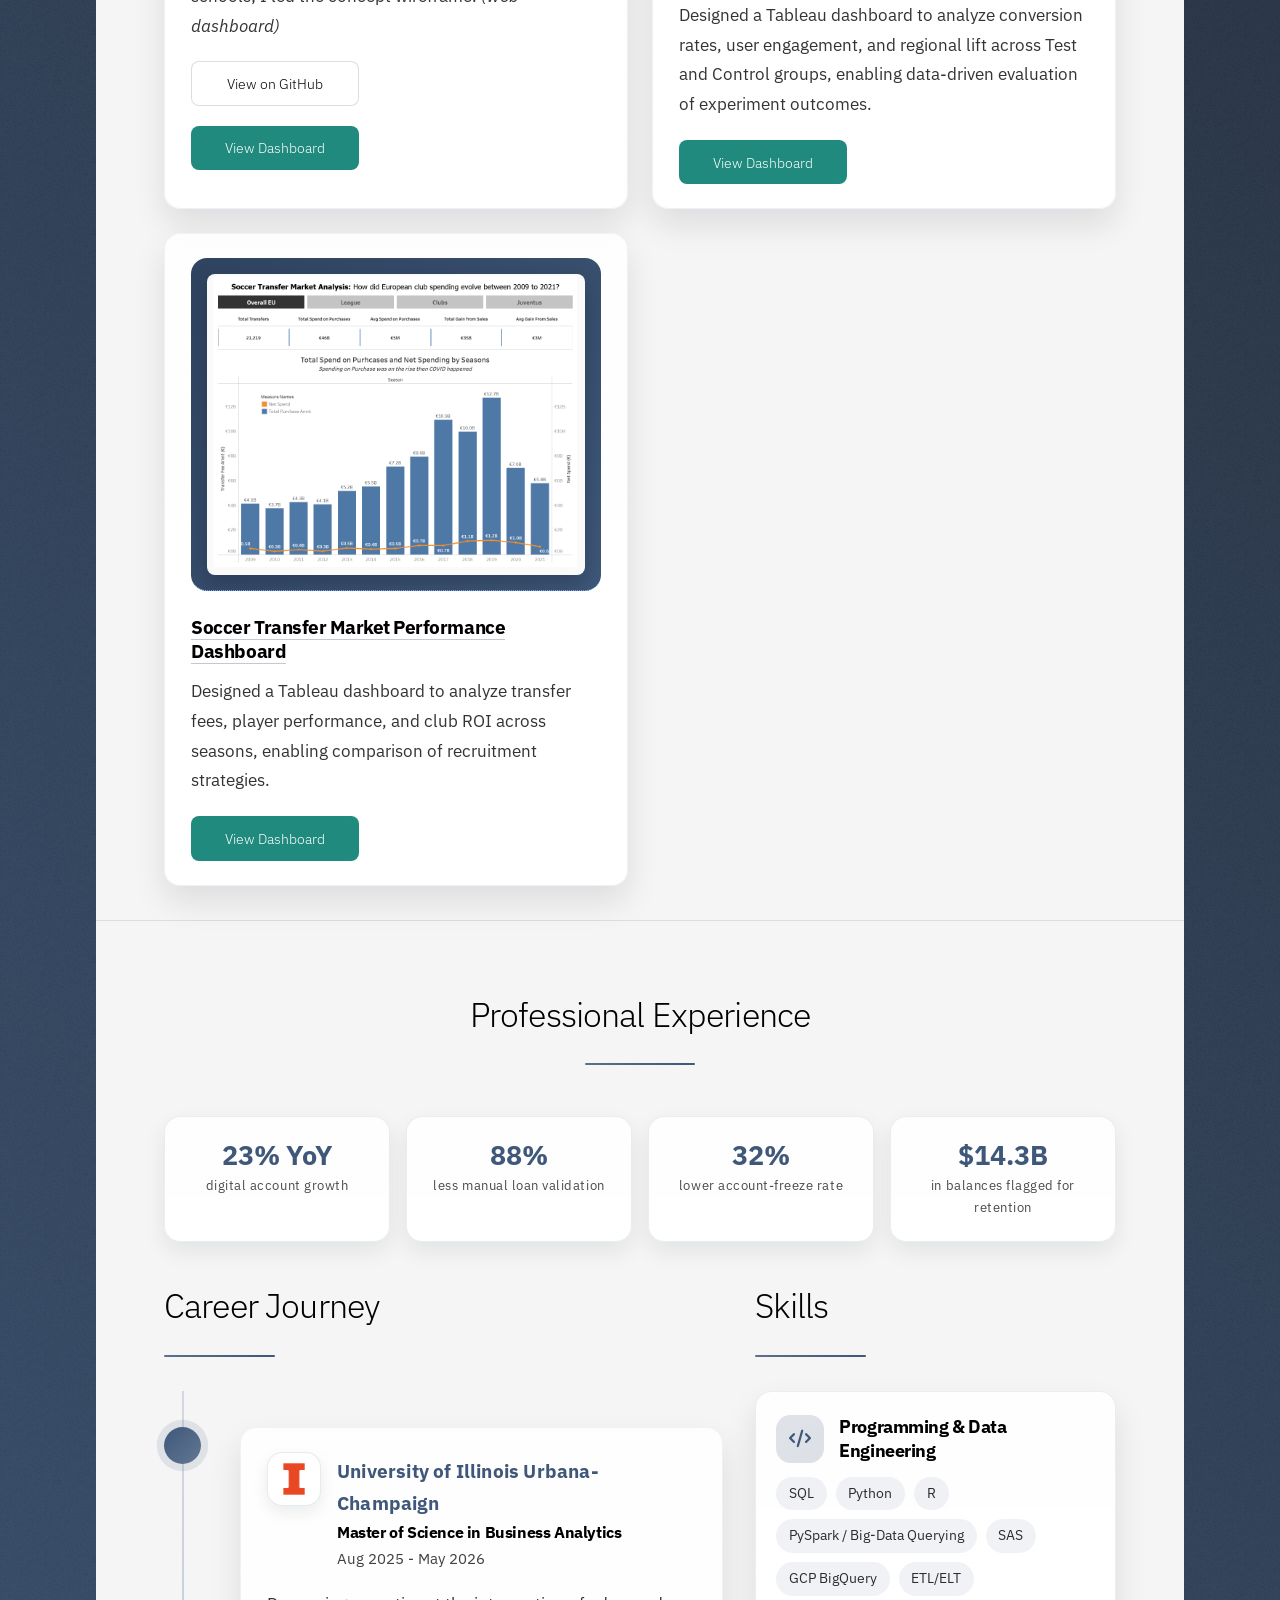
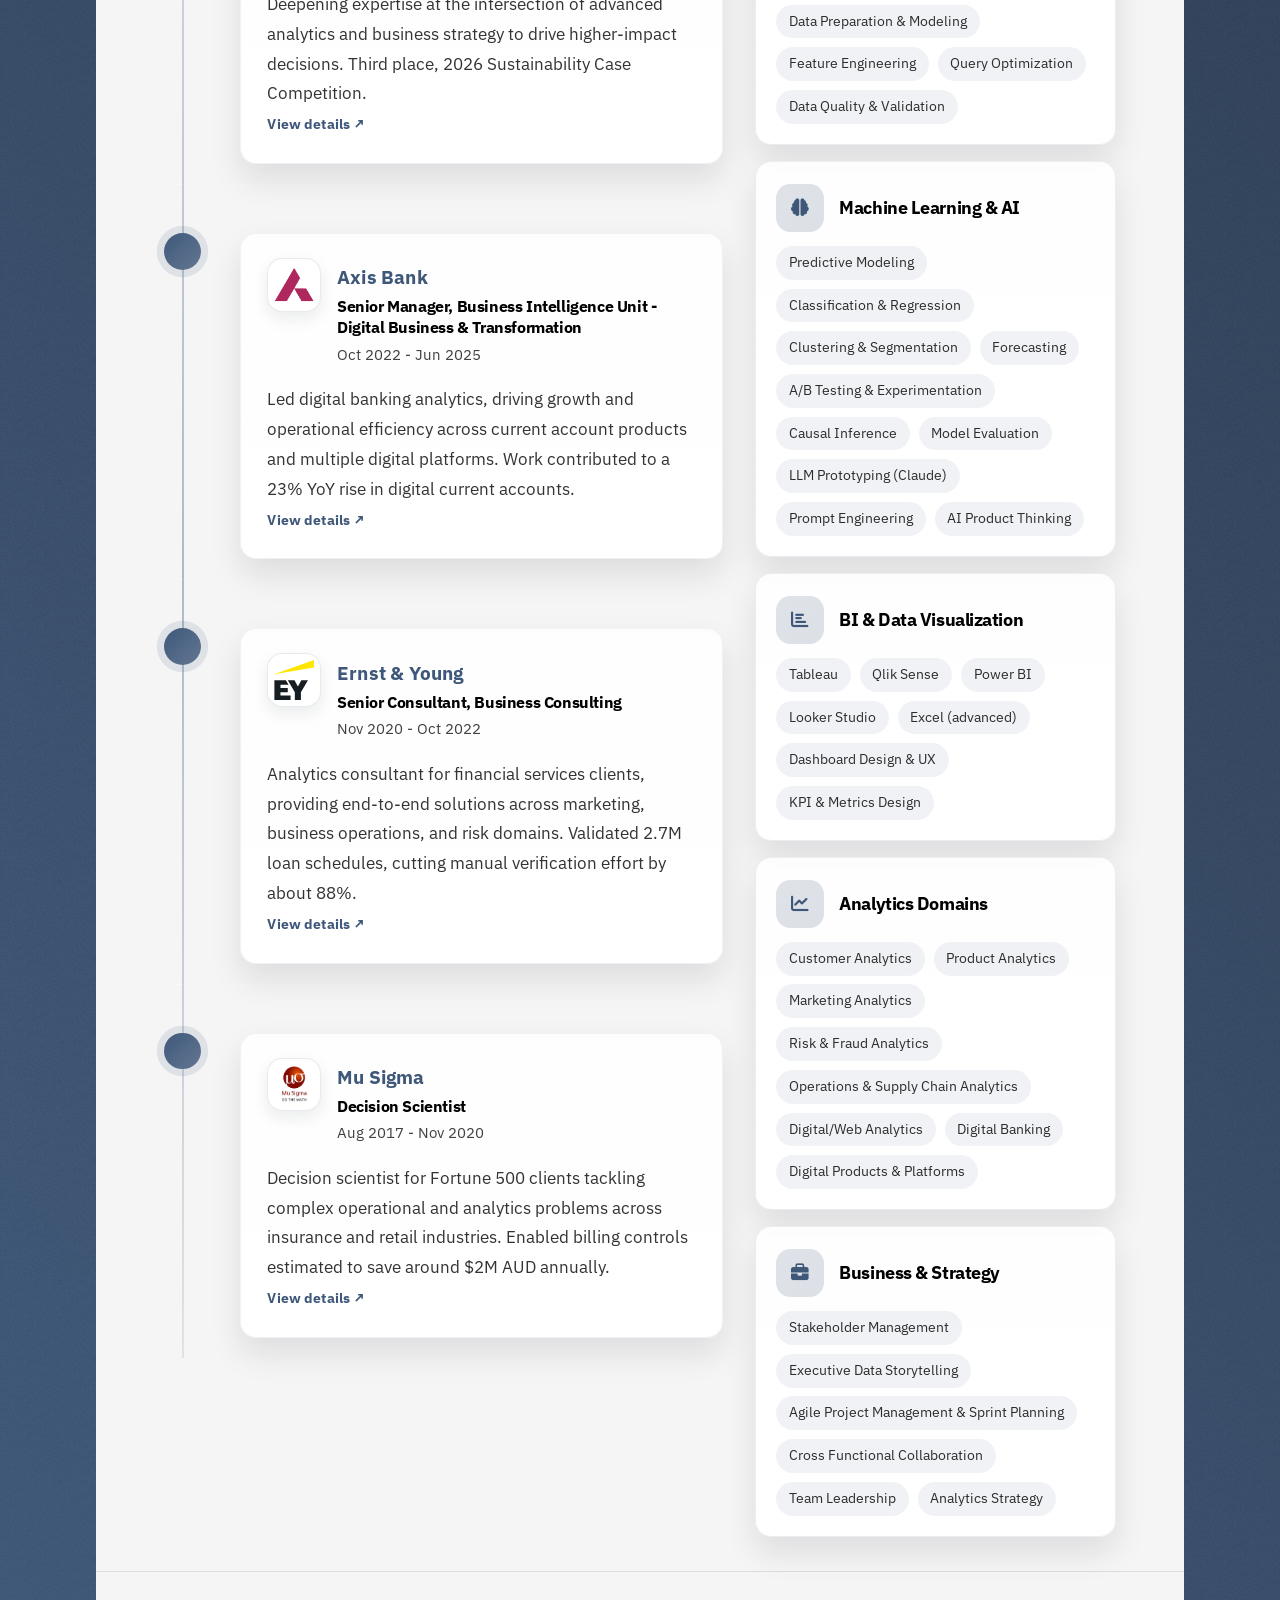
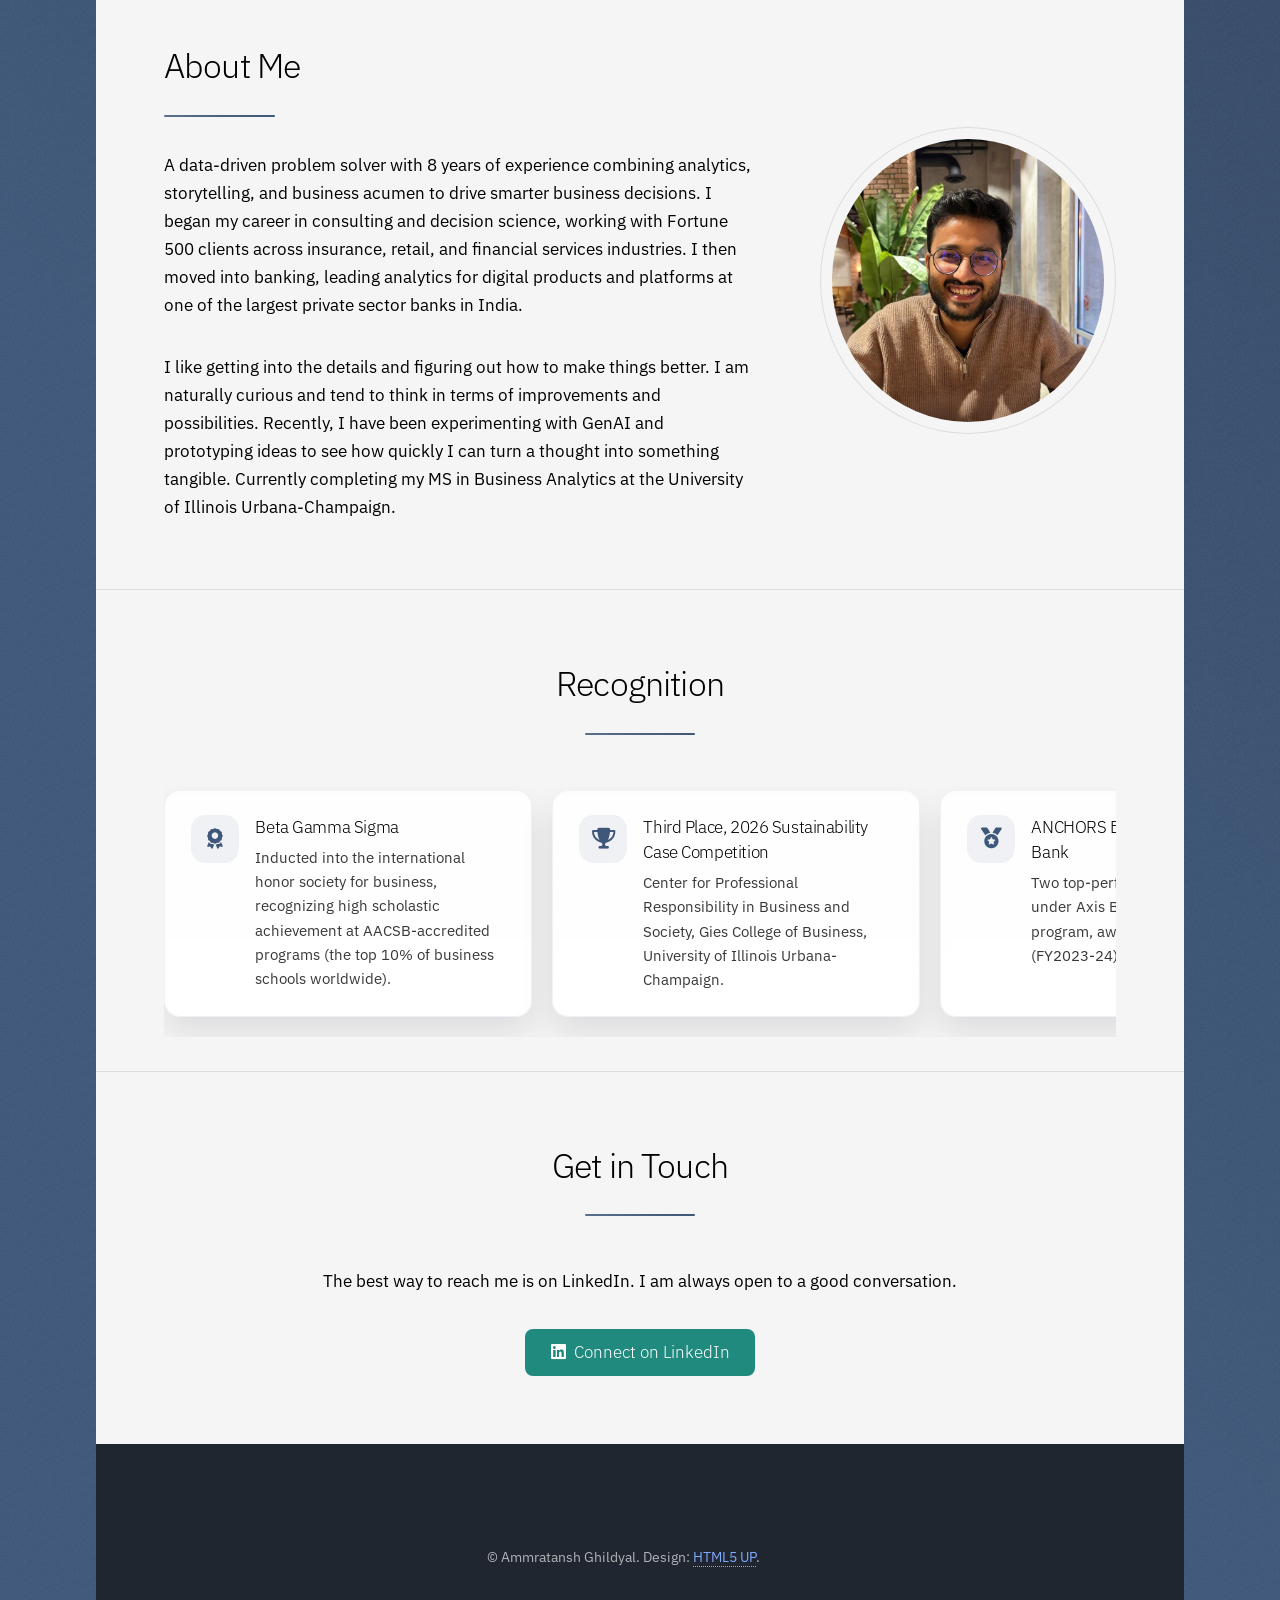
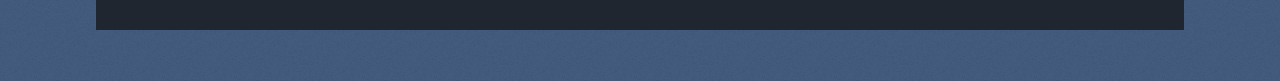
==== commit 448d5cba: "Add project images and polish homepage" ====
--- a/index.html
+++ b/index.html
@@ -578,10 +578,26 @@
 				width: 100%;
 			}
 			a.featured-work-thumbnail { text-decoration: none; }
+			#projects .featured-work-meta h3 a {
+				border-bottom: 1px solid rgba(63, 88, 122, 0.32);
+				color: inherit;
+				text-decoration: none;
+			}
+			#projects .featured-work-meta h3 a:hover {
+				border-bottom-color: #3f587a;
+				color: #3f587a;
+			}
 			#projects > header.major {
 				text-align: center;
 			}
 			#projects > header.major h2:after {
+				margin-left: auto;
+				margin-right: auto;
+			}
+			#experience > header.major {
+				text-align: center;
+			}
+			#experience > header.major h2:after {
 				margin-left: auto;
 				margin-right: auto;
 			}
@@ -693,7 +709,7 @@
 										<div class="featured-work-meta">
 											<h3><a href="https://claude.ai/public/artifacts/ebf83e64-754f-4691-ad1e-76fb030b43e2" target="_blank" rel="noopener noreferrer">Integrated research-and-drafting workspace for a legal and tax research platform (Claude Prototype)</a></h3>
 											<p>Flags unsupported claims and formats citations the moment you write them, with the relevant authorities surfaced inline. Collapses the "research here, draft there" scramble into one workspace for legal and tax work.</p>
-											<a class="button small primary" href="https://claude.ai/public/artifacts/ebf83e64-754f-4691-ad1e-76fb030b43e2" target="_blank" rel="noopener noreferrer">View prototype</a>
+											<a class="button small primary" href="https://claude.ai/public/artifacts/ebf83e64-754f-4691-ad1e-76fb030b43e2" target="_blank" rel="noopener noreferrer">View</a>
 										</div>
 									</div>
 									<div class="featured-work-card">
@@ -703,7 +719,7 @@
 										<div class="featured-work-meta">
 											<h3><a href="https://claude.ai/public/artifacts/baacf2c8-becf-4254-8749-ca491ba4ee12" target="_blank" rel="noopener noreferrer">Workflow orchestrator for recurring tax and compliance filings (Claude Prototype)</a></h3>
 											<p>Turns recurring tax and compliance filings into automated pipelines from intake to delivery, with role-based handoffs. Replaces one-off, ad hoc research with templated, repeatable workflows.</p>
-											<a class="button small primary" href="https://claude.ai/public/artifacts/baacf2c8-becf-4254-8749-ca491ba4ee12" target="_blank" rel="noopener noreferrer">View prototype</a>
+											<a class="button small primary" href="https://claude.ai/public/artifacts/baacf2c8-becf-4254-8749-ca491ba4ee12" target="_blank" rel="noopener noreferrer">View</a>
 										</div>
 									</div>
 								</div>
@@ -713,8 +729,8 @@
 								<h3 class="project-category__heading">Machine Learning &amp; Modeling</h3>
 								<div class="featured-work-grid">
 									<div class="featured-work-card">
-										<a class="featured-work-thumbnail project-image-placeholder" href="https://github.com/Aghil-hub/Customer_Segmentation" target="_blank" rel="noopener noreferrer">
-											<span class="project-image-placeholder__content"><i class="fas fa-circle-nodes"></i><span>Project image</span></span>
+										<a class="featured-work-thumbnail" href="https://github.com/Aghil-hub/Customer_Segmentation" target="_blank" rel="noopener noreferrer">
+											<img src="images/projects/customer-segmentation.png" alt="Customer segmentation project preview" />
 										</a>
 										<div class="featured-work-meta">
 											<h3><a href="https://github.com/Aghil-hub/Customer_Segmentation" target="_blank" rel="noopener noreferrer">Customer Segmentation for ShopNow (K-Means Clustering)</a></h3>
@@ -723,8 +739,8 @@
 										</div>
 									</div>
 									<div class="featured-work-card">
-										<a class="featured-work-thumbnail project-image-placeholder" href="https://github.com/Aghil-hub/Daily-demand-forecasting-logistics.git" target="_blank" rel="noopener noreferrer">
-											<span class="project-image-placeholder__content"><i class="fas fa-chart-line"></i><span>Project image</span></span>
+										<a class="featured-work-thumbnail" href="https://github.com/Aghil-hub/Daily-demand-forecasting-logistics.git" target="_blank" rel="noopener noreferrer">
+											<img src="images/projects/daily-demand-forecasting.png" alt="Daily demand forecasting project preview" />
 										</a>
 										<div class="featured-work-meta">
 											<h3><a href="https://github.com/Aghil-hub/Daily-demand-forecasting-logistics.git" target="_blank" rel="noopener noreferrer">Daily Demand Forecasting for a Logistics Firm (Linear Regression vs Random Forest)</a></h3>
@@ -733,8 +749,8 @@
 										</div>
 									</div>
 									<div class="featured-work-card">
-										<a class="featured-work-thumbnail project-image-placeholder" href="https://github.com/Aghil-hub/Purchase-propensity-model" target="_blank" rel="noopener noreferrer">
-											<span class="project-image-placeholder__content"><i class="fas fa-bullseye"></i><span>Project image</span></span>
+										<a class="featured-work-thumbnail" href="https://github.com/Aghil-hub/Purchase-propensity-model" target="_blank" rel="noopener noreferrer">
+											<img src="images/projects/purchase-propensity.png" alt="Purchase propensity project preview" />
 										</a>
 										<div class="featured-work-meta">
 											<h3><a href="https://github.com/Aghil-hub/Purchase-propensity-model" target="_blank" rel="noopener noreferrer">Purchase Propensity Modeling for ShopNow</a></h3>
@@ -749,8 +765,8 @@
 								<h3 class="project-category__heading">Business Intelligence &amp; Dashboards</h3>
 								<div class="featured-work-grid">
 									<div class="featured-work-card">
-										<a class="featured-work-thumbnail project-image-placeholder" href="https://aghil-hub.github.io/SustainabilitySolutions.github.io/" target="_blank" rel="noopener noreferrer">
-											<span class="project-image-placeholder__content"><i class="fas fa-chart-column"></i><span>Project image</span></span>
+										<a class="featured-work-thumbnail" href="https://aghil-hub.github.io/SustainabilitySolutions.github.io/" target="_blank" rel="noopener noreferrer">
+											<img src="images/projects/gies-sustainability-dashboard.png" alt="Gies sustainability dashboard preview" />
 										</a>
 										<div class="featured-work-meta">
 											<h3><a href="https://aghil-hub.github.io/SustainabilitySolutions.github.io/" target="_blank" rel="noopener noreferrer">Gies Sustainability Dashboard - THE Impact Rankings</a></h3>
@@ -760,8 +776,8 @@
 										</div>
 									</div>
 									<div class="featured-work-card">
-										<a class="featured-work-thumbnail project-image-placeholder" href="https://public.tableau.com/views/ABTesting_17739812520550/Dashboard1?:language=en-US&amp;:sid=&amp;:redirect=auth&amp;:display_count=n&amp;:origin=viz_share_link" target="_blank" rel="noopener noreferrer">
-											<span class="project-image-placeholder__content"><i class="fas fa-chart-bar"></i><span>Project image</span></span>
+										<a class="featured-work-thumbnail" href="https://public.tableau.com/views/ABTesting_17739812520550/Dashboard1?:language=en-US&amp;:sid=&amp;:redirect=auth&amp;:display_count=n&amp;:origin=viz_share_link" target="_blank" rel="noopener noreferrer">
+											<img src="images/projects/ab-testing-dashboard.png" alt="A/B testing dashboard preview" />
 										</a>
 										<div class="featured-work-meta">
 											<h3><a href="https://public.tableau.com/views/ABTesting_17739812520550/Dashboard1?:language=en-US&amp;:sid=&amp;:redirect=auth&amp;:display_count=n&amp;:origin=viz_share_link" target="_blank" rel="noopener noreferrer">A/B Testing: User Behaviour &amp; Conversion Performance Dashboard</a></h3>
@@ -770,8 +786,8 @@
 										</div>
 									</div>
 									<div class="featured-work-card">
-										<a class="featured-work-thumbnail project-image-placeholder" href="https://public.tableau.com/views/Transfermarketanalysis/OverallEULeague?:language=en-US&amp;:sid=&amp;:redirect=auth&amp;:display_count=n&amp;:origin=viz_share_link" target="_blank" rel="noopener noreferrer">
-											<span class="project-image-placeholder__content"><i class="fas fa-futbol"></i><span>Project image</span></span>
+										<a class="featured-work-thumbnail" href="https://public.tableau.com/views/Transfermarketanalysis/OverallEULeague?:language=en-US&amp;:sid=&amp;:redirect=auth&amp;:display_count=n&amp;:origin=viz_share_link" target="_blank" rel="noopener noreferrer">
+											<img src="images/projects/soccer-transfer-dashboard.png" alt="Soccer transfer dashboard preview" />
 										</a>
 										<div class="featured-work-meta">
 											<h3><a href="https://public.tableau.com/views/Transfermarketanalysis/OverallEULeague?:language=en-US&amp;:sid=&amp;:redirect=auth&amp;:display_count=n&amp;:origin=viz_share_link" target="_blank" rel="noopener noreferrer">Soccer Transfer Market Performance Dashboard</a></h3>
@@ -784,6 +800,9 @@
 						</section>
 
 						<section id="experience" class="main">
+							<header class="major">
+								<h2>Professional Experience</h2>
+							</header>
 							<ul class="stats-row stats-row--experience">
 								<li><span class="stat-value">23% YoY</span><span class="stat-label">digital account growth</span></li>
 								<li><span class="stat-value">88%</span><span class="stat-label">less manual loan validation</span></li>
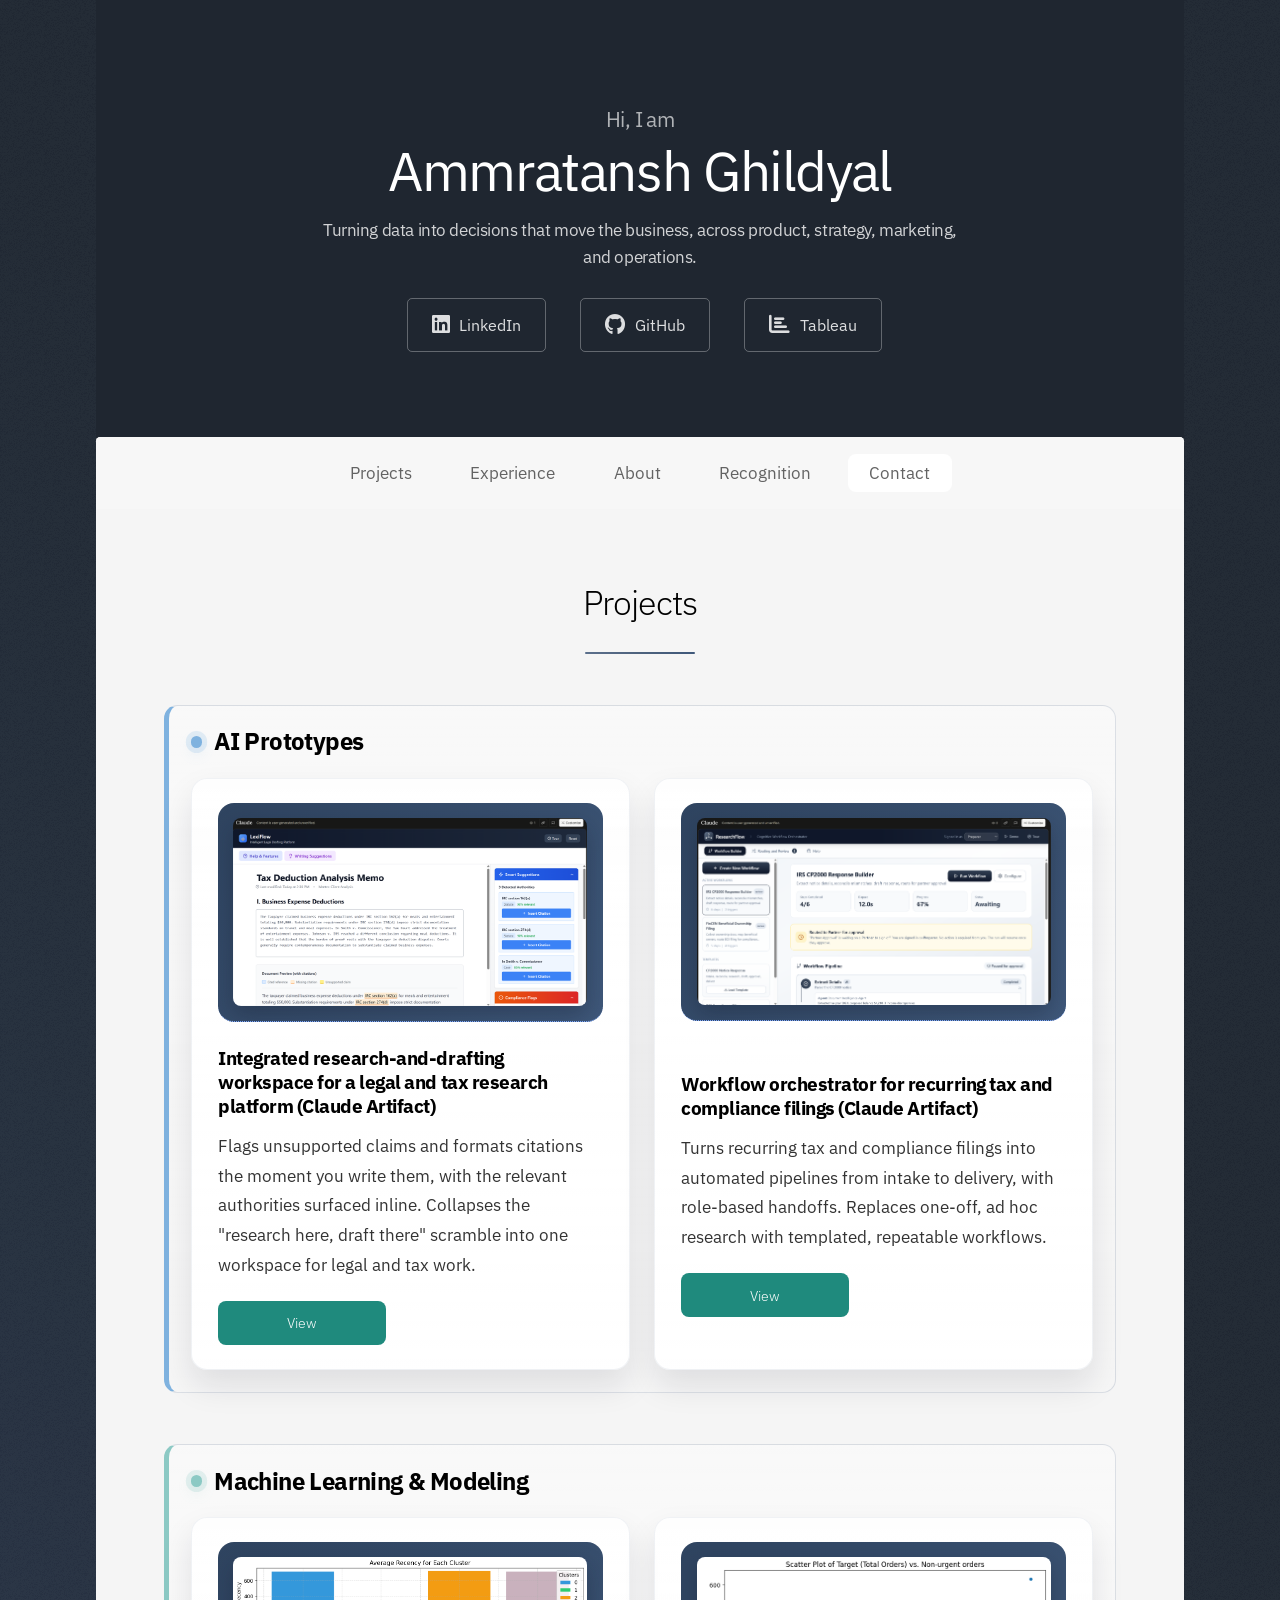
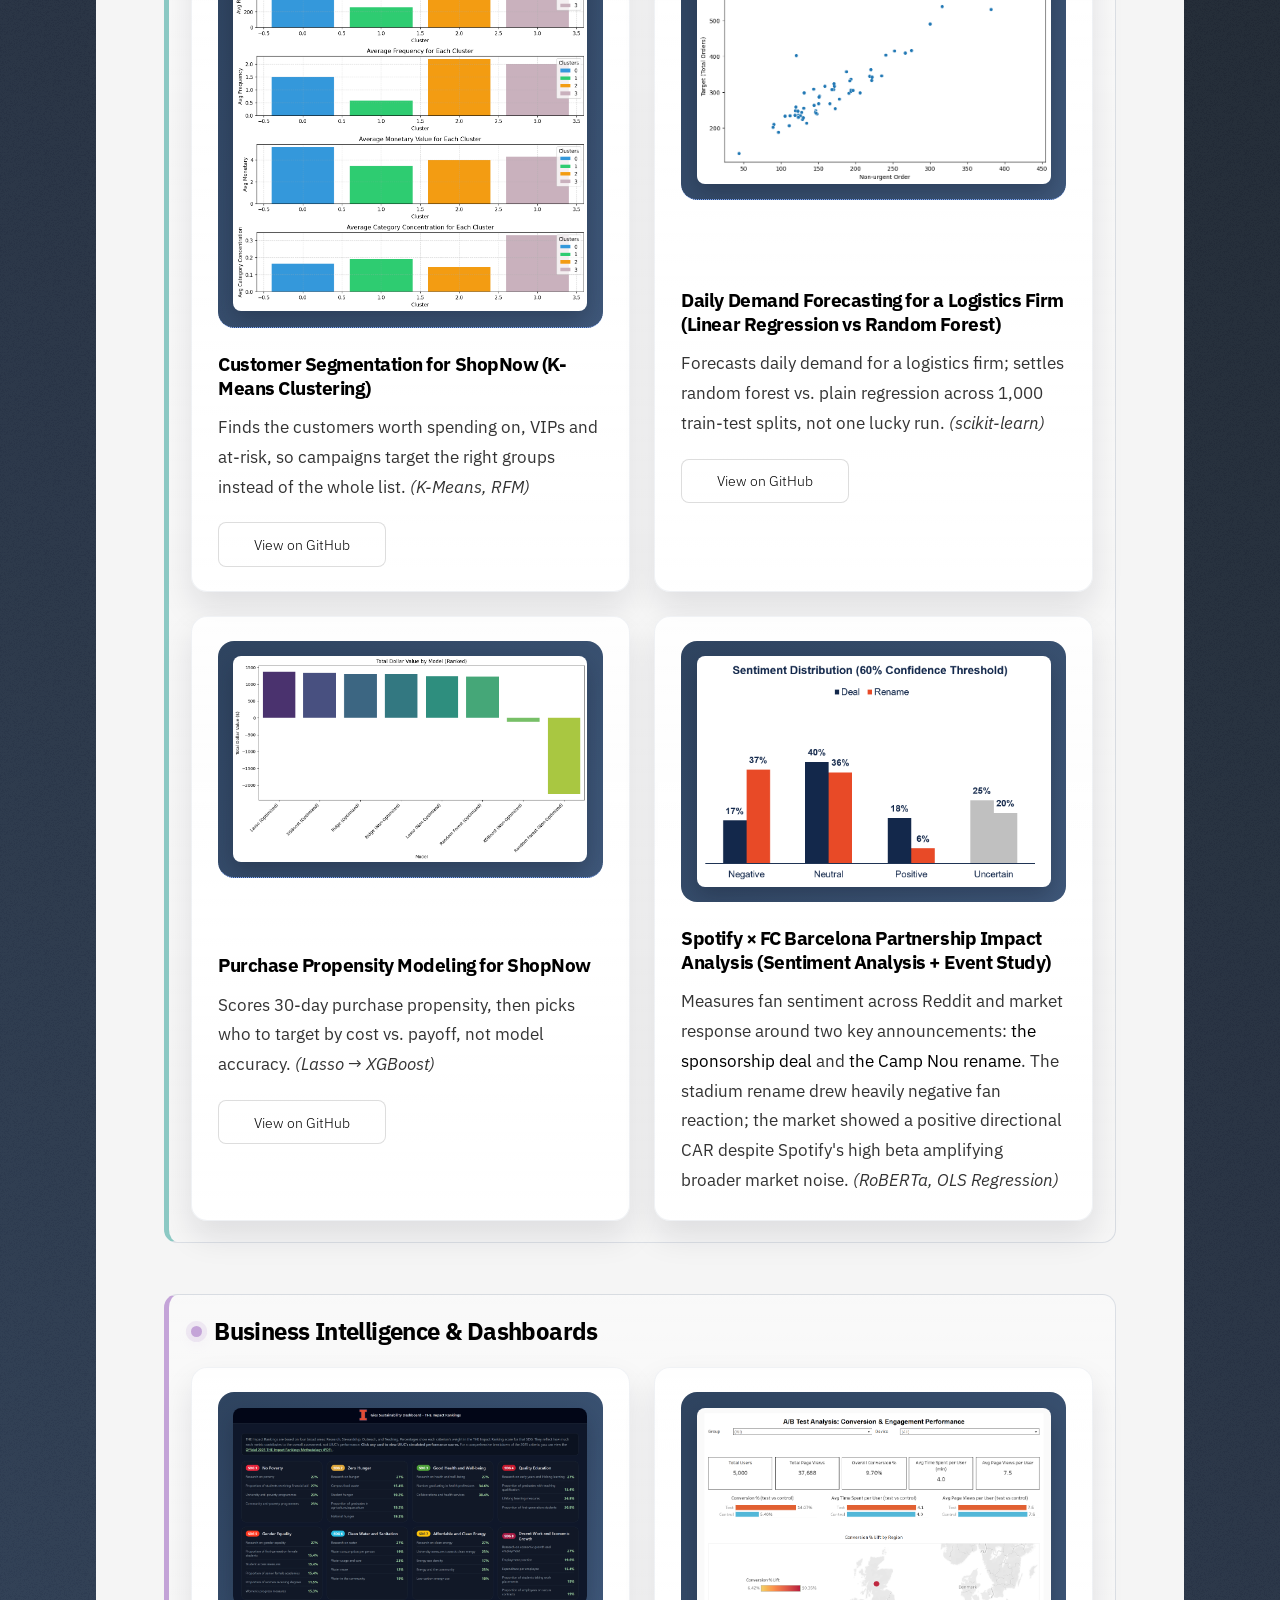
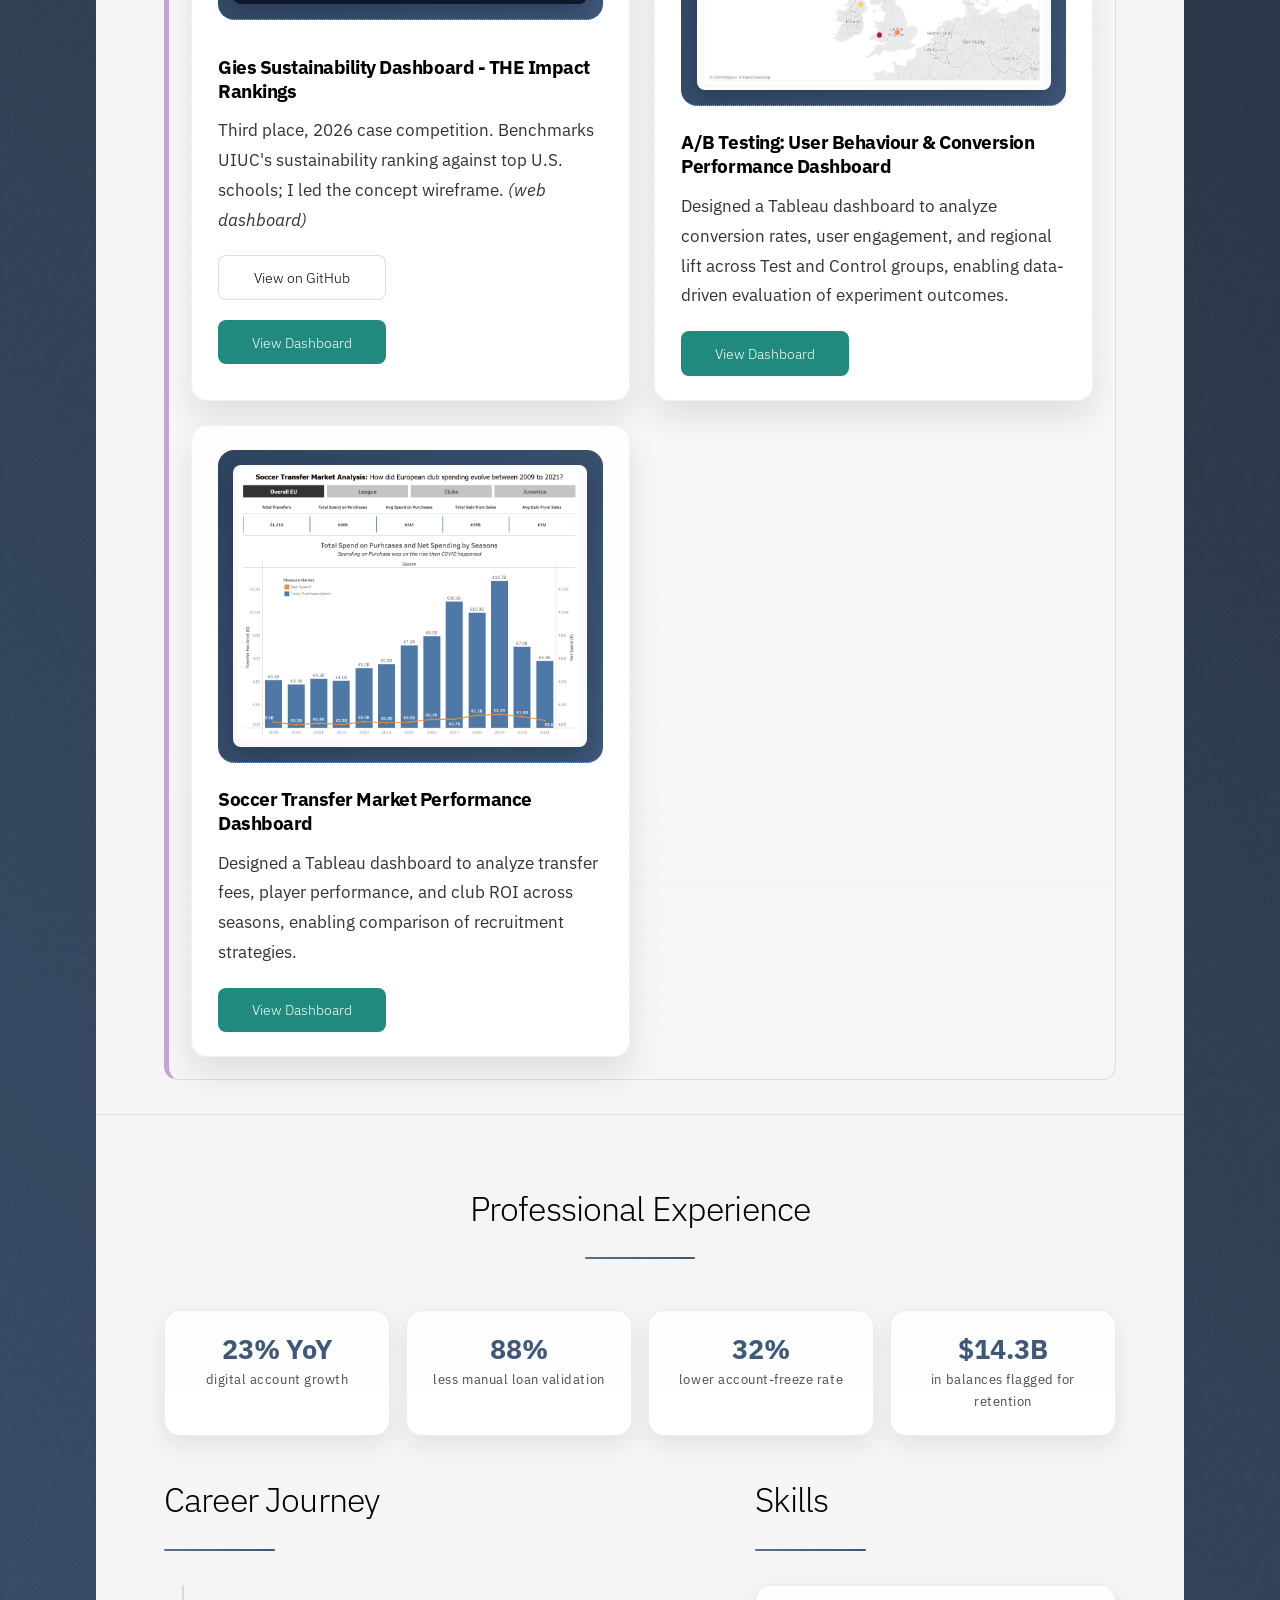
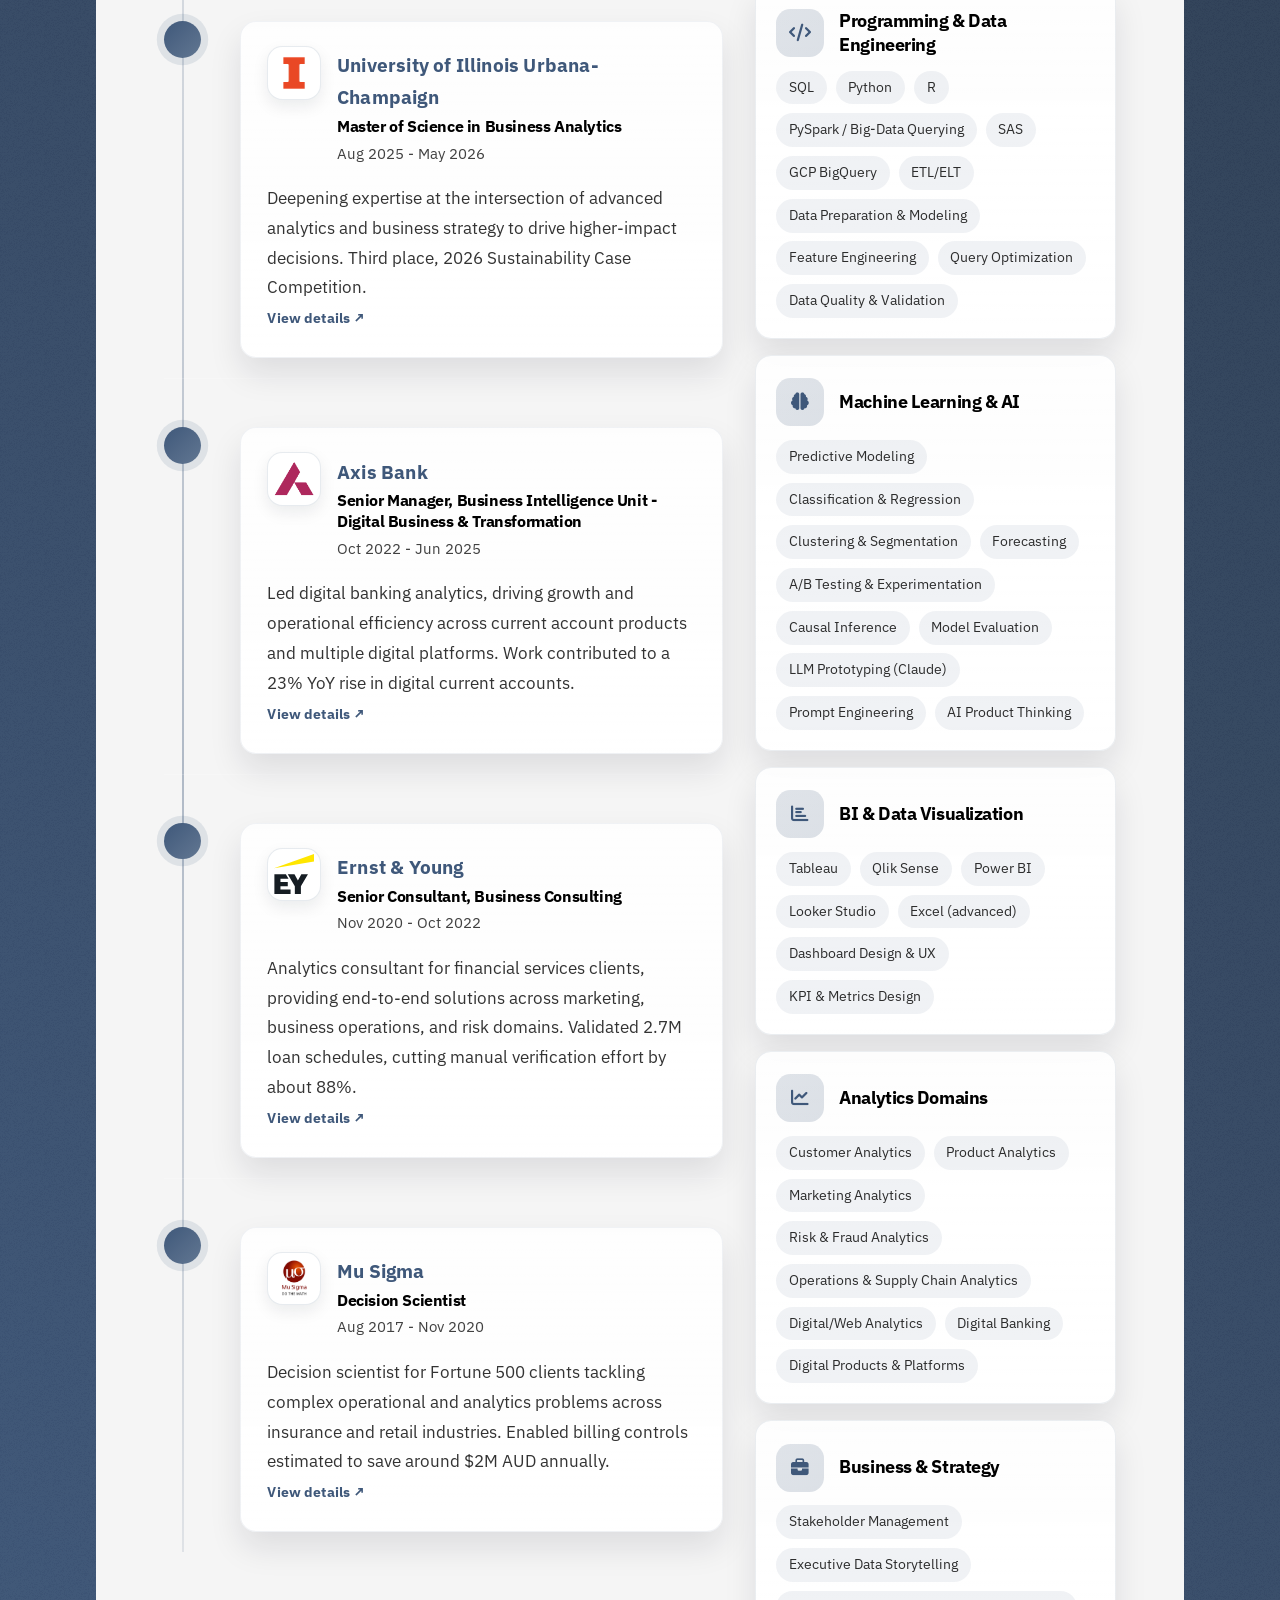
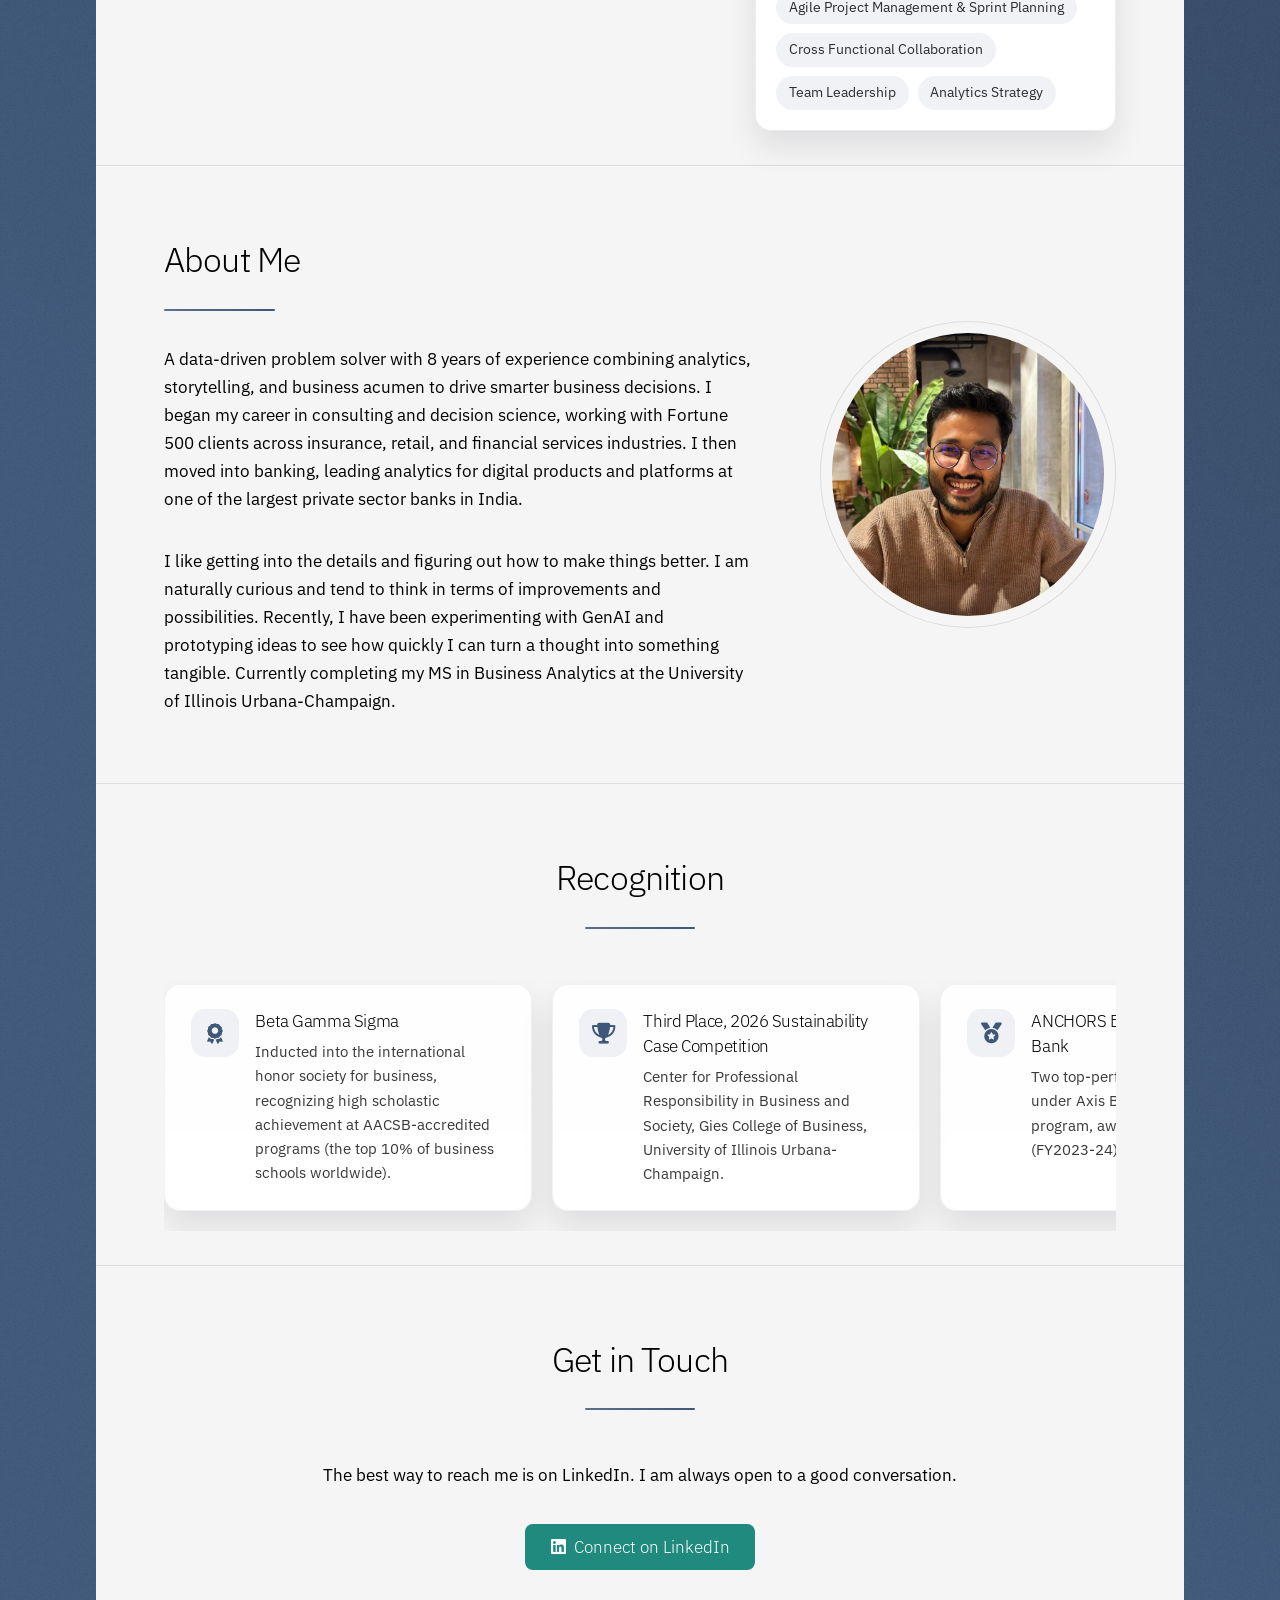
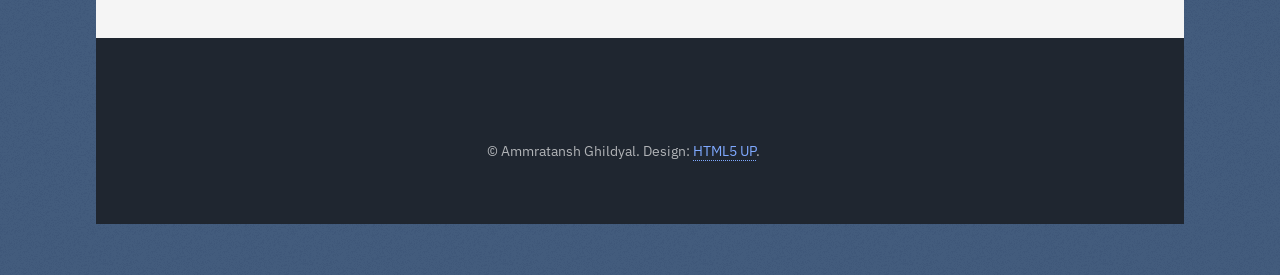
==== commit 292a7cf4: "Add Spotify partnership ML project" ====
--- a/index.html
+++ b/index.html
@@ -579,12 +579,12 @@
 			}
 			a.featured-work-thumbnail { text-decoration: none; }
 			#projects .featured-work-meta h3 a {
-				border-bottom: 1px solid rgba(63, 88, 122, 0.32);
+				border-bottom: 0;
 				color: inherit;
 				text-decoration: none;
 			}
 			#projects .featured-work-meta h3 a:hover {
-				border-bottom-color: #3f587a;
+				border-bottom: 0;
 				color: #3f587a;
 			}
 			#projects > header.major {
@@ -631,17 +631,63 @@
 				text-transform: uppercase;
 			}
 			.project-category {
-				margin-top: 2.25rem;
+				position: relative;
+				margin-top: 3.2rem;
+				padding: 1.35rem;
+				border: 1px solid rgba(63, 88, 122, 0.16);
+				border-left: 0.35rem solid var(--project-category-accent, #3f587a);
+				border-radius: 0.85rem;
+				background: linear-gradient(180deg, rgba(255, 255, 255, 0.42), rgba(255, 255, 255, 0.12));
 				text-align: left;
 			}
 			.project-category:first-of-type {
 				margin-top: 0;
 			}
+			.project-category:nth-of-type(1) {
+				--project-category-color: #315f8f;
+				--project-category-accent: #7fb2df;
+				--project-category-glow: rgba(127, 178, 223, 0.20);
+			}
+			.project-category:nth-of-type(2) {
+				--project-category-color: #2f7a73;
+				--project-category-accent: #8cc9c4;
+				--project-category-glow: rgba(140, 201, 196, 0.22);
+			}
+			.project-category:nth-of-type(3) {
+				--project-category-color: #74518d;
+				--project-category-accent: #c4a4d8;
+				--project-category-glow: rgba(196, 164, 216, 0.20);
+			}
 			.project-category__heading {
-				margin: 0 0 1rem 0;
-				color: #2f4460;
-				font-size: 1.2rem;
+				display: flex;
+				align-items: center;
+				gap: 0.75rem;
+				margin: 0 0 1.35rem 0;
+				color: var(--project-category-color, #3f587a);
+				font-size: 1.5rem;
 				font-weight: 700;
+				line-height: 1.2;
+			}
+			.project-category__heading:before {
+				content: "";
+				flex: 0 0 auto;
+				width: 0.72rem;
+				height: 0.72rem;
+				border-radius: 50%;
+				background: var(--project-category-accent, #8cc9c4);
+				box-shadow:
+					0 0 0 0.32rem var(--project-category-glow, rgba(140, 201, 196, 0.20)),
+					0 0.35rem 0.85rem var(--project-category-glow, rgba(140, 201, 196, 0.20));
+			}
+			@media screen and (max-width: 736px) {
+				.project-category {
+					margin-top: 2.2rem;
+					padding: 1.05rem;
+					border-radius: 0.7rem;
+				}
+				.project-category__heading {
+					font-size: 1.25rem;
+				}
 			}
 			.featured-work-meta .button {
 				align-self: flex-start;
@@ -707,7 +753,7 @@
 											<img src="images/Lexiflow.png" alt="LexiFlow prototype thumbnail" />
 										</a>
 										<div class="featured-work-meta">
-											<h3><a href="https://claude.ai/public/artifacts/ebf83e64-754f-4691-ad1e-76fb030b43e2" target="_blank" rel="noopener noreferrer">Integrated research-and-drafting workspace for a legal and tax research platform (Claude Prototype)</a></h3>
+											<h3><a href="https://claude.ai/public/artifacts/ebf83e64-754f-4691-ad1e-76fb030b43e2" target="_blank" rel="noopener noreferrer">Integrated research-and-drafting workspace for a legal and tax research platform (Claude Artifact)</a></h3>
 											<p>Flags unsupported claims and formats citations the moment you write them, with the relevant authorities surfaced inline. Collapses the "research here, draft there" scramble into one workspace for legal and tax work.</p>
 											<a class="button small primary" href="https://claude.ai/public/artifacts/ebf83e64-754f-4691-ad1e-76fb030b43e2" target="_blank" rel="noopener noreferrer">View</a>
 										</div>
@@ -717,7 +763,7 @@
 											<img src="images/Researchflow.png" alt="ResearchFlow prototype thumbnail" />
 										</a>
 										<div class="featured-work-meta">
-											<h3><a href="https://claude.ai/public/artifacts/baacf2c8-becf-4254-8749-ca491ba4ee12" target="_blank" rel="noopener noreferrer">Workflow orchestrator for recurring tax and compliance filings (Claude Prototype)</a></h3>
+											<h3><a href="https://claude.ai/public/artifacts/baacf2c8-becf-4254-8749-ca491ba4ee12" target="_blank" rel="noopener noreferrer">Workflow orchestrator for recurring tax and compliance filings (Claude Artifact)</a></h3>
 											<p>Turns recurring tax and compliance filings into automated pipelines from intake to delivery, with role-based handoffs. Replaces one-off, ad hoc research with templated, repeatable workflows.</p>
 											<a class="button small primary" href="https://claude.ai/public/artifacts/baacf2c8-becf-4254-8749-ca491ba4ee12" target="_blank" rel="noopener noreferrer">View</a>
 										</div>
@@ -756,6 +802,15 @@
 											<h3><a href="https://github.com/Aghil-hub/Purchase-propensity-model" target="_blank" rel="noopener noreferrer">Purchase Propensity Modeling for ShopNow</a></h3>
 											<p>Scores 30-day purchase propensity, then picks who to target by cost vs. payoff, not model accuracy. <em>(Lasso &rarr; XGBoost)</em></p>
 											<a class="button small" href="https://github.com/Aghil-hub/Purchase-propensity-model" target="_blank" rel="noopener noreferrer">View on GitHub</a>
+										</div>
+									</div>
+									<div class="featured-work-card">
+										<div class="featured-work-thumbnail">
+											<img src="images/projects/sentiment_distribution.png" alt="Spotify and FC Barcelona sentiment distribution preview" />
+										</div>
+										<div class="featured-work-meta">
+											<h3>Spotify &times; FC Barcelona Partnership Impact Analysis (Sentiment Analysis + Event Study)</h3>
+											<p>Measures fan sentiment across Reddit and market response around two key announcements: <strong>the sponsorship deal</strong> and <strong>the Camp Nou rename</strong>. The stadium rename drew heavily negative fan reaction; the market showed a positive directional CAR despite Spotify's high beta amplifying broader market noise. <em>(RoBERTa, OLS Regression)</em></p>
 										</div>
 									</div>
 								</div>
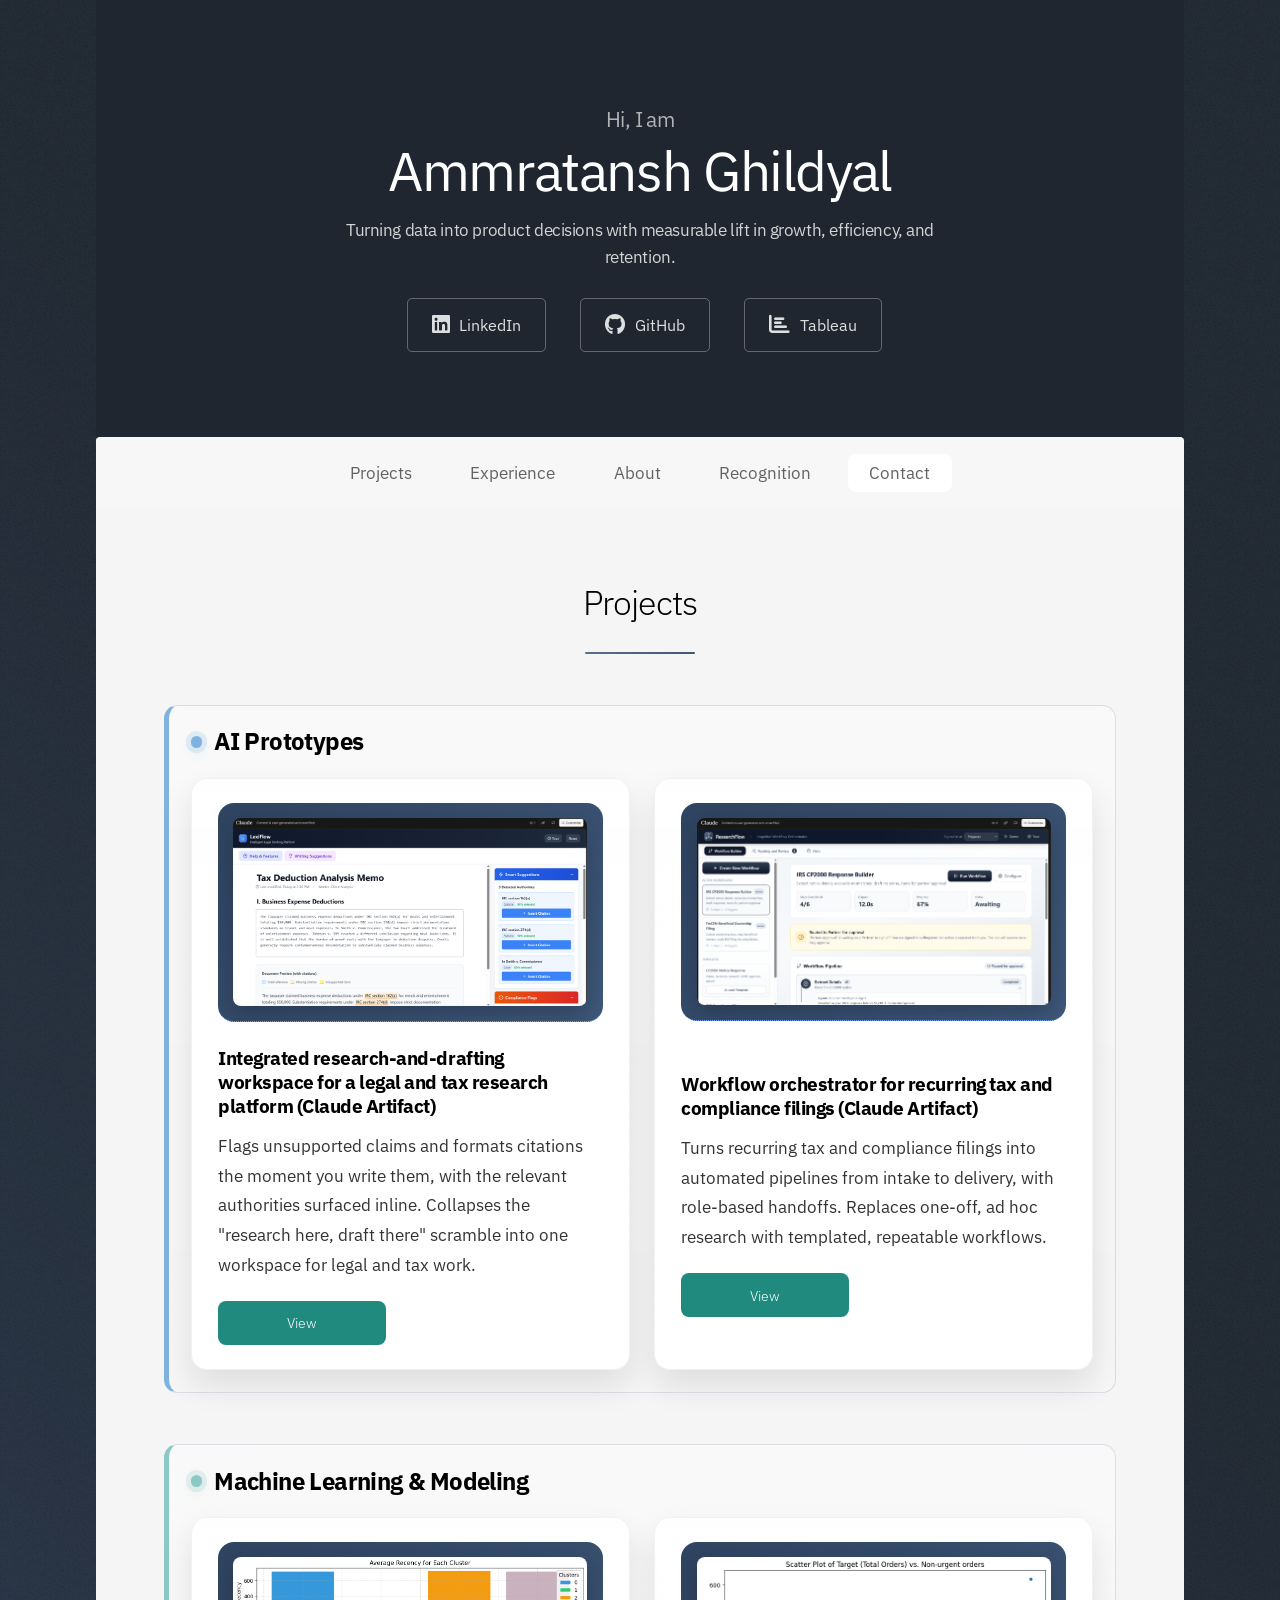
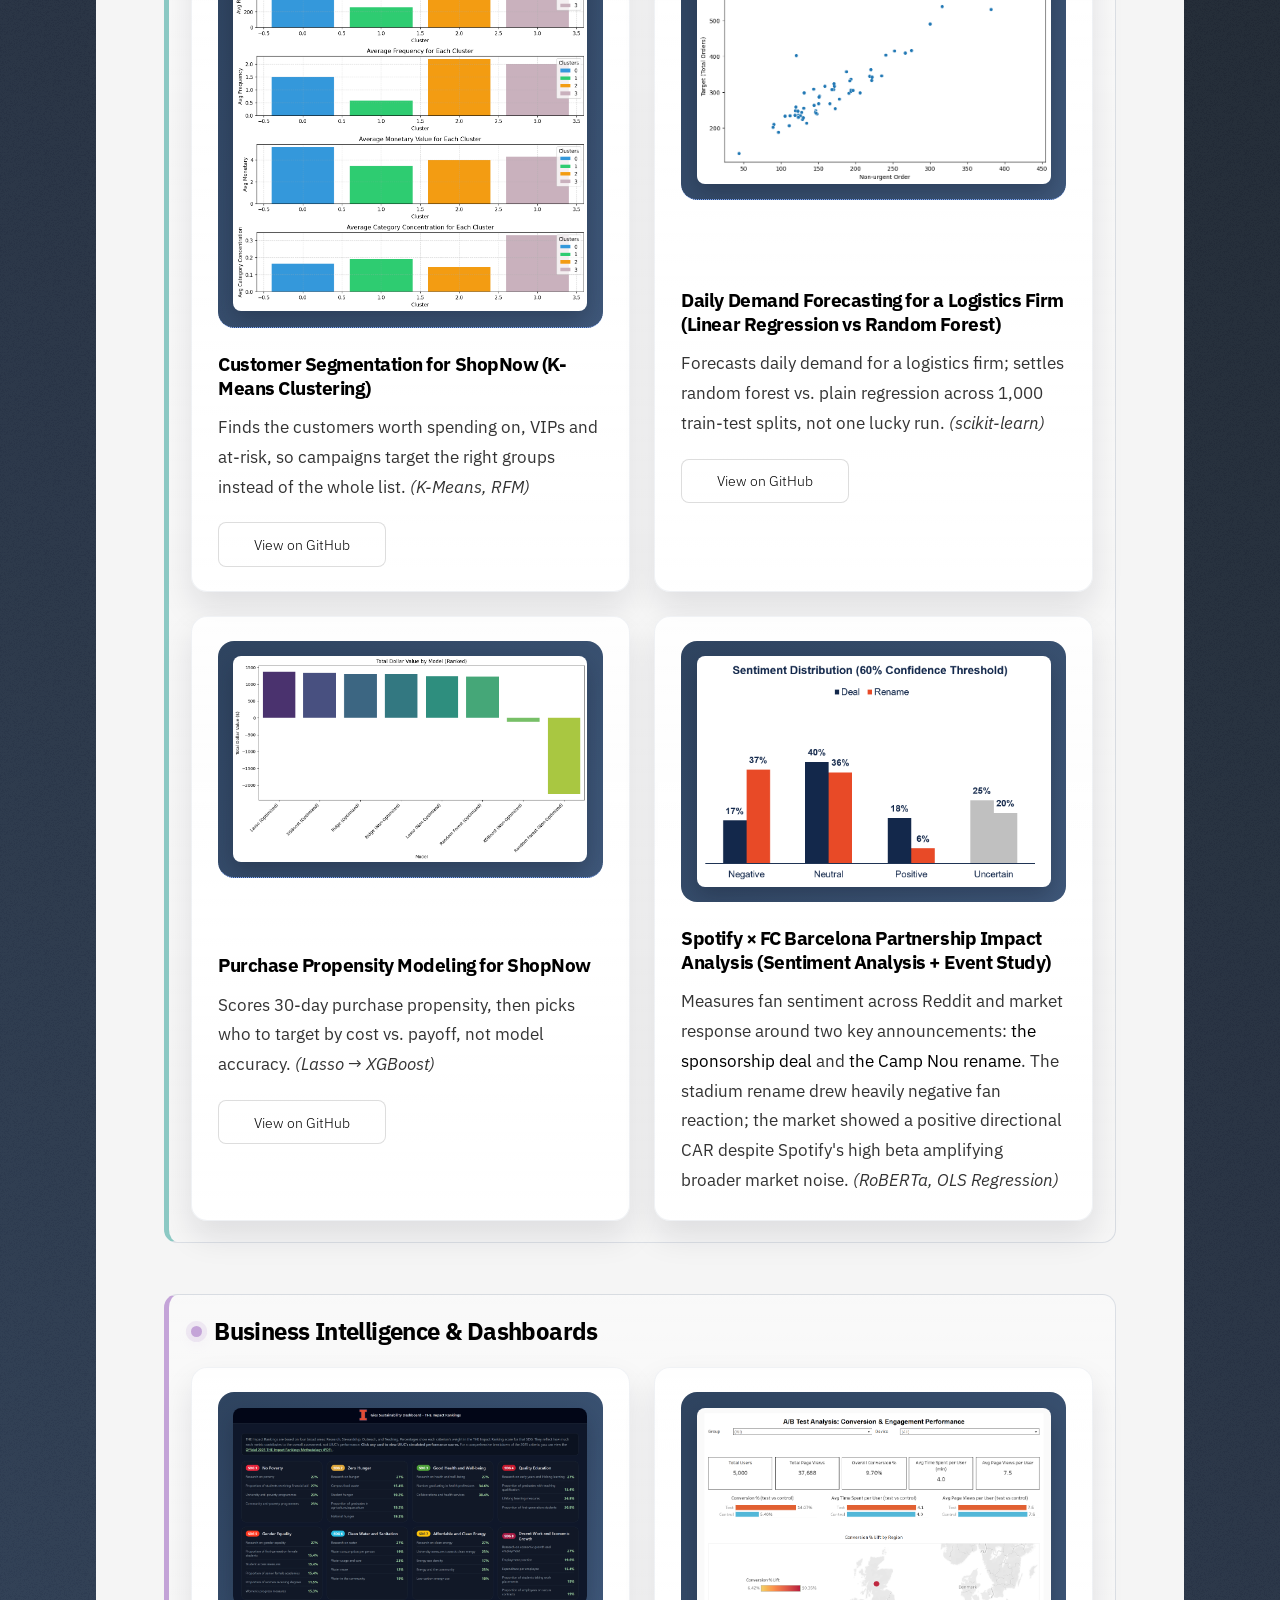
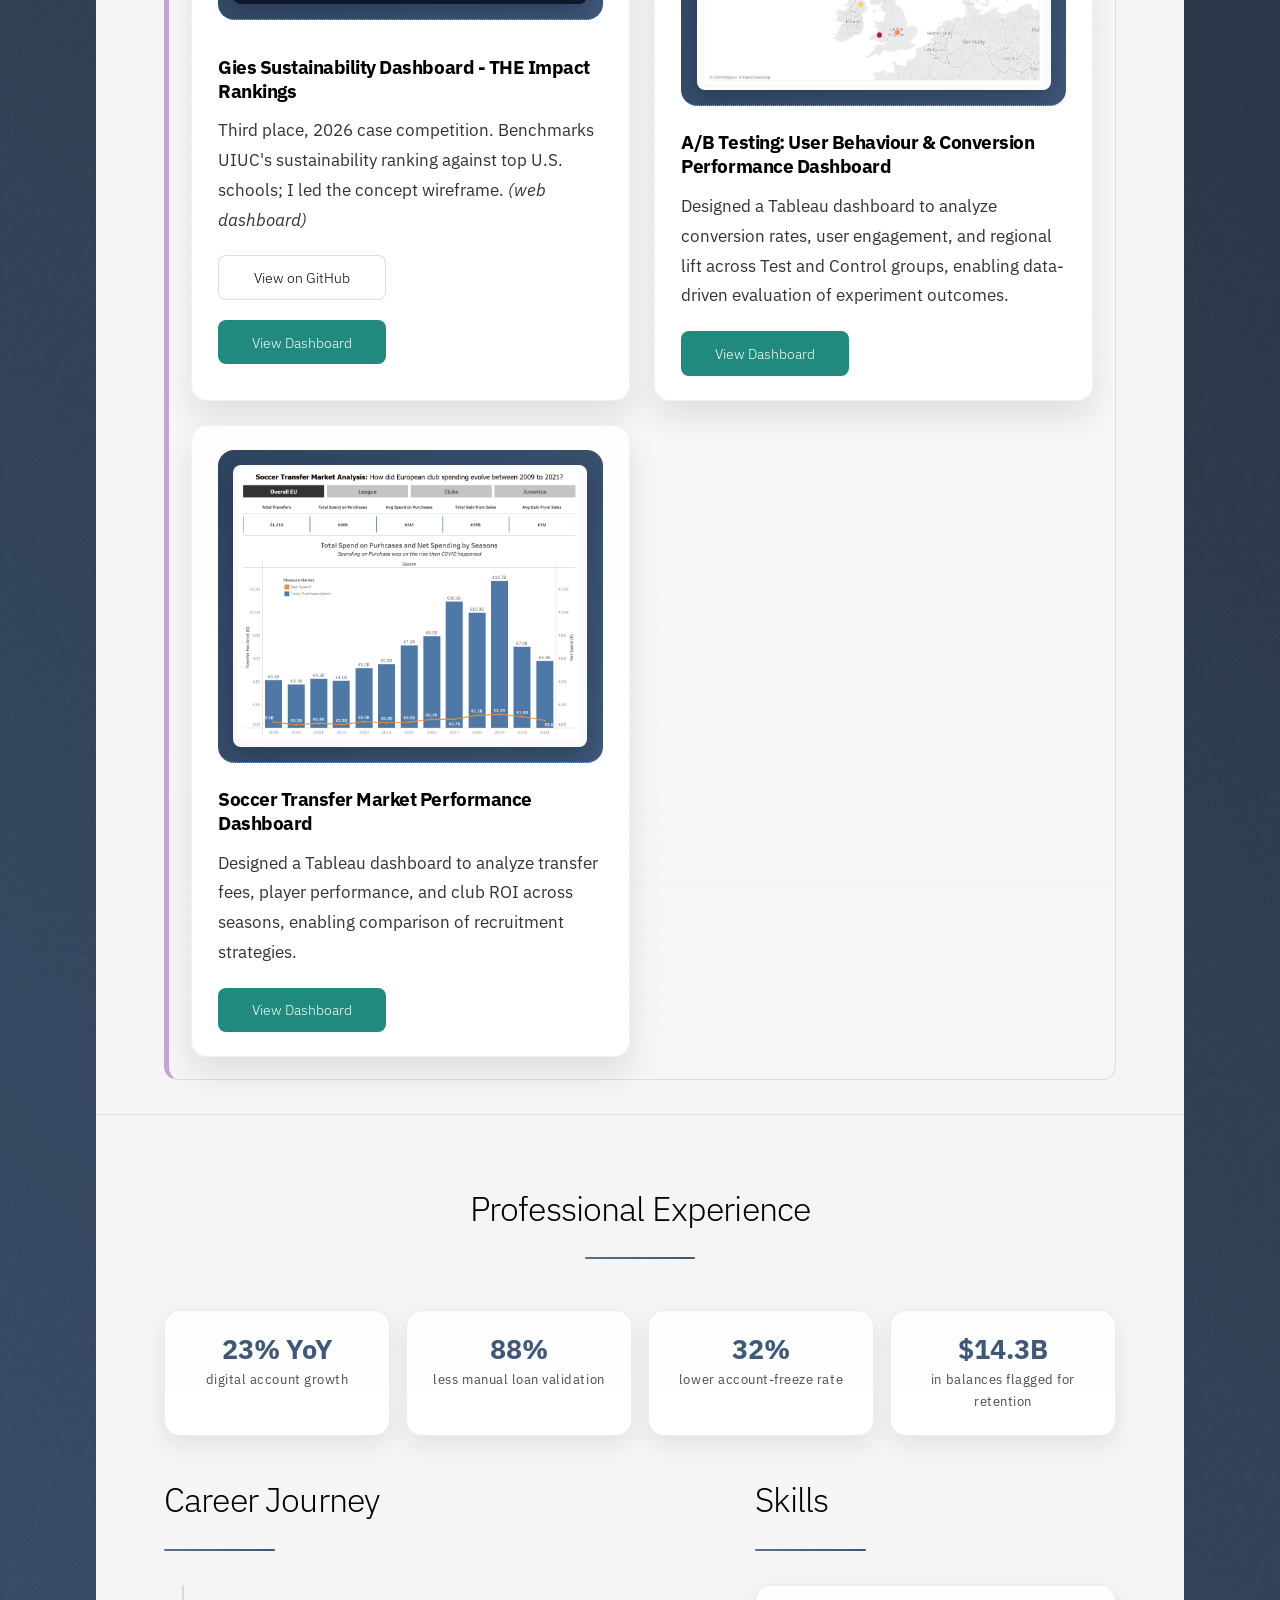
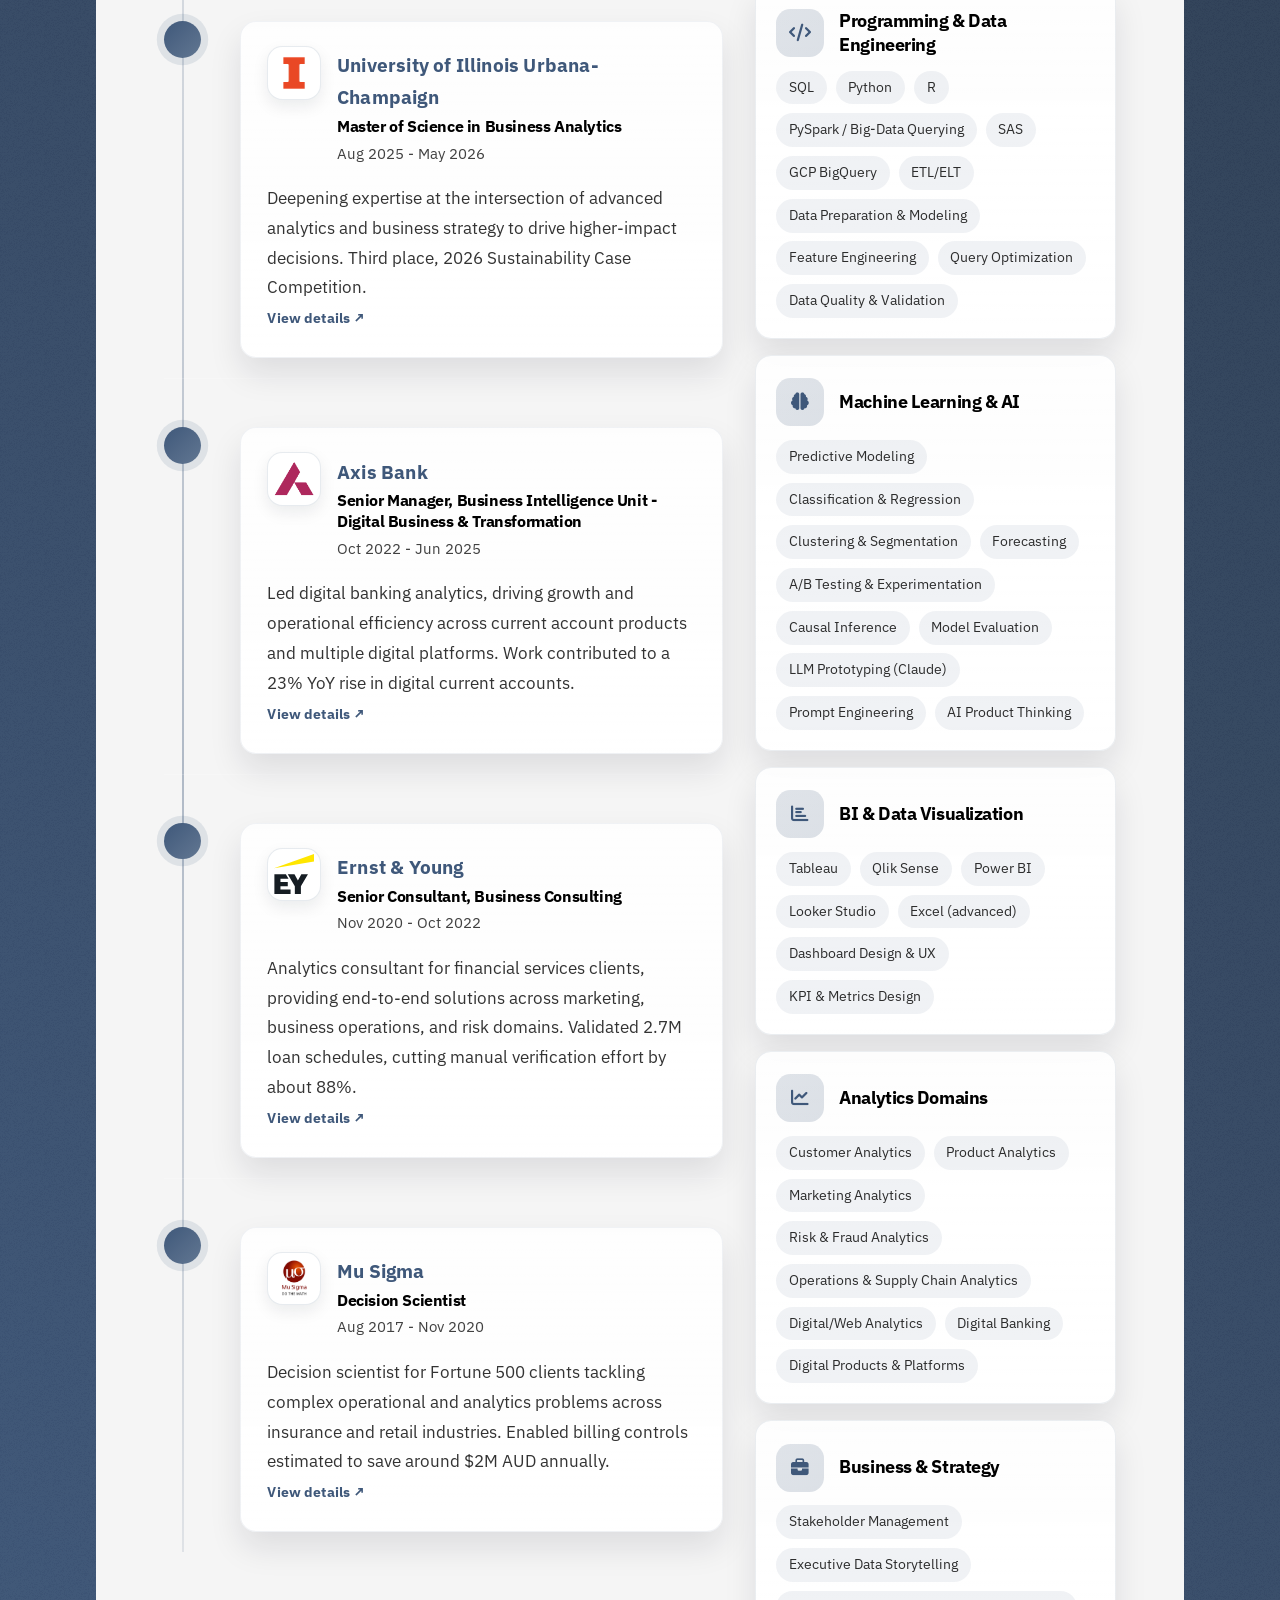
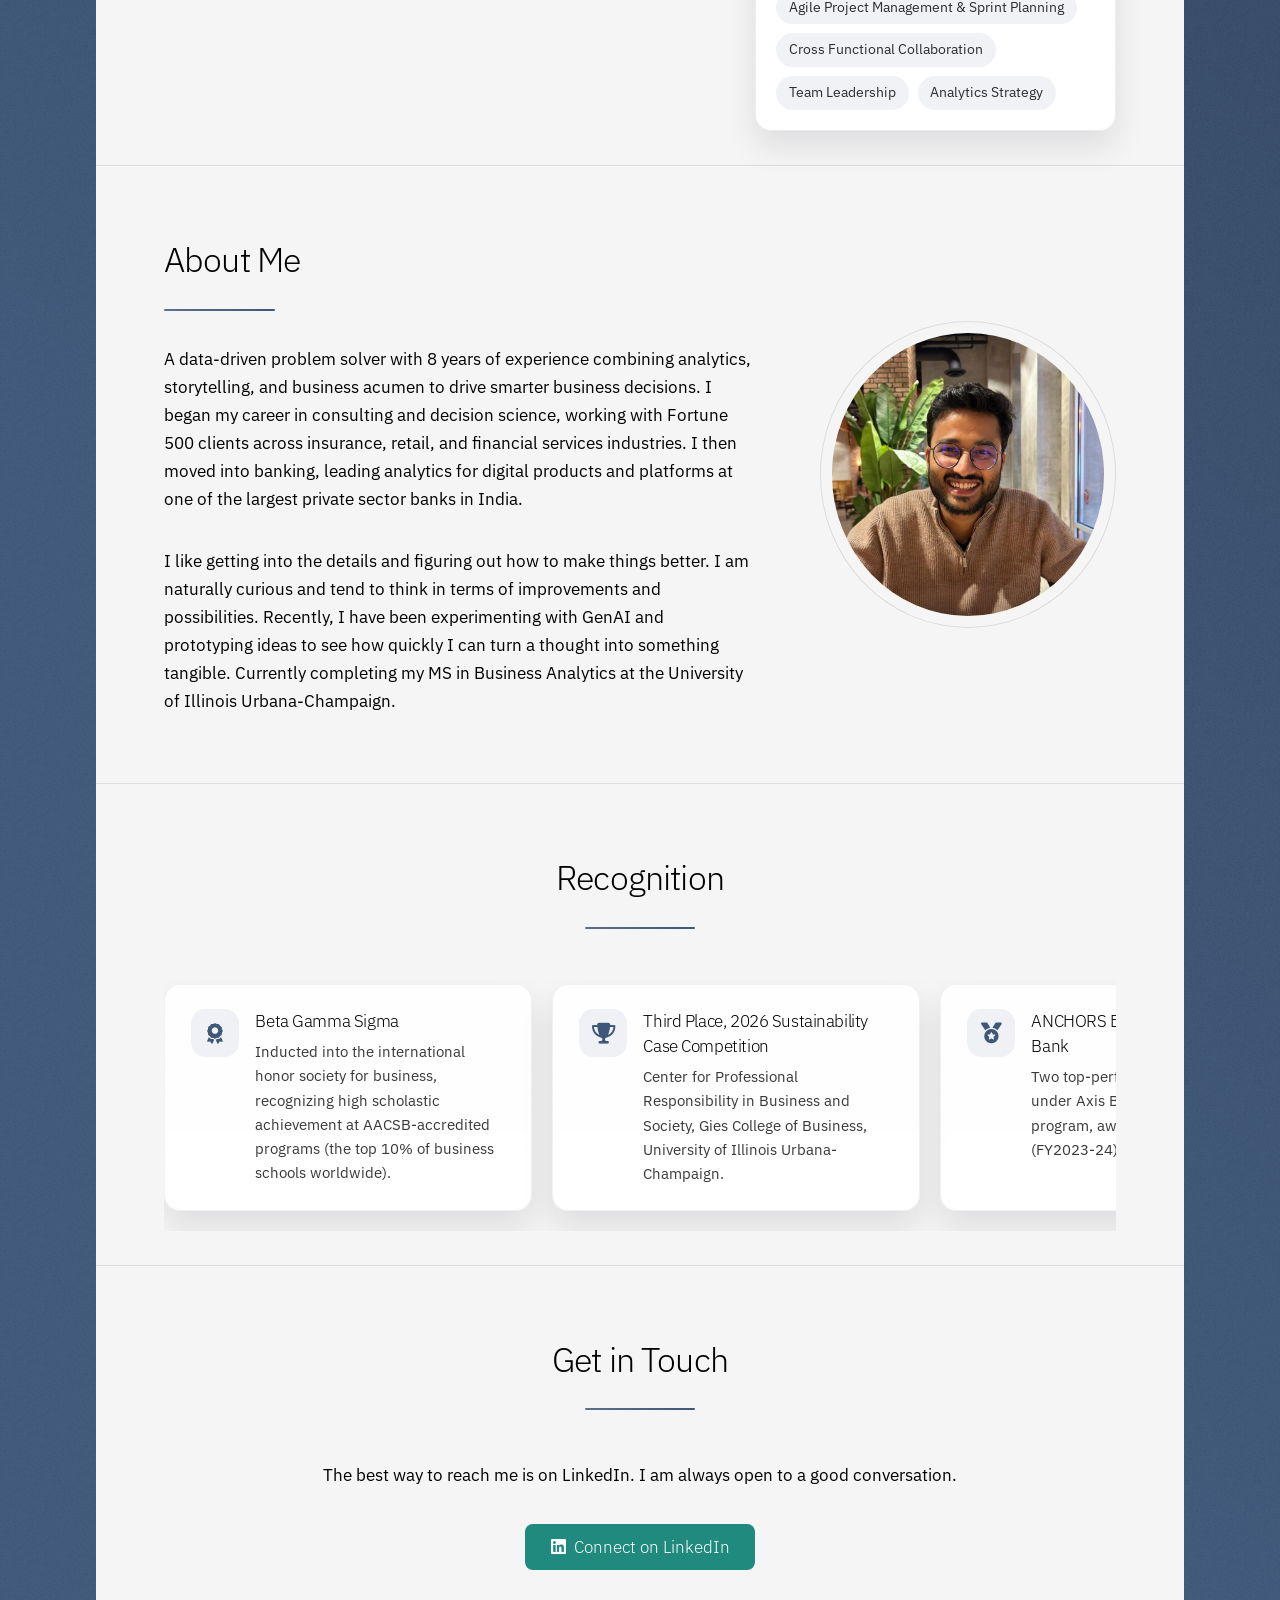
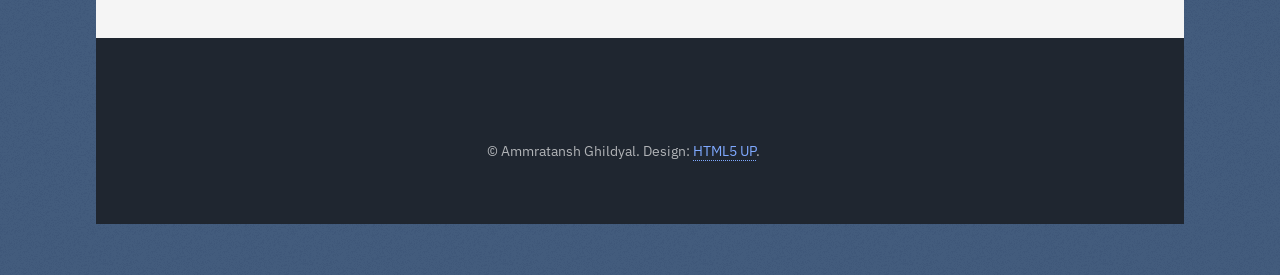
==== commit 0856ba75: "Update hero subheading" ====
--- a/index.html
+++ b/index.html
@@ -718,7 +718,7 @@
 					<header id="header" class="alt">
 						<p>Hi, I am</p>
 						<h1><strong>Ammratansh Ghildyal</strong></h1>
-						<p class="header-tagline">Turning data into decisions that move the business, across product, strategy, marketing, and operations.</p>
+						<p class="header-tagline">Turning data into product decisions with measurable lift in growth, efficiency, and retention.</p>
 						<ul class="social-boxes">
 							<li><a href="https://www.linkedin.com/in/ammratansh-ghildyal" target="_blank" rel="noopener noreferrer"><i class="fab fa-linkedin"></i> LinkedIn</a></li>
 							<li><a href="https://github.com/Aghil-hub" target="_blank" rel="noopener noreferrer"><i class="fab fa-github"></i> GitHub</a></li>
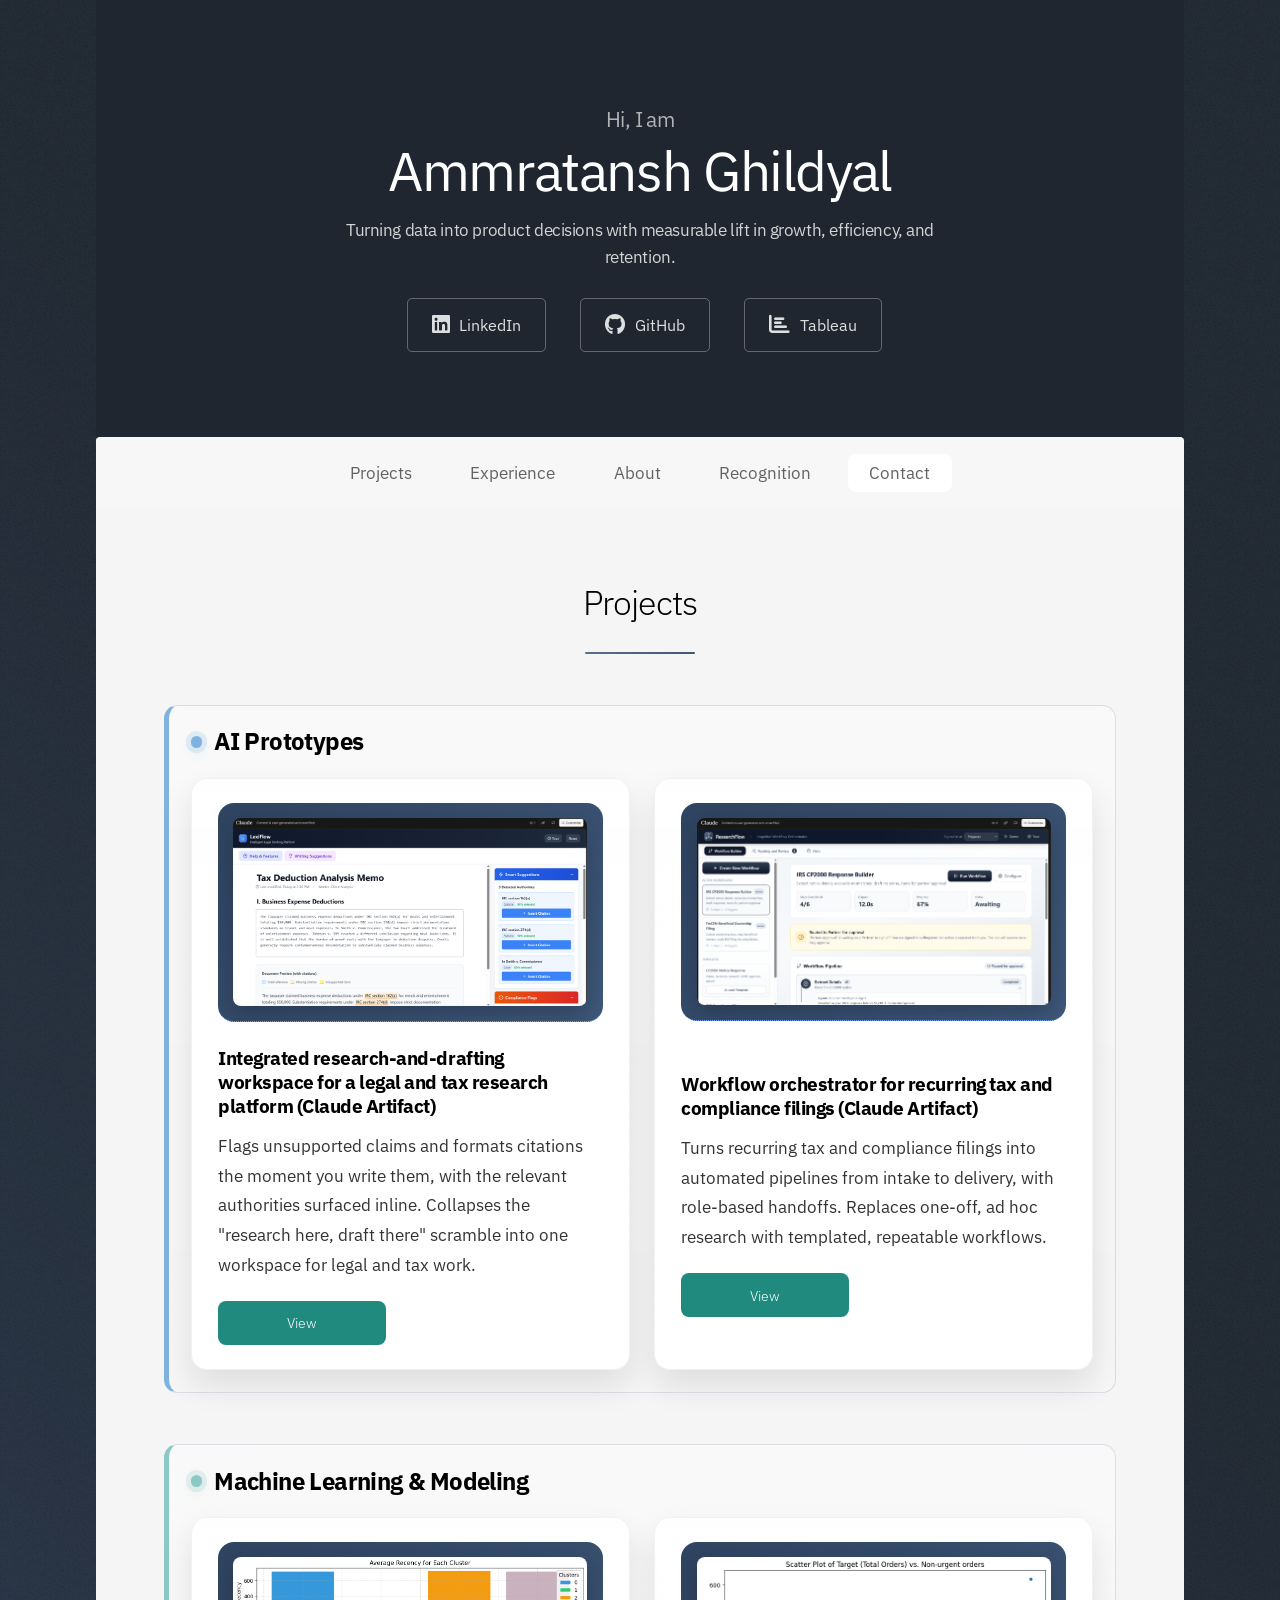
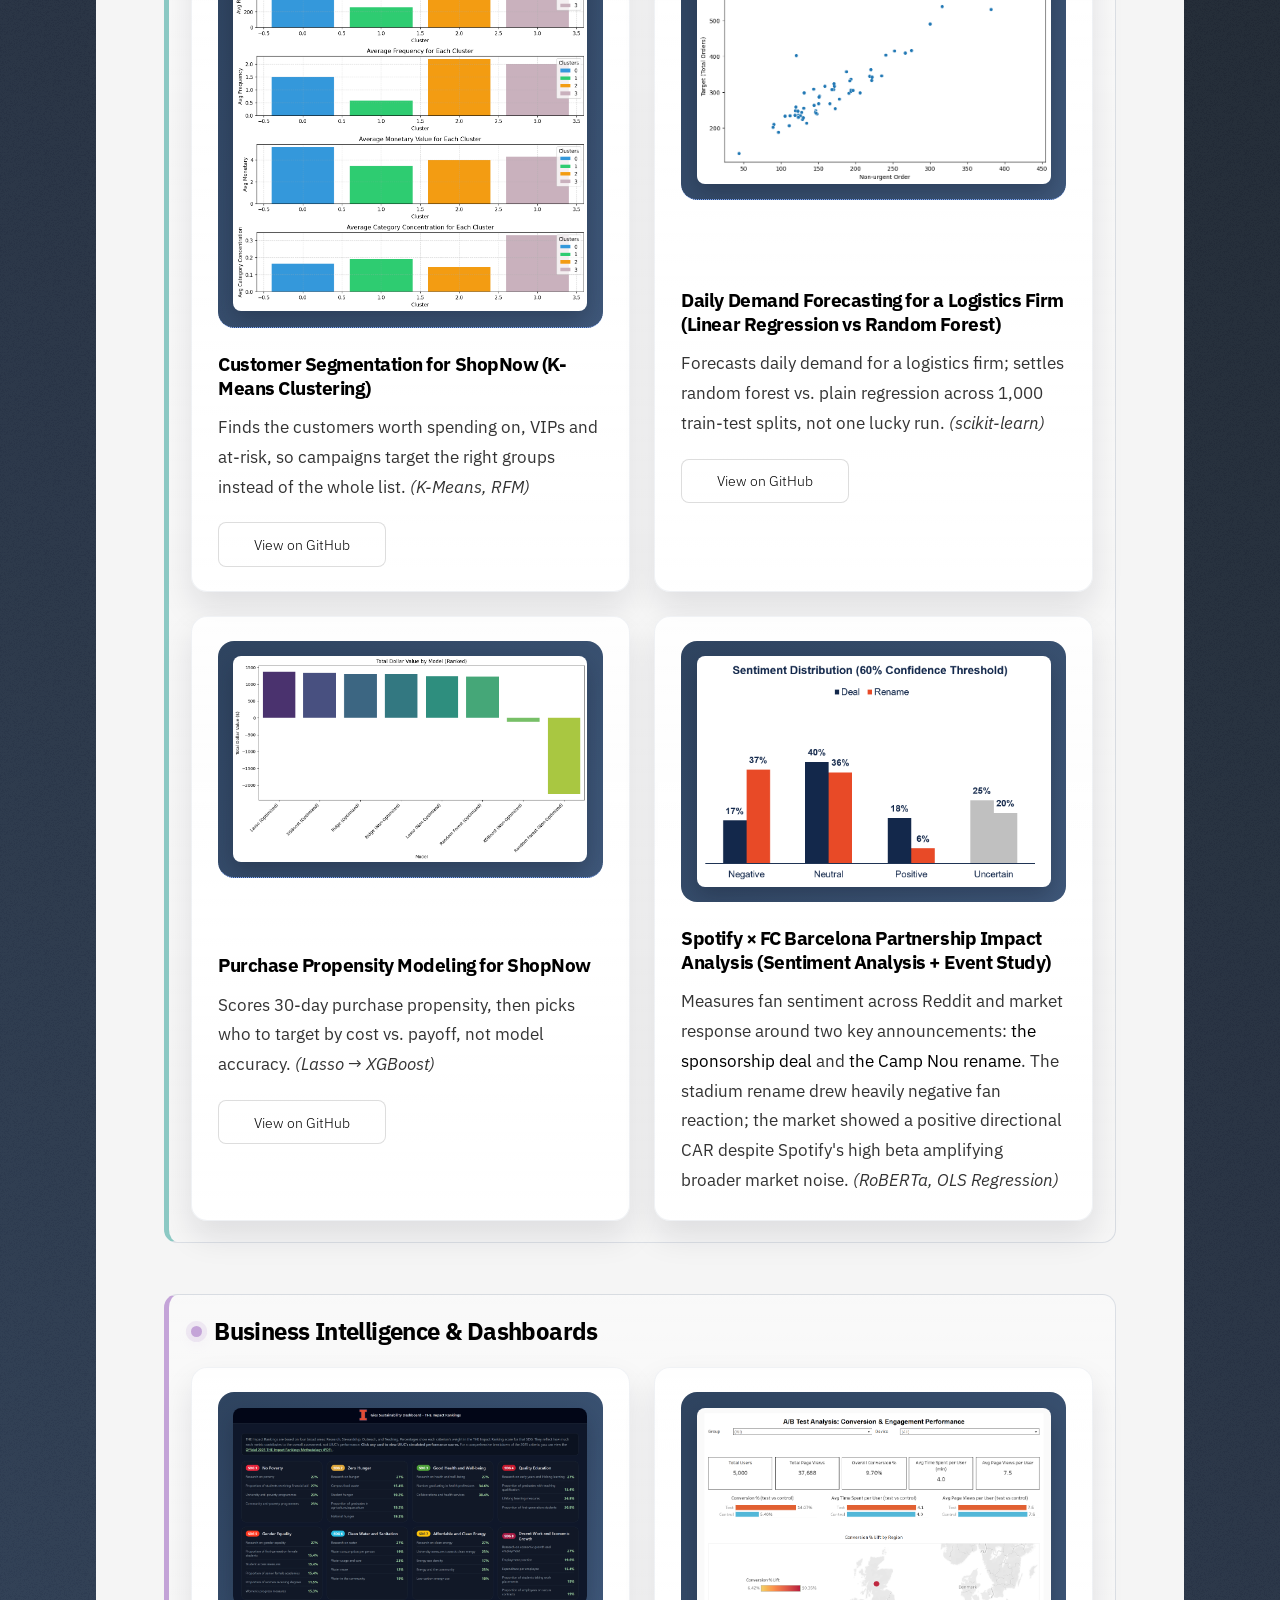
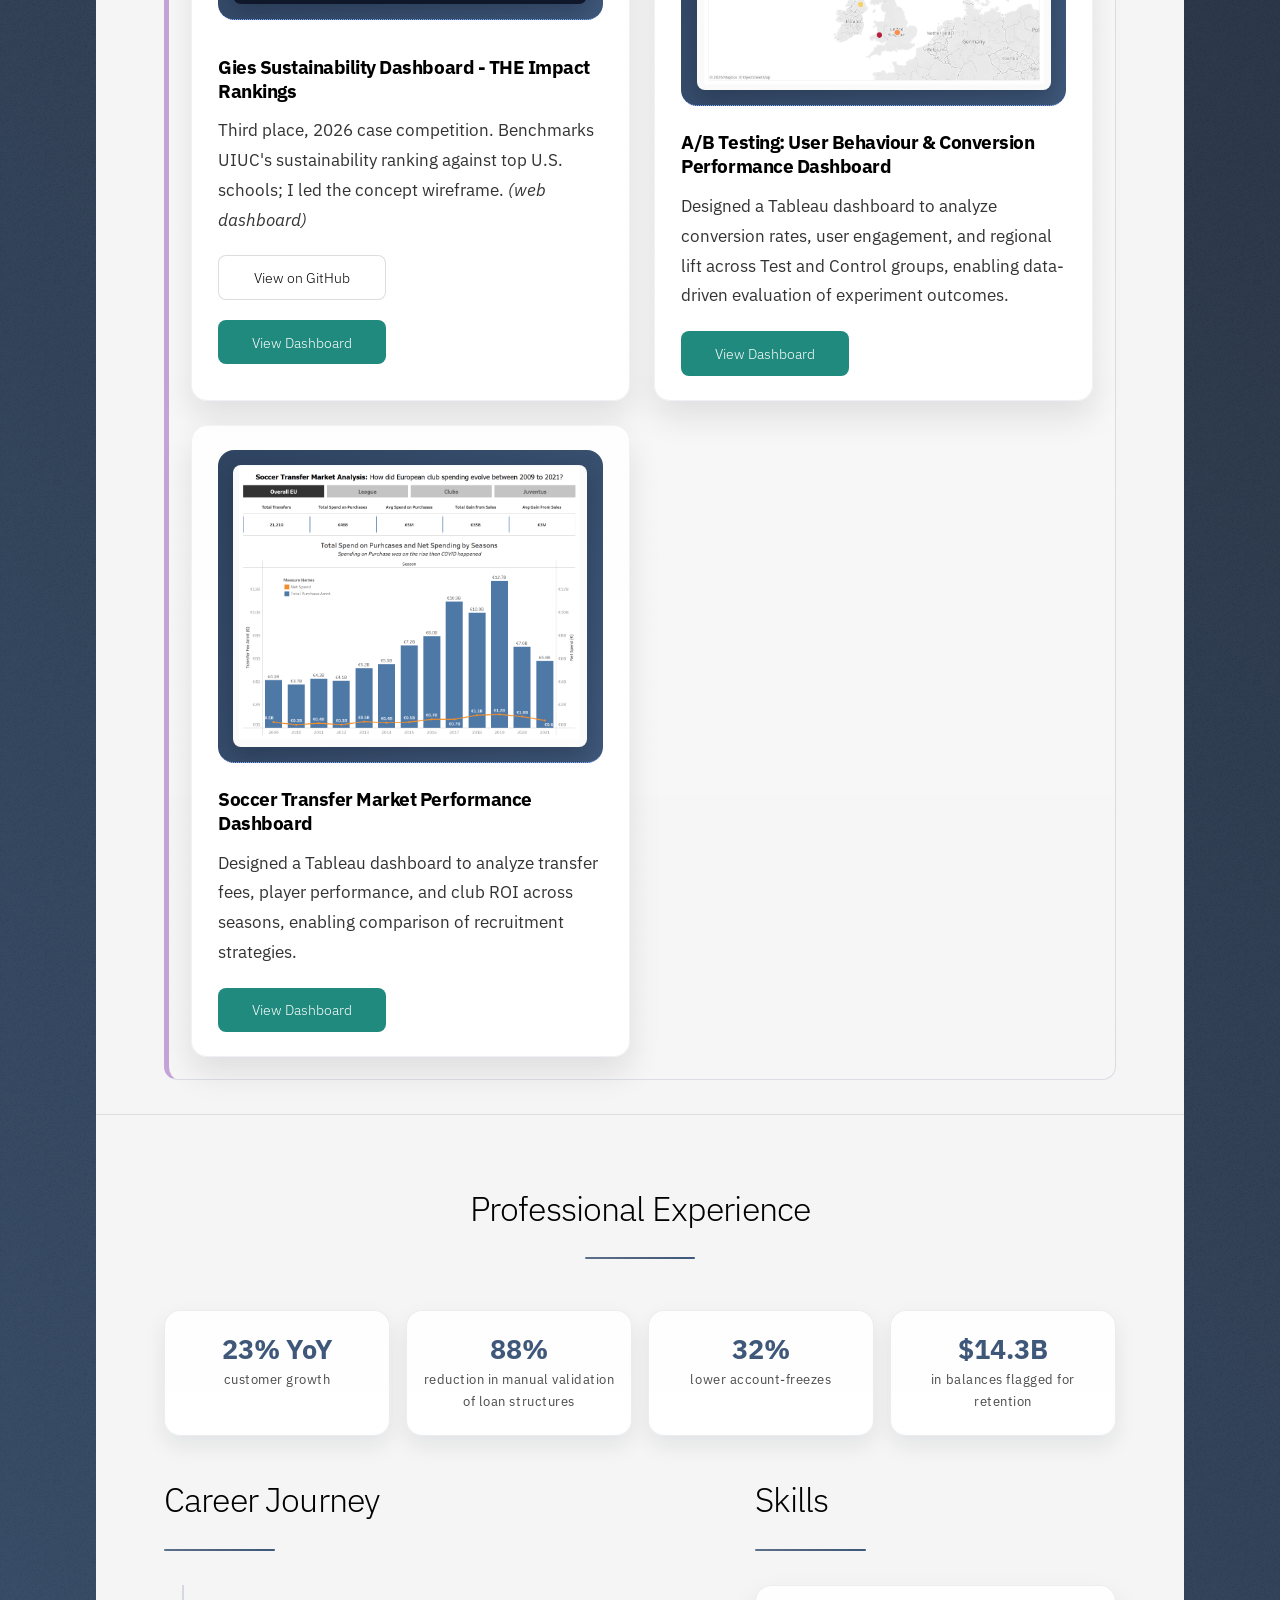
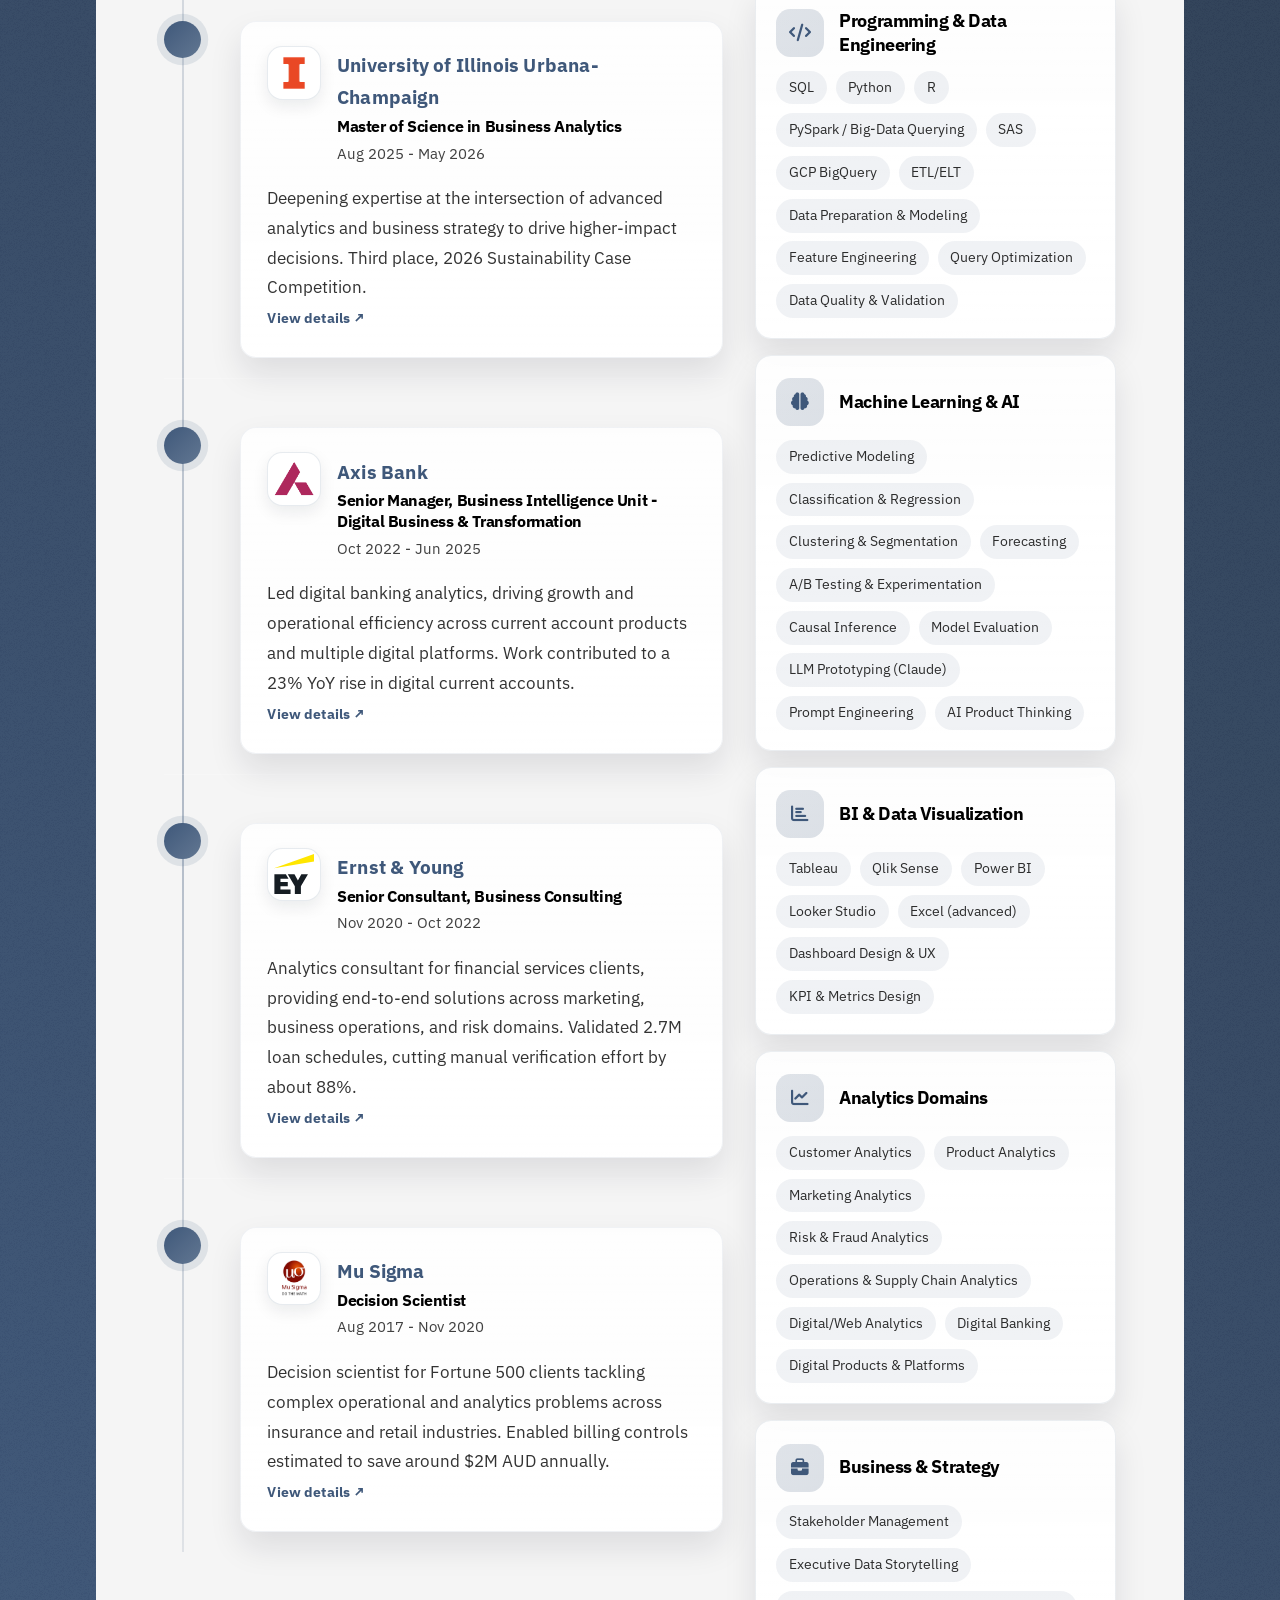
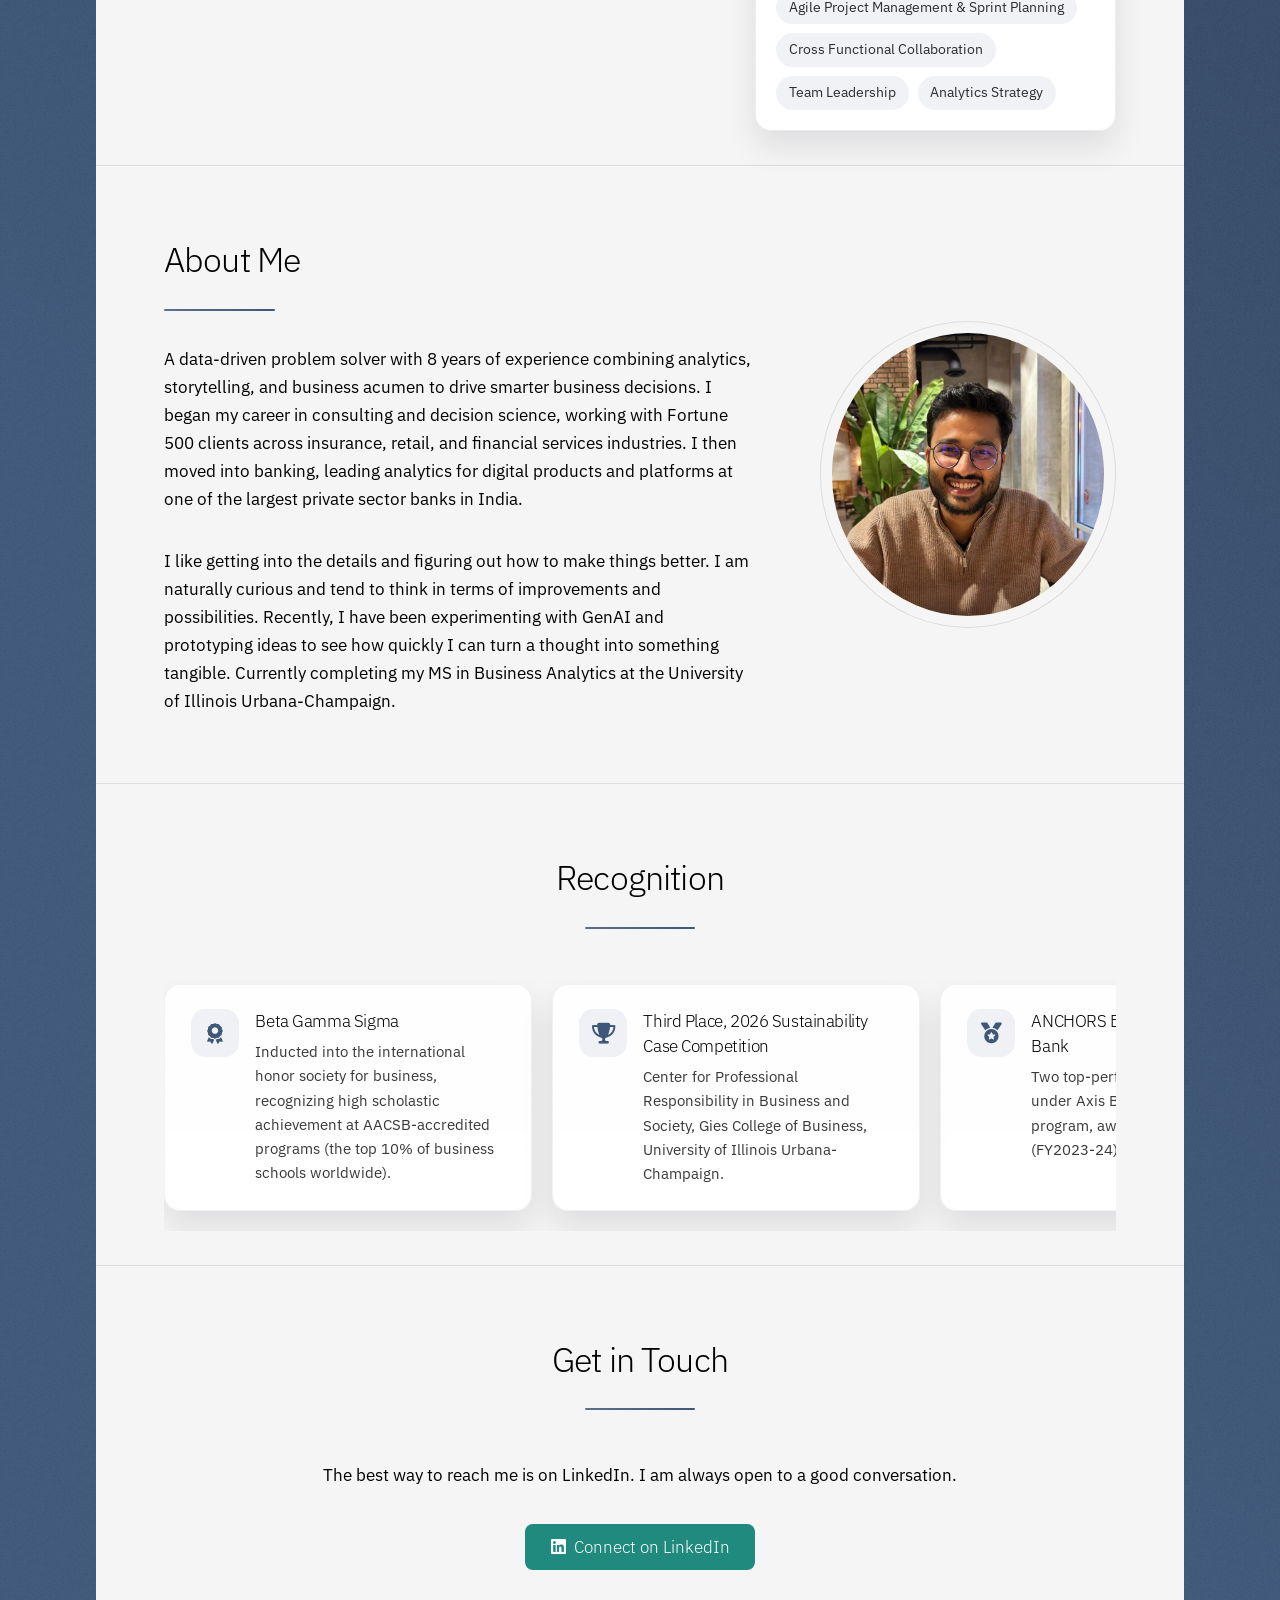
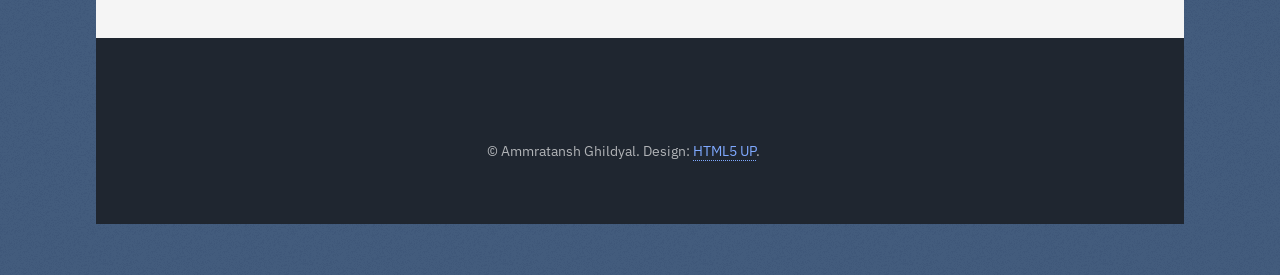
==== commit 66a01675: "Update website content and project assets" ====
--- a/index.html
+++ b/index.html
@@ -859,9 +859,9 @@
 								<h2>Professional Experience</h2>
 							</header>
 							<ul class="stats-row stats-row--experience">
-								<li><span class="stat-value">23% YoY</span><span class="stat-label">digital account growth</span></li>
-								<li><span class="stat-value">88%</span><span class="stat-label">less manual loan validation</span></li>
-								<li><span class="stat-value">32%</span><span class="stat-label">lower account-freeze rate</span></li>
+								<li><span class="stat-value">23% YoY</span><span class="stat-label">customer growth</span></li>
+								<li><span class="stat-value">88%</span><span class="stat-label">reduction in manual validation of loan structures</span></li>
+								<li><span class="stat-value">32%</span><span class="stat-label">lower account-freezes</span></li>
 								<li><span class="stat-value">$14.3B</span><span class="stat-label">in balances flagged for retention</span></li>
 							</ul>
 							<div class="overview-layout">
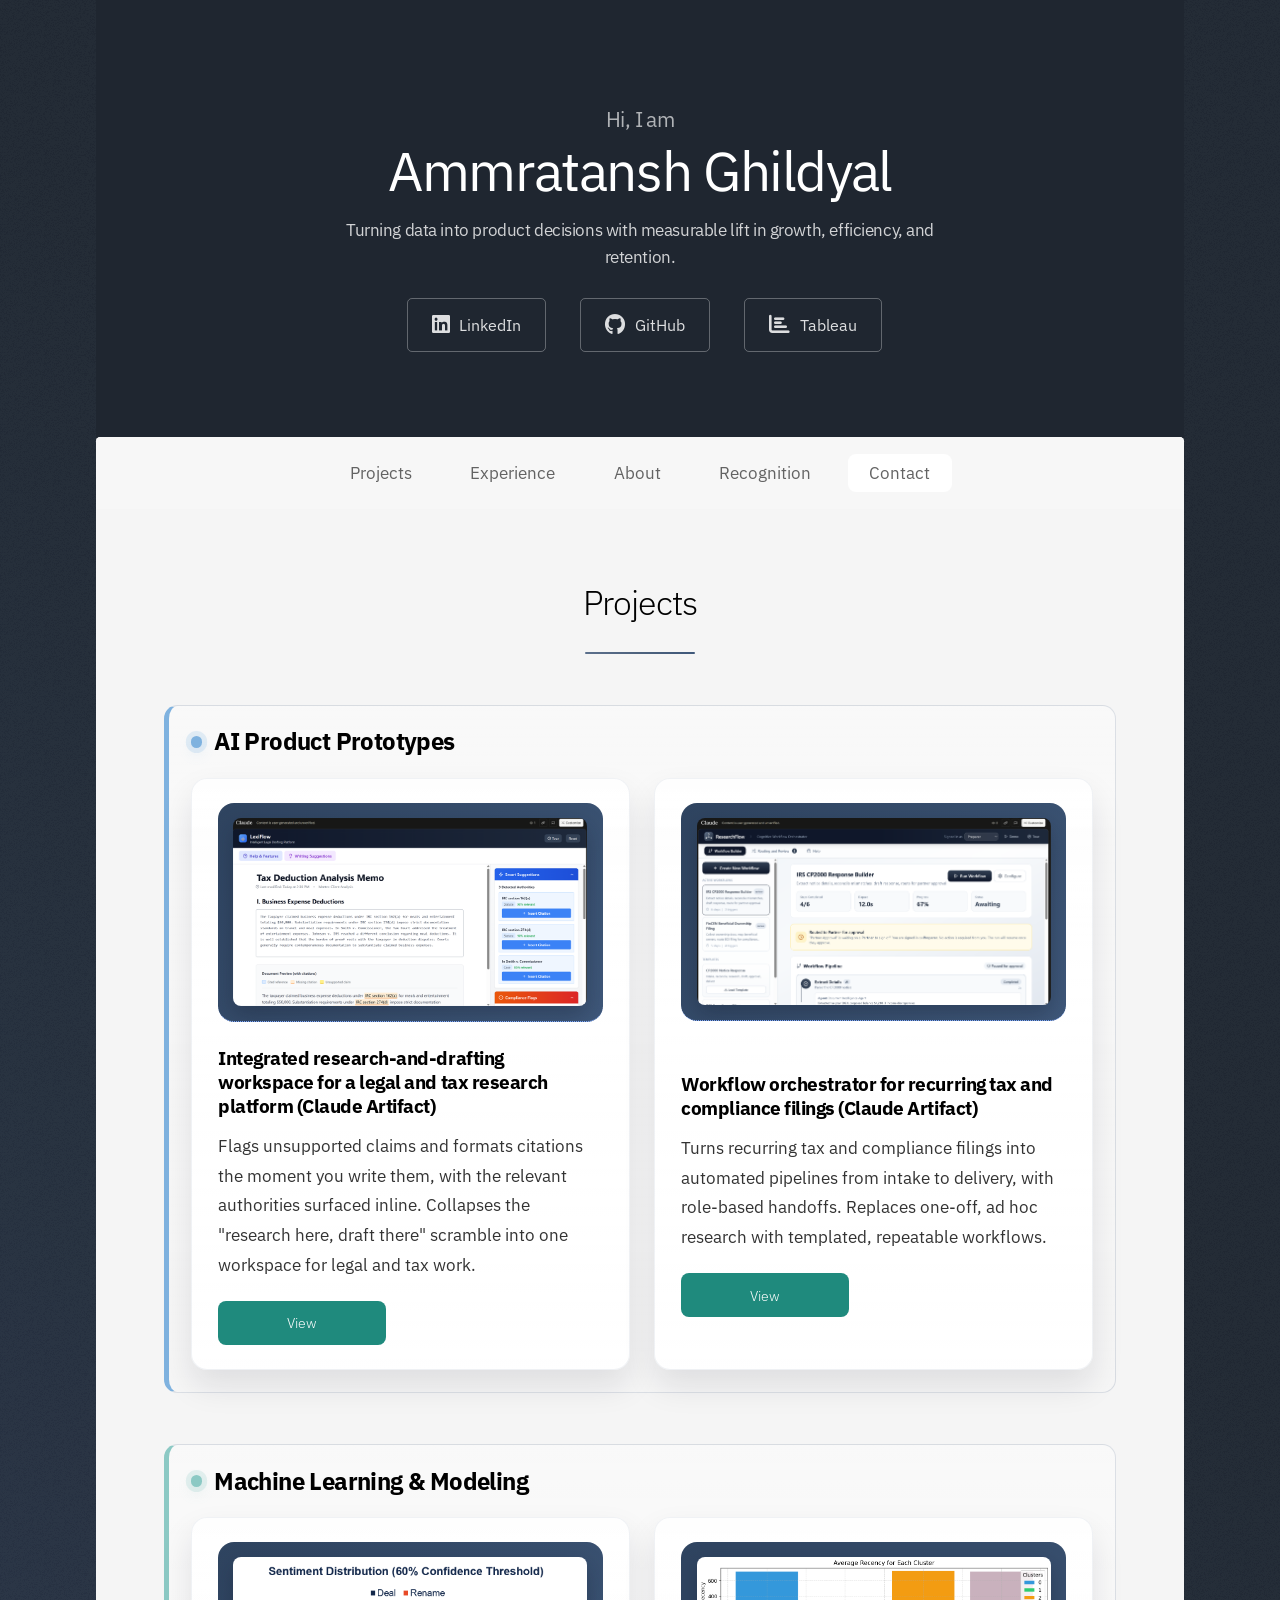
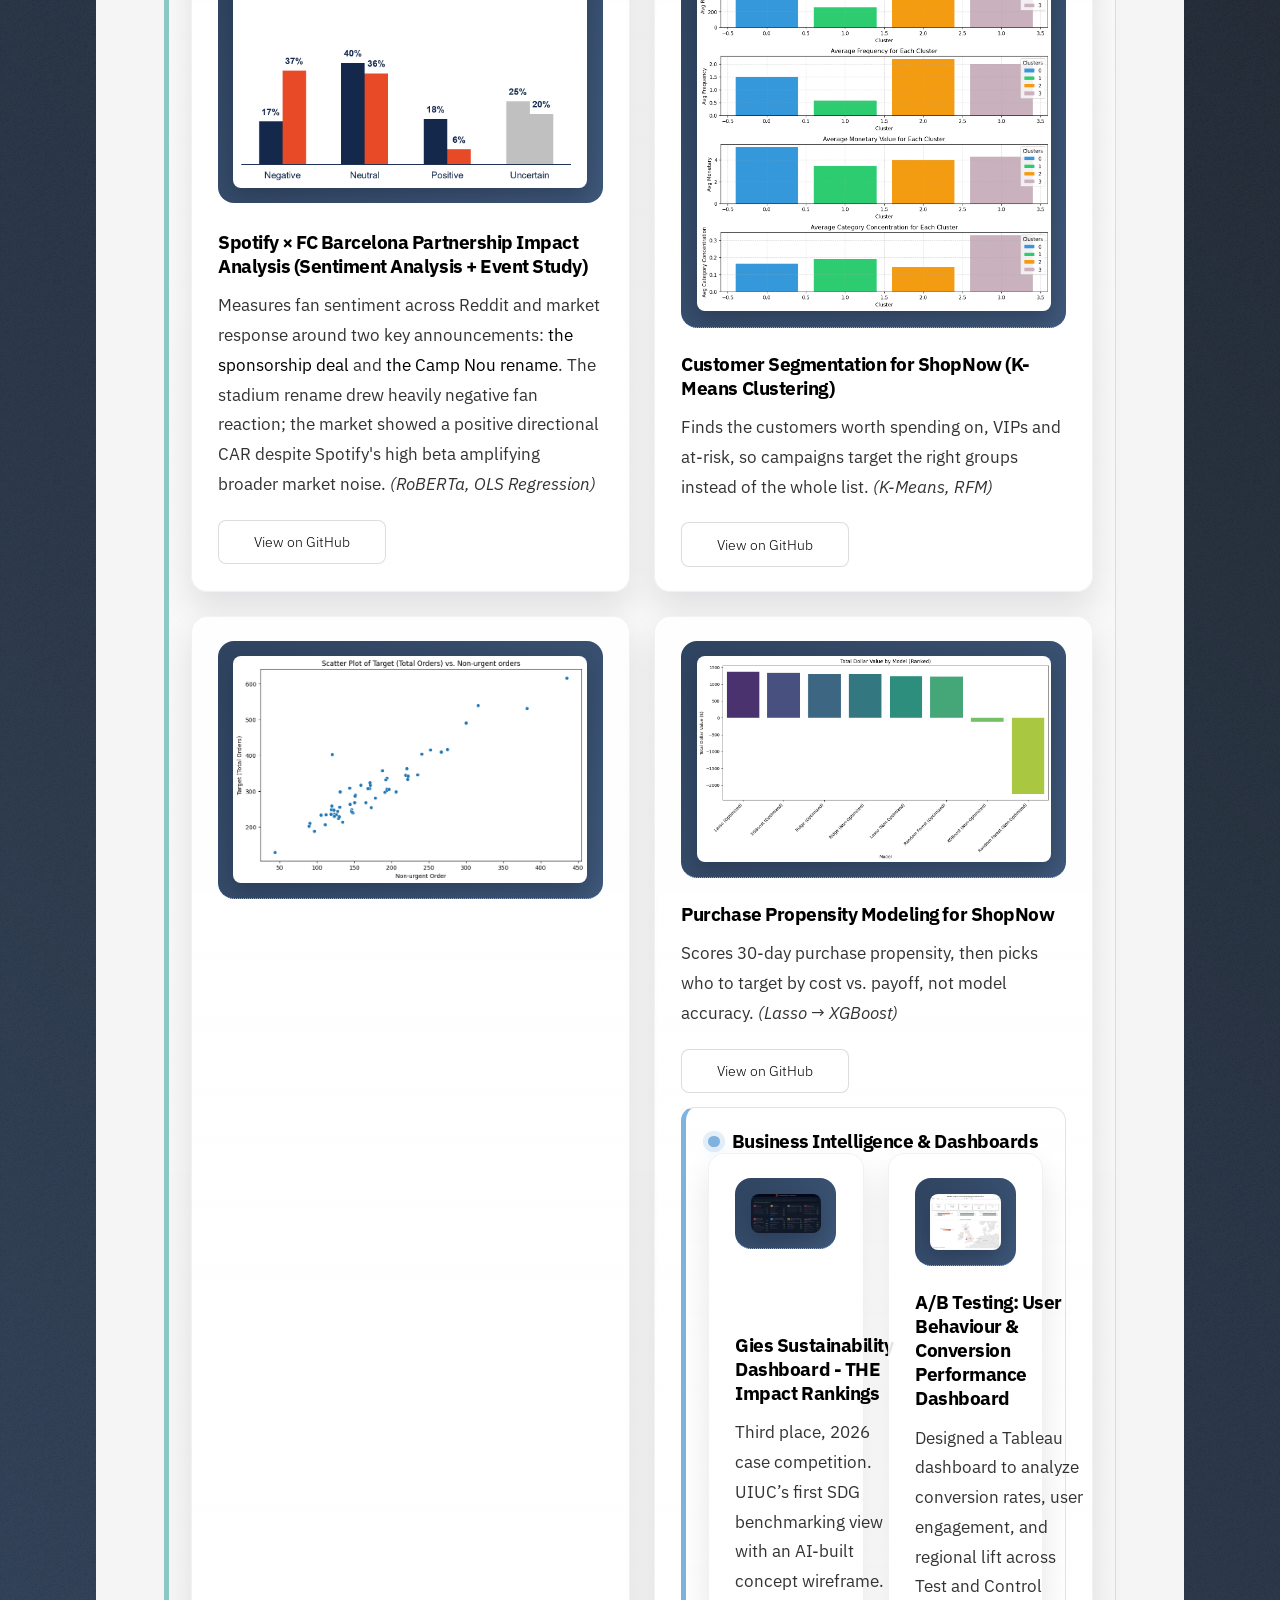
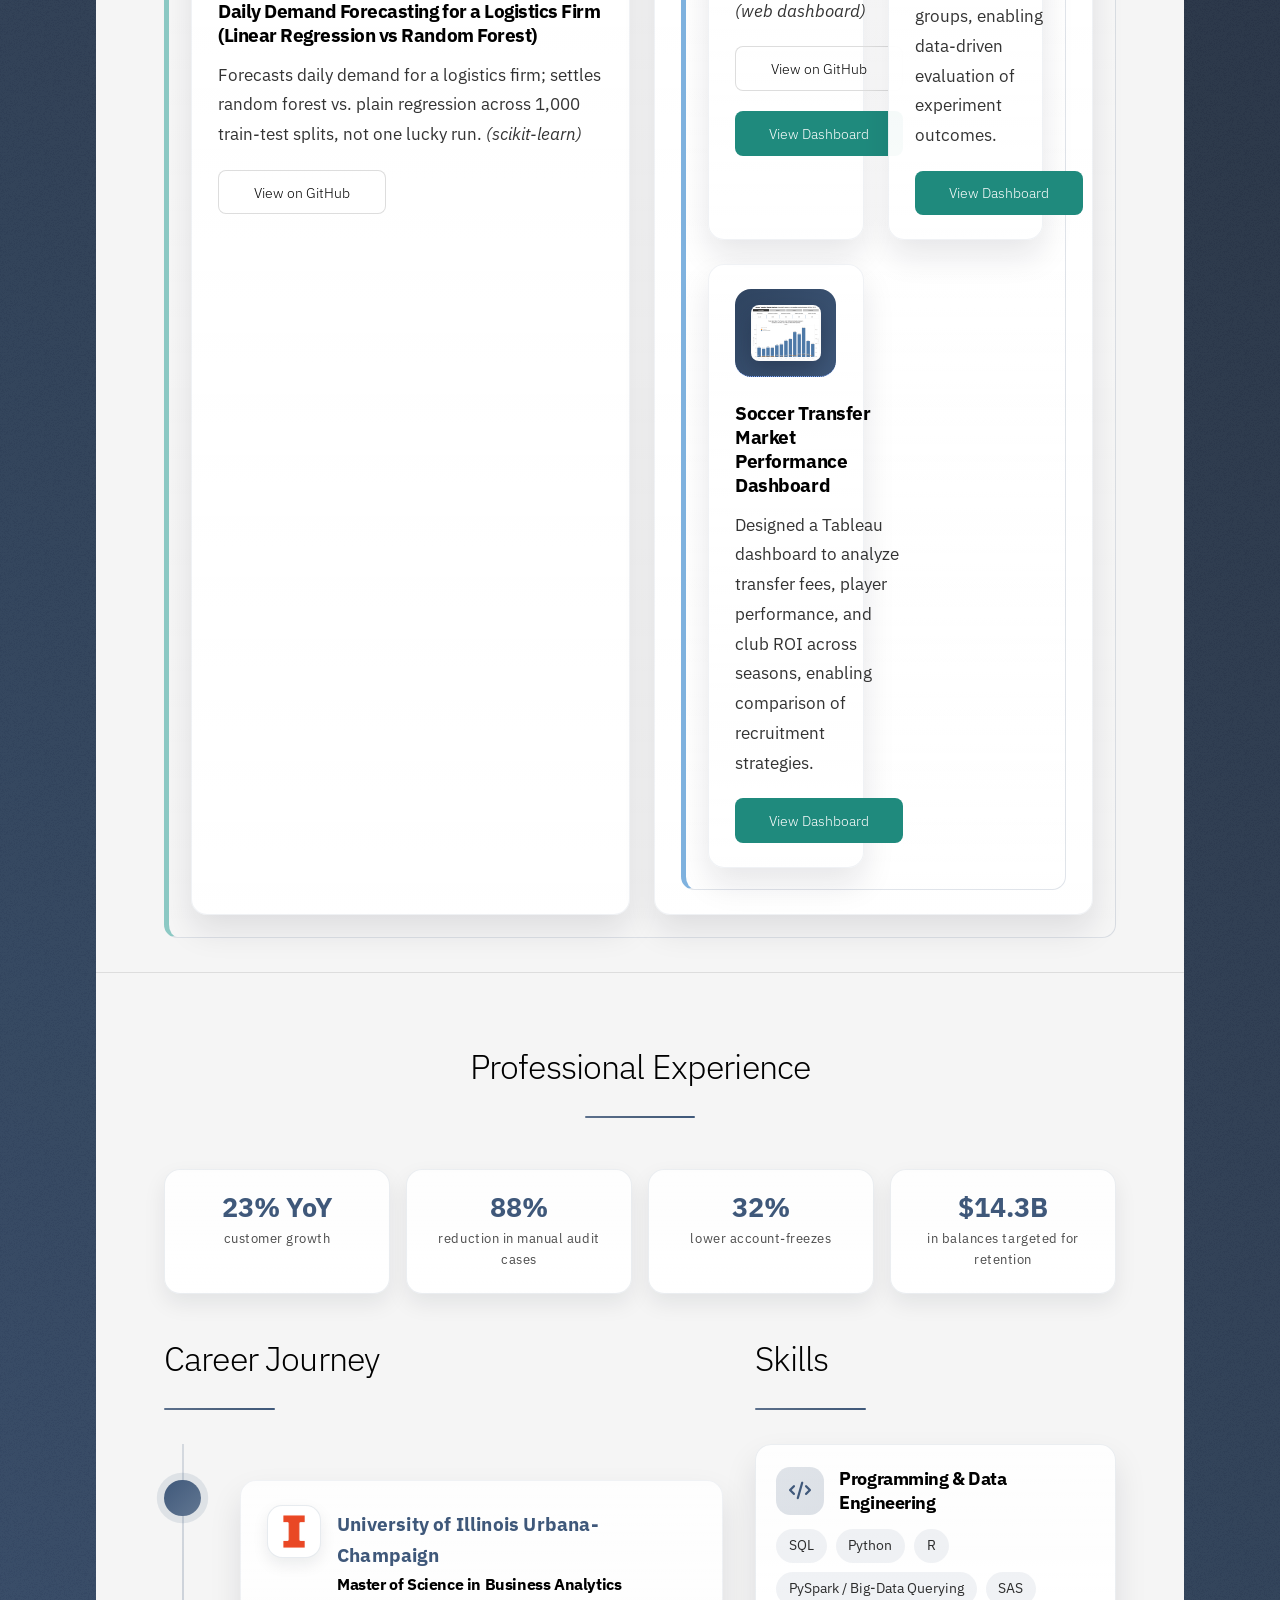
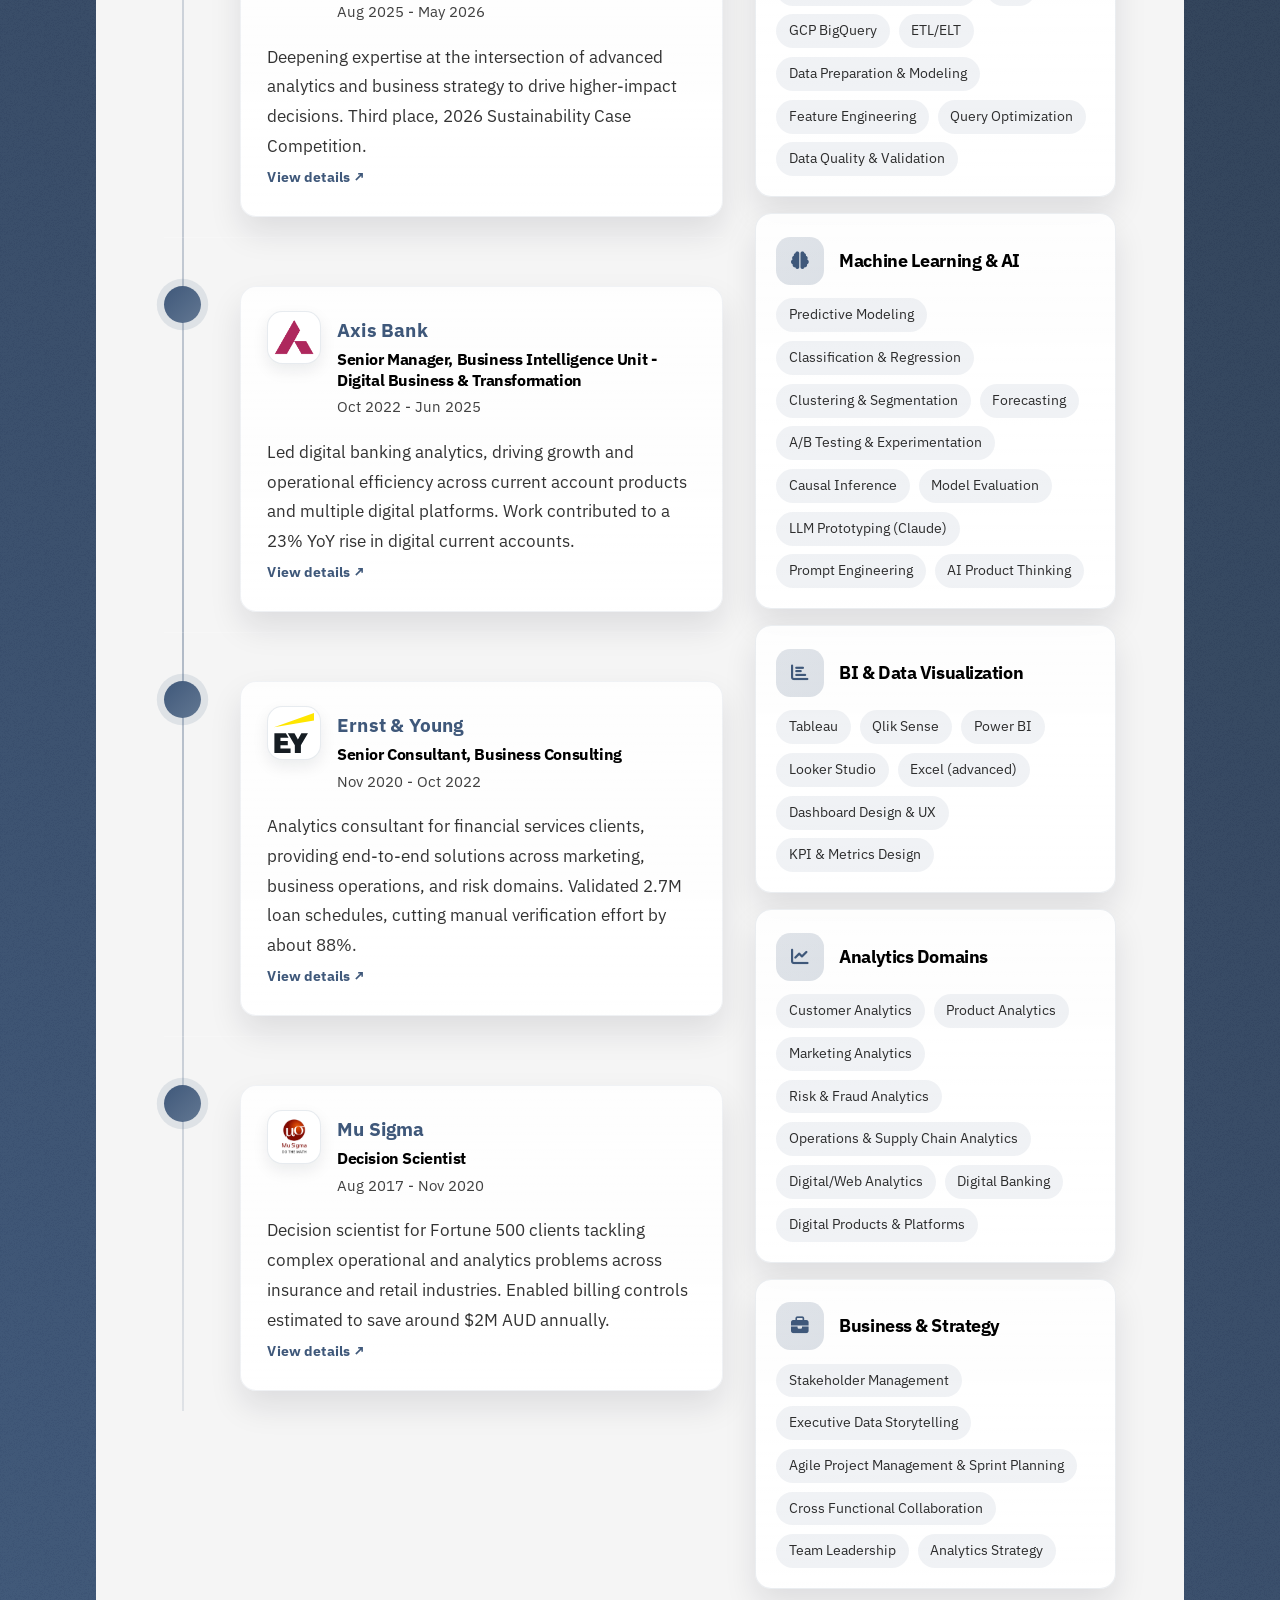
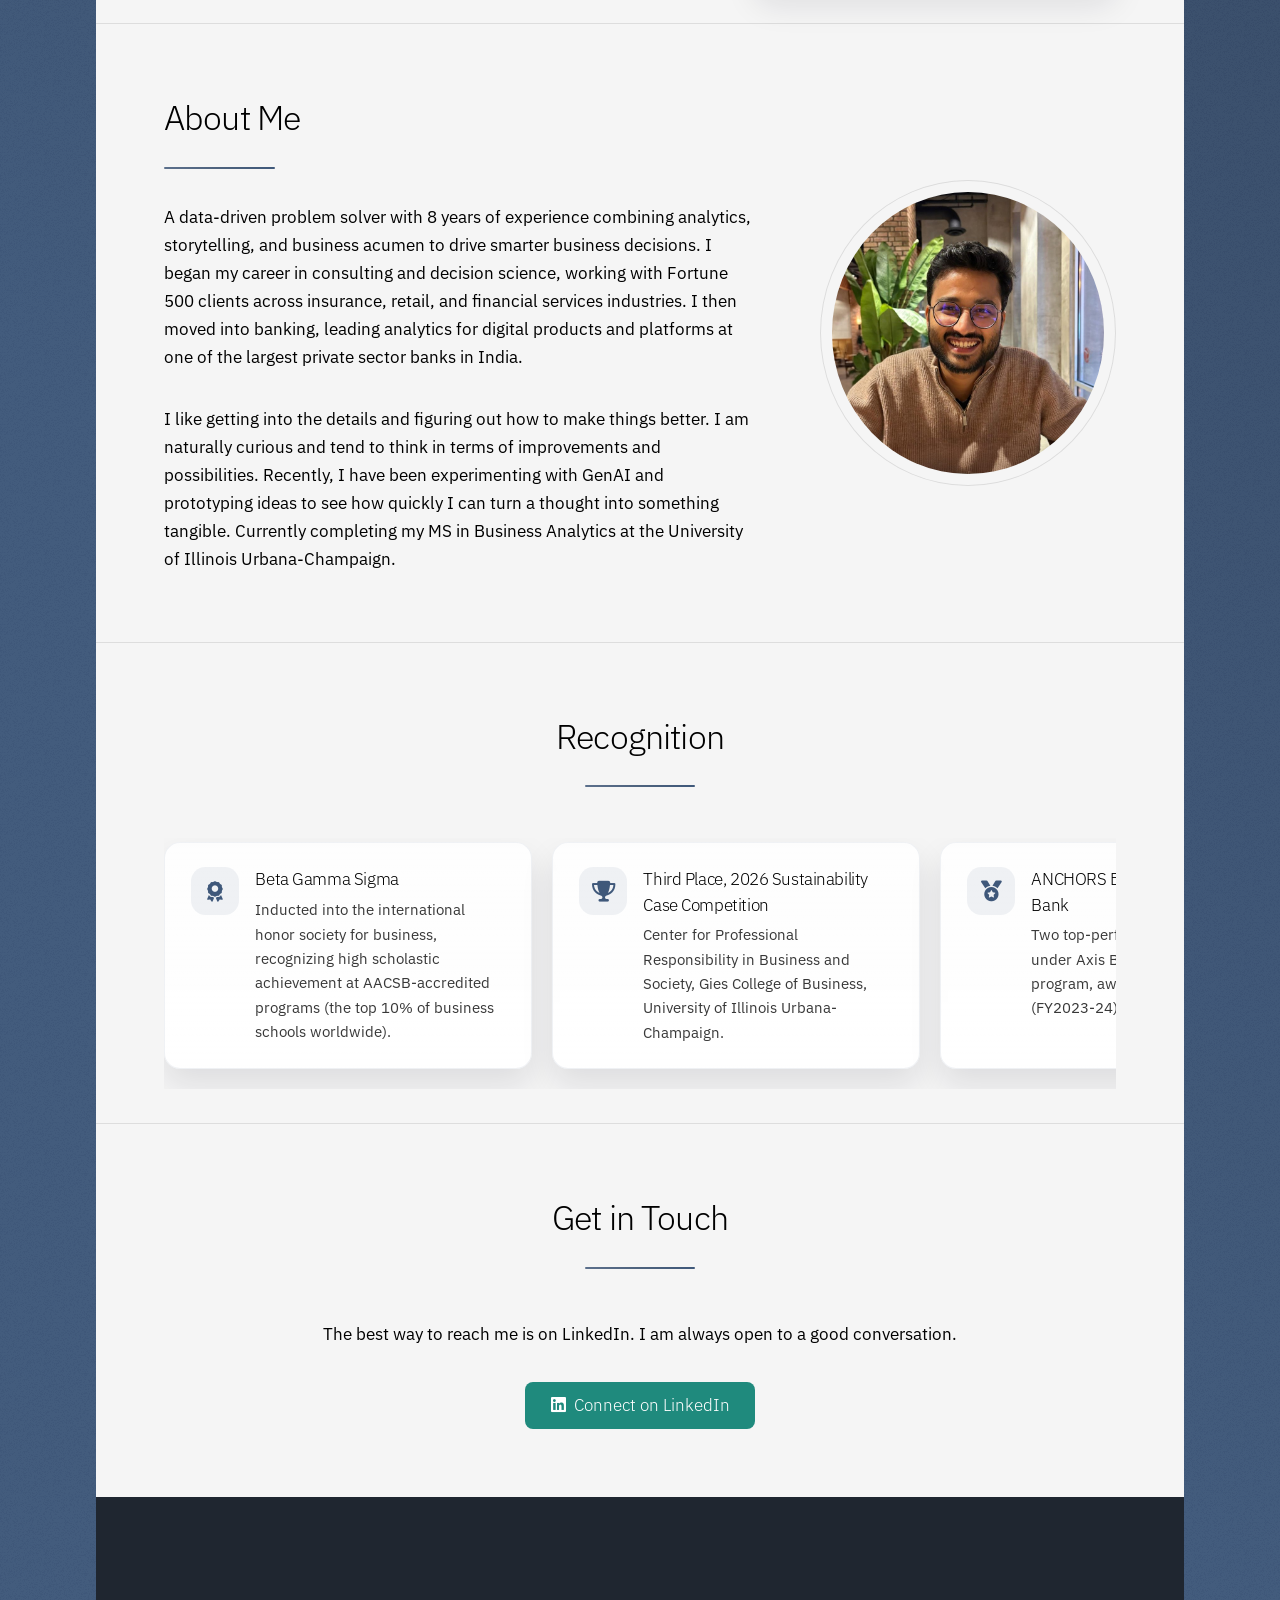
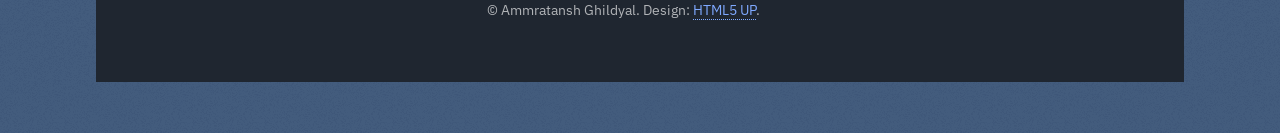
==== commit bc05942b: "Reorder ML projects and add Spotify Barcelona GitHub link" ====
--- a/index.html
+++ b/index.html
@@ -746,7 +746,7 @@
 							</header>
 
 							<div id="project-prototypes" class="project-category">
-								<h3 class="project-category__heading">AI Prototypes</h3>
+								<h3 class="project-category__heading">AI Product Prototypes</h3>
 								<div class="featured-work-grid">
 									<div class="featured-work-card">
 										<a class="featured-work-thumbnail" href="https://claude.ai/public/artifacts/ebf83e64-754f-4691-ad1e-76fb030b43e2" target="_blank" rel="noopener noreferrer">
@@ -775,6 +775,16 @@
 								<h3 class="project-category__heading">Machine Learning &amp; Modeling</h3>
 								<div class="featured-work-grid">
 									<div class="featured-work-card">
+										<div class="featured-work-thumbnail">
+											<img src="images/projects/sentiment_distribution.png" alt="Spotify and FC Barcelona sentiment distribution preview" />
+										</div>
+										<div class="featured-work-meta">
+											<h3>Spotify &times; FC Barcelona Partnership Impact Analysis (Sentiment Analysis + Event Study)</h3>
+											<p>Measures fan sentiment across Reddit and market response around two key announcements: <strong>the sponsorship deal</strong> and <strong>the Camp Nou rename</strong>. The stadium rename drew heavily negative fan reaction; the market showed a positive directional CAR despite Spotify's high beta amplifying broader market noise. <em>(RoBERTa, OLS Regression)</em></p>
+											<a class="button small" href="https://github.com/Aghil-hub/spotify-barcelona-brand-impact" target="_blank" rel="noopener noreferrer">View on GitHub</a>
+										</div>
+									</div>
+									<div class="featured-work-card">
 										<a class="featured-work-thumbnail" href="https://github.com/Aghil-hub/Customer_Segmentation" target="_blank" rel="noopener noreferrer">
 											<img src="images/projects/customer-segmentation.png" alt="Customer segmentation project preview" />
 										</a>
@@ -802,19 +812,6 @@
 											<h3><a href="https://github.com/Aghil-hub/Purchase-propensity-model" target="_blank" rel="noopener noreferrer">Purchase Propensity Modeling for ShopNow</a></h3>
 											<p>Scores 30-day purchase propensity, then picks who to target by cost vs. payoff, not model accuracy. <em>(Lasso &rarr; XGBoost)</em></p>
 											<a class="button small" href="https://github.com/Aghil-hub/Purchase-propensity-model" target="_blank" rel="noopener noreferrer">View on GitHub</a>
-										</div>
-									</div>
-									<div class="featured-work-card">
-										<div class="featured-work-thumbnail">
-											<img src="images/projects/sentiment_distribution.png" alt="Spotify and FC Barcelona sentiment distribution preview" />
-										</div>
-										<div class="featured-work-meta">
-											<h3>Spotify &times; FC Barcelona Partnership Impact Analysis (Sentiment Analysis + Event Study)</h3>
-											<p>Measures fan sentiment across Reddit and market response around two key announcements: <strong>the sponsorship deal</strong> and <strong>the Camp Nou rename</strong>. The stadium rename drew heavily negative fan reaction; the market showed a positive directional CAR despite Spotify's high beta amplifying broader market noise. <em>(RoBERTa, OLS Regression)</em></p>
-										</div>
-									</div>
-								</div>
-							</div>
 
 							<div id="project-bi" class="project-category">
 								<h3 class="project-category__heading">Business Intelligence &amp; Dashboards</h3>
@@ -825,7 +822,7 @@
 										</a>
 										<div class="featured-work-meta">
 											<h3><a href="https://aghil-hub.github.io/SustainabilitySolutions.github.io/" target="_blank" rel="noopener noreferrer">Gies Sustainability Dashboard - THE Impact Rankings</a></h3>
-											<p>Third place, 2026 case competition. Benchmarks UIUC's sustainability ranking against top U.S. schools; I led the concept wireframe. <em>(web dashboard)</em></p>
+											<p>Third place, 2026 case competition. UIUC’s first SDG benchmarking view with an AI-built concept wireframe.<em>(web dashboard)</em></p>
 											<a class="button small" href="https://github.com/Aghil-hub/SustainabilitySolutions.github.io.git" target="_blank" rel="noopener noreferrer">View on GitHub</a>
 											<a class="button small primary" href="https://aghil-hub.github.io/SustainabilitySolutions.github.io/" target="_blank" rel="noopener noreferrer">View Dashboard</a>
 										</div>
@@ -860,9 +857,9 @@
 							</header>
 							<ul class="stats-row stats-row--experience">
 								<li><span class="stat-value">23% YoY</span><span class="stat-label">customer growth</span></li>
-								<li><span class="stat-value">88%</span><span class="stat-label">reduction in manual validation of loan structures</span></li>
+								<li><span class="stat-value">88%</span><span class="stat-label">reduction in manual audit cases</span></li>
 								<li><span class="stat-value">32%</span><span class="stat-label">lower account-freezes</span></li>
-								<li><span class="stat-value">$14.3B</span><span class="stat-label">in balances flagged for retention</span></li>
+								<li><span class="stat-value">$14.3B</span><span class="stat-label">in balances targeted for retention</span></li>
 							</ul>
 							<div class="overview-layout">
 								<div id="career" class="overview-panel">
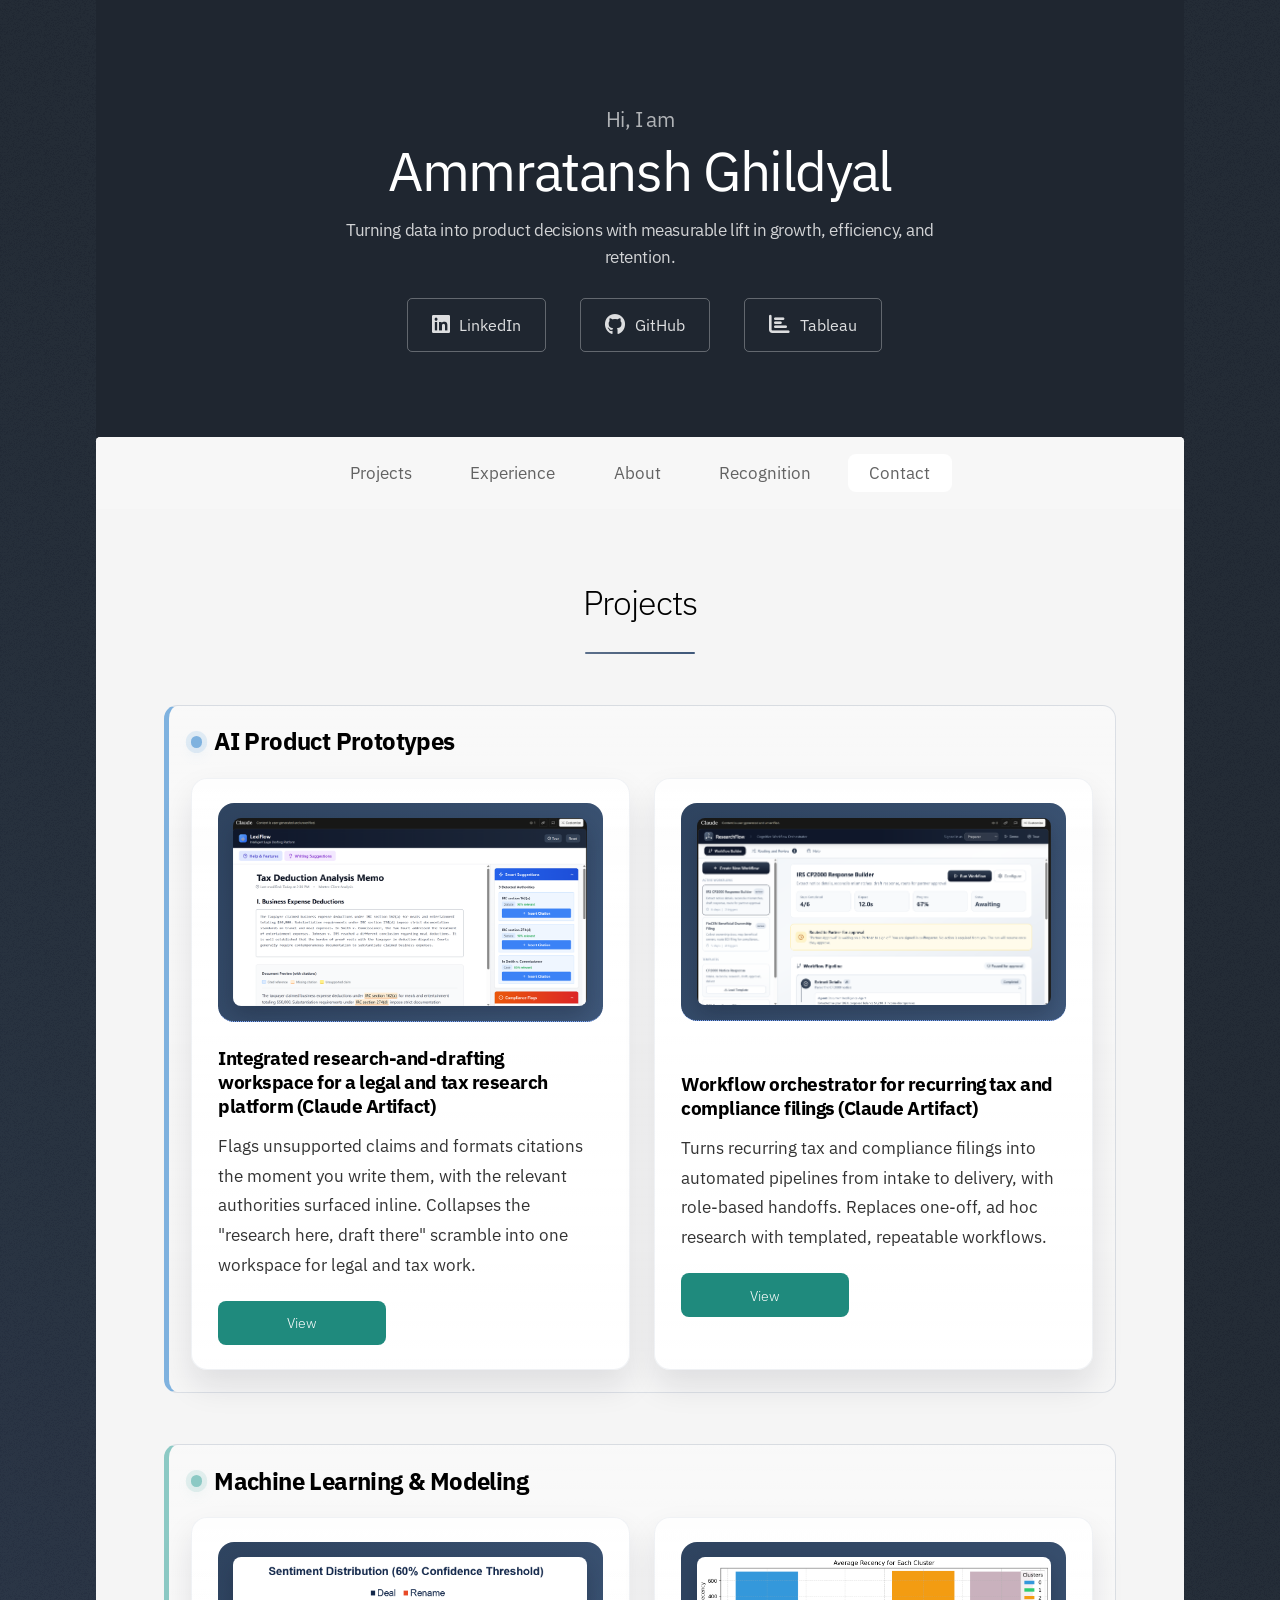
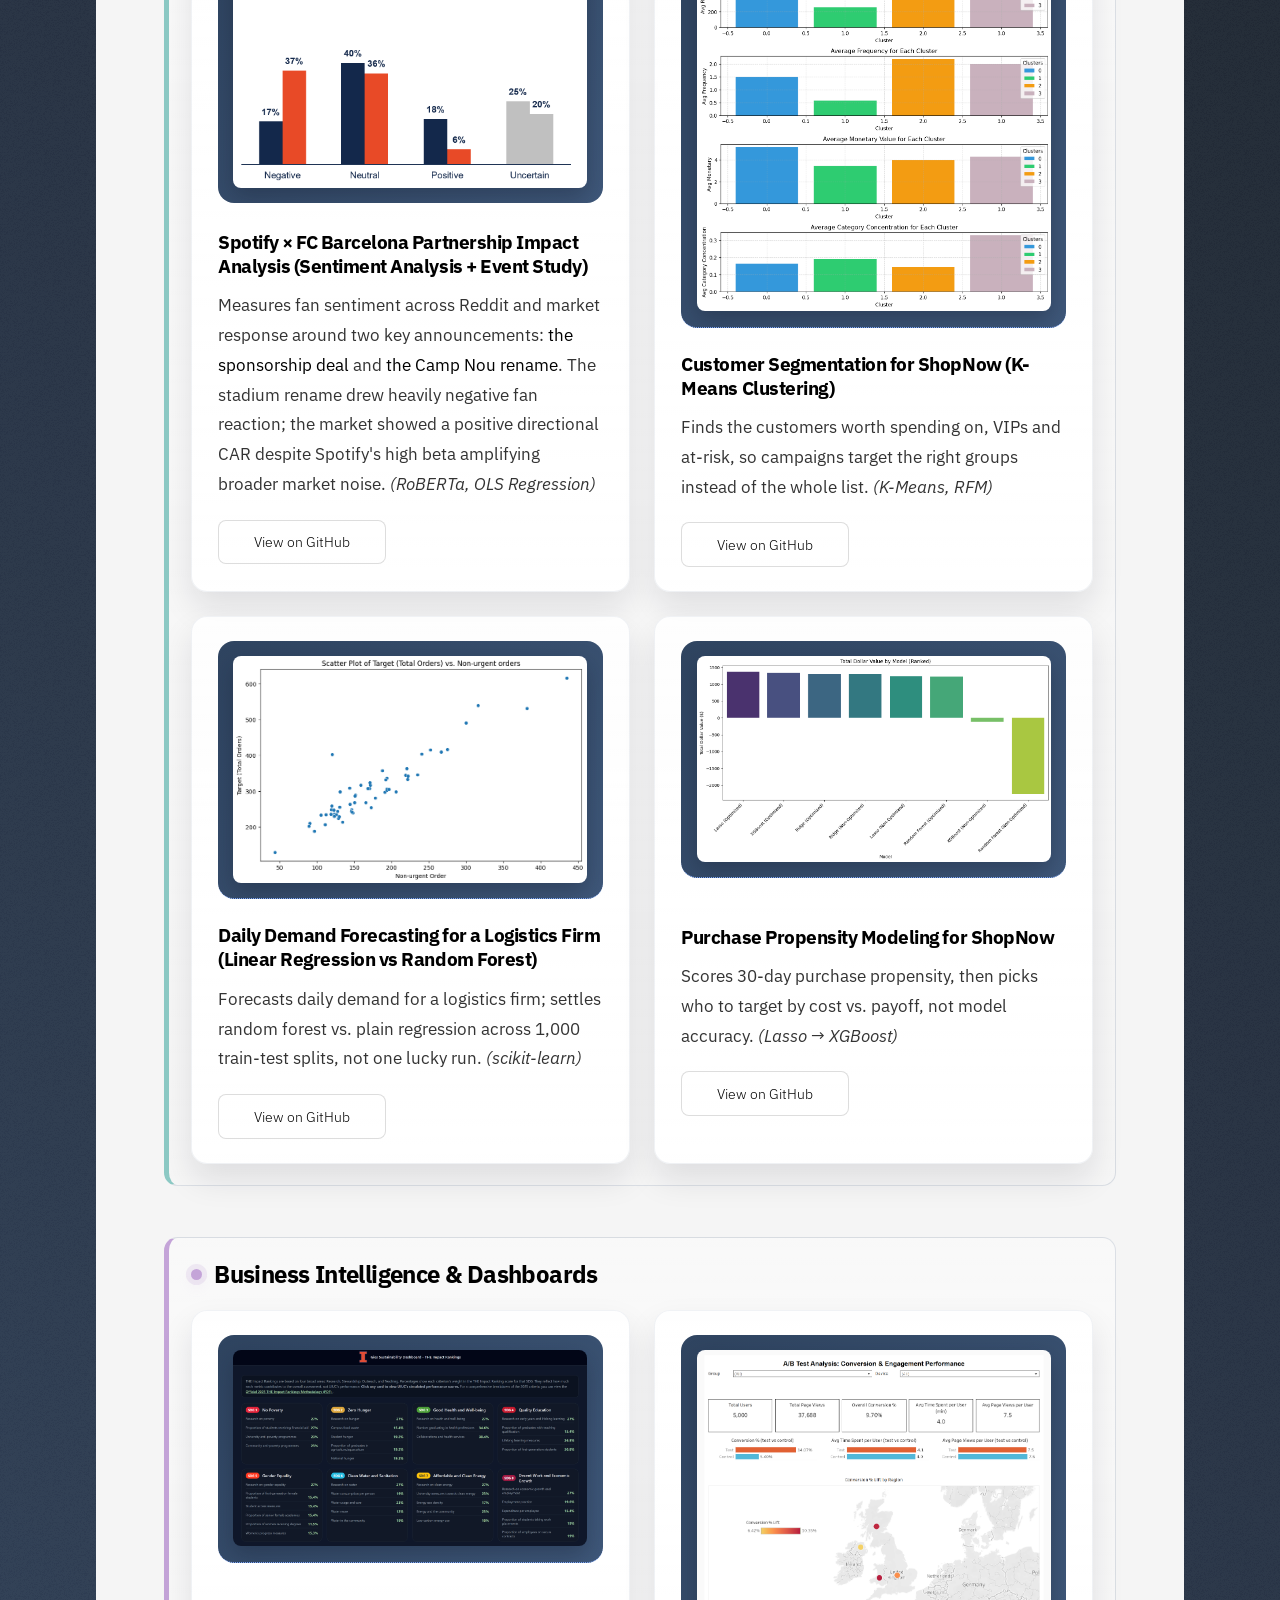
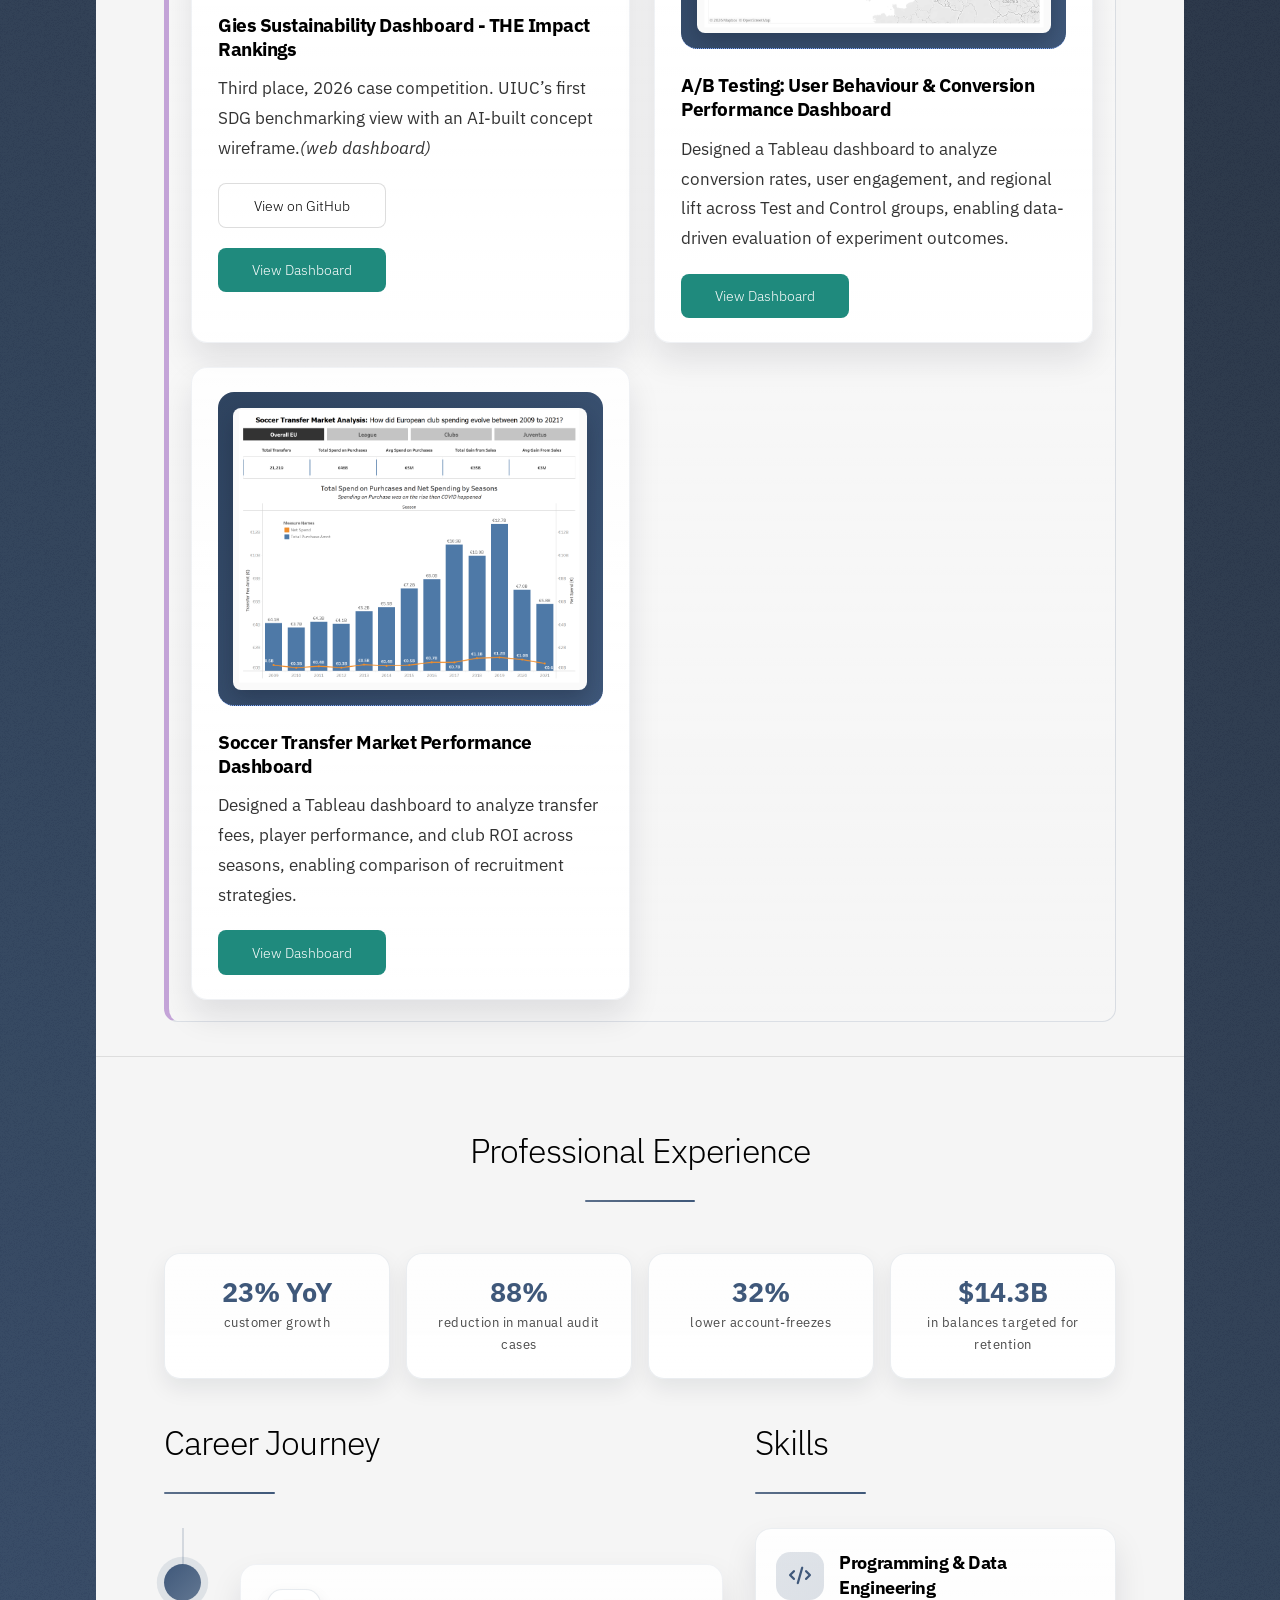
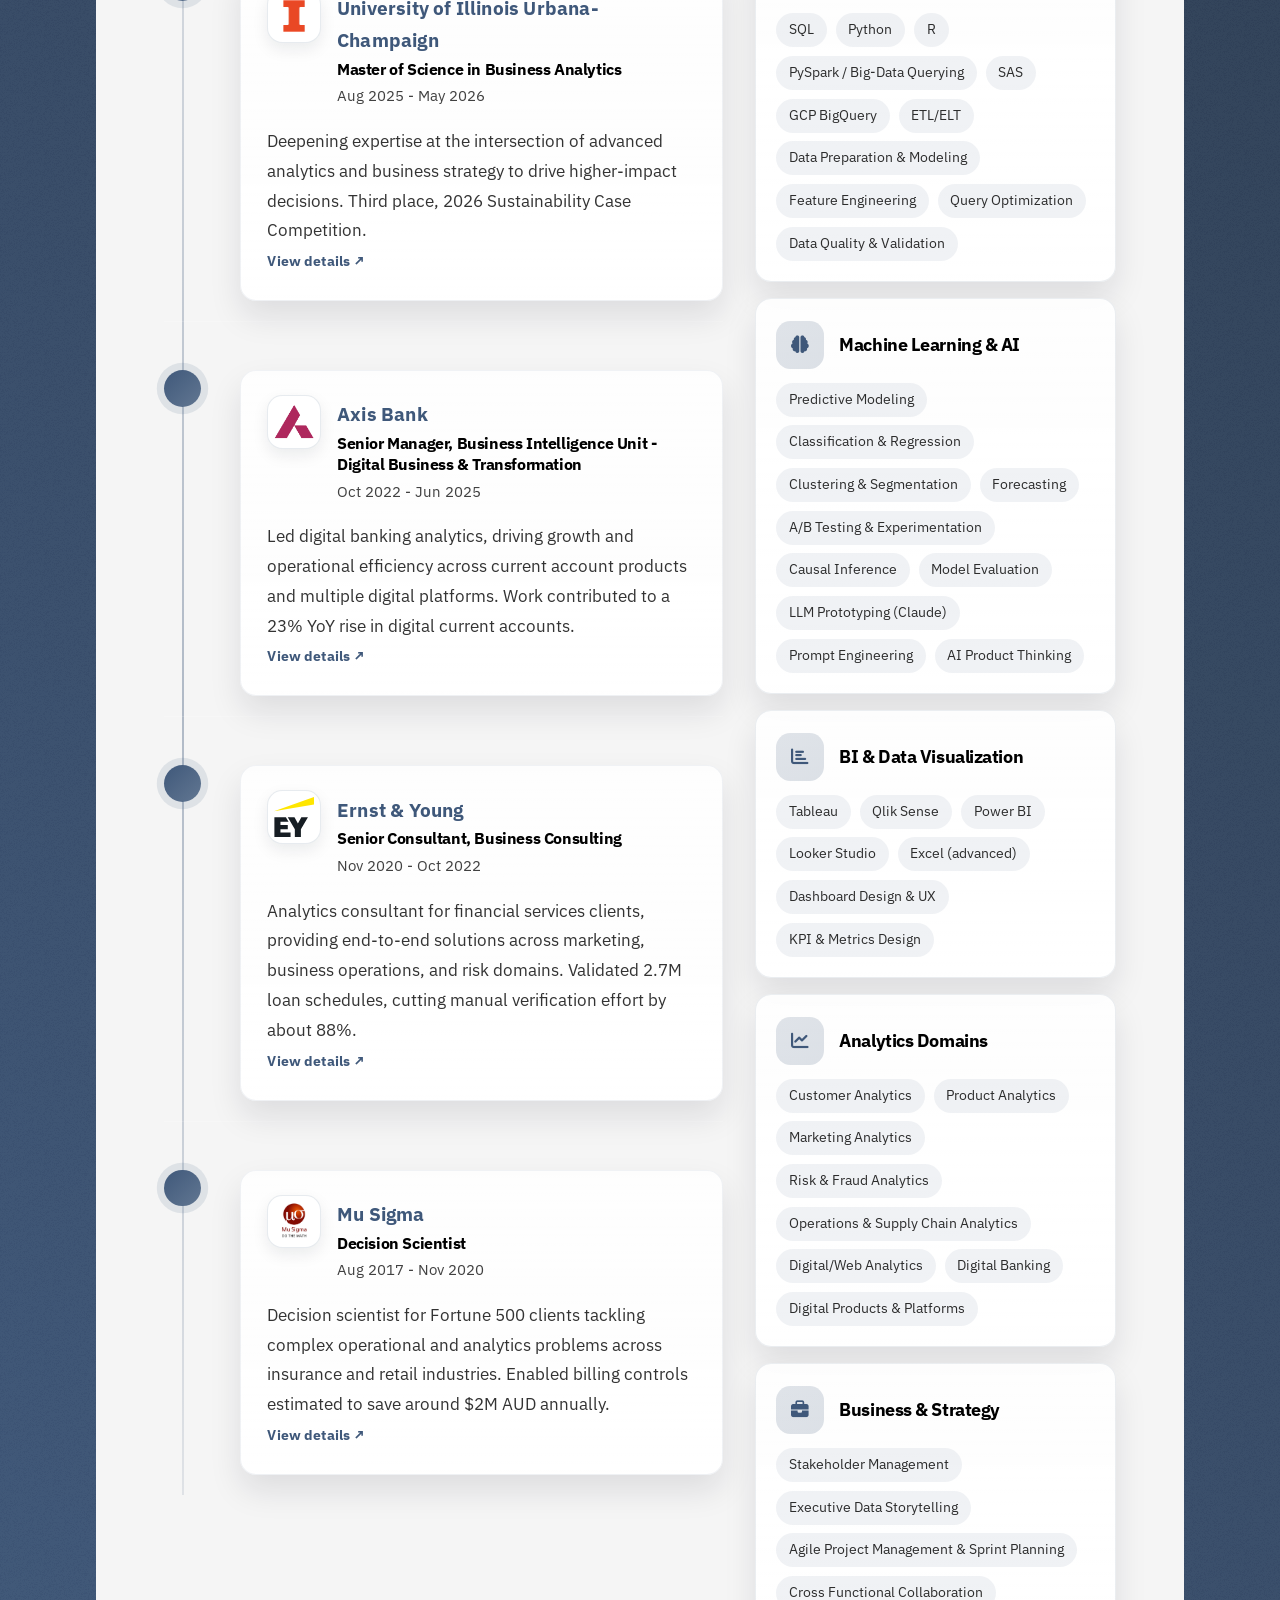
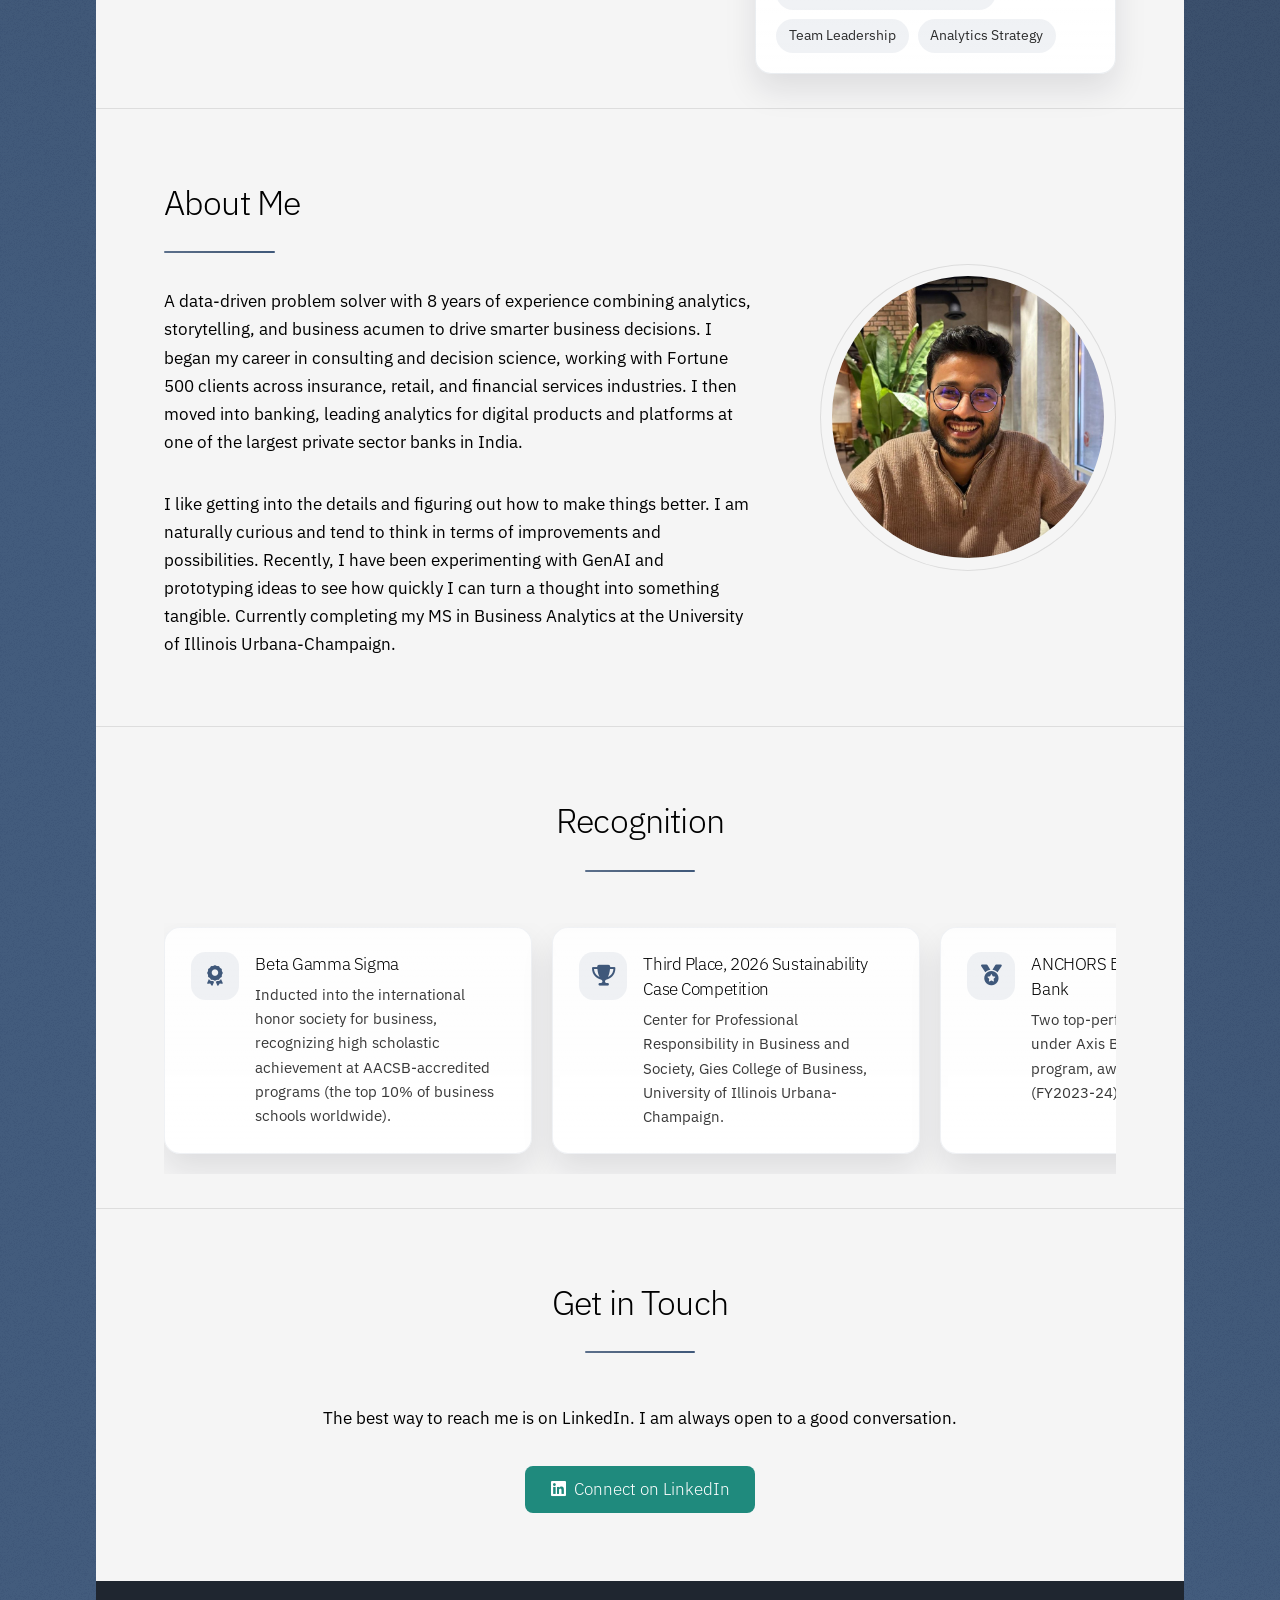
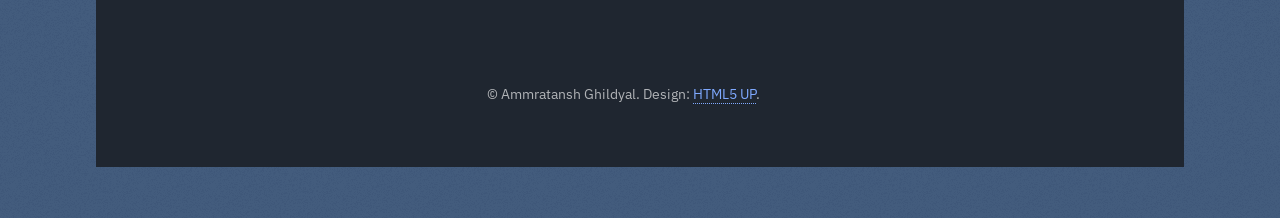
==== commit 8062af61: "Fix project section layout and preserve BI separation" ====
--- a/index.html
+++ b/index.html
@@ -812,6 +812,10 @@
 											<h3><a href="https://github.com/Aghil-hub/Purchase-propensity-model" target="_blank" rel="noopener noreferrer">Purchase Propensity Modeling for ShopNow</a></h3>
 											<p>Scores 30-day purchase propensity, then picks who to target by cost vs. payoff, not model accuracy. <em>(Lasso &rarr; XGBoost)</em></p>
 											<a class="button small" href="https://github.com/Aghil-hub/Purchase-propensity-model" target="_blank" rel="noopener noreferrer">View on GitHub</a>
+										</div>
+									</div>
+								</div>
+							</div>
 
 							<div id="project-bi" class="project-category">
 								<h3 class="project-category__heading">Business Intelligence &amp; Dashboards</h3>
